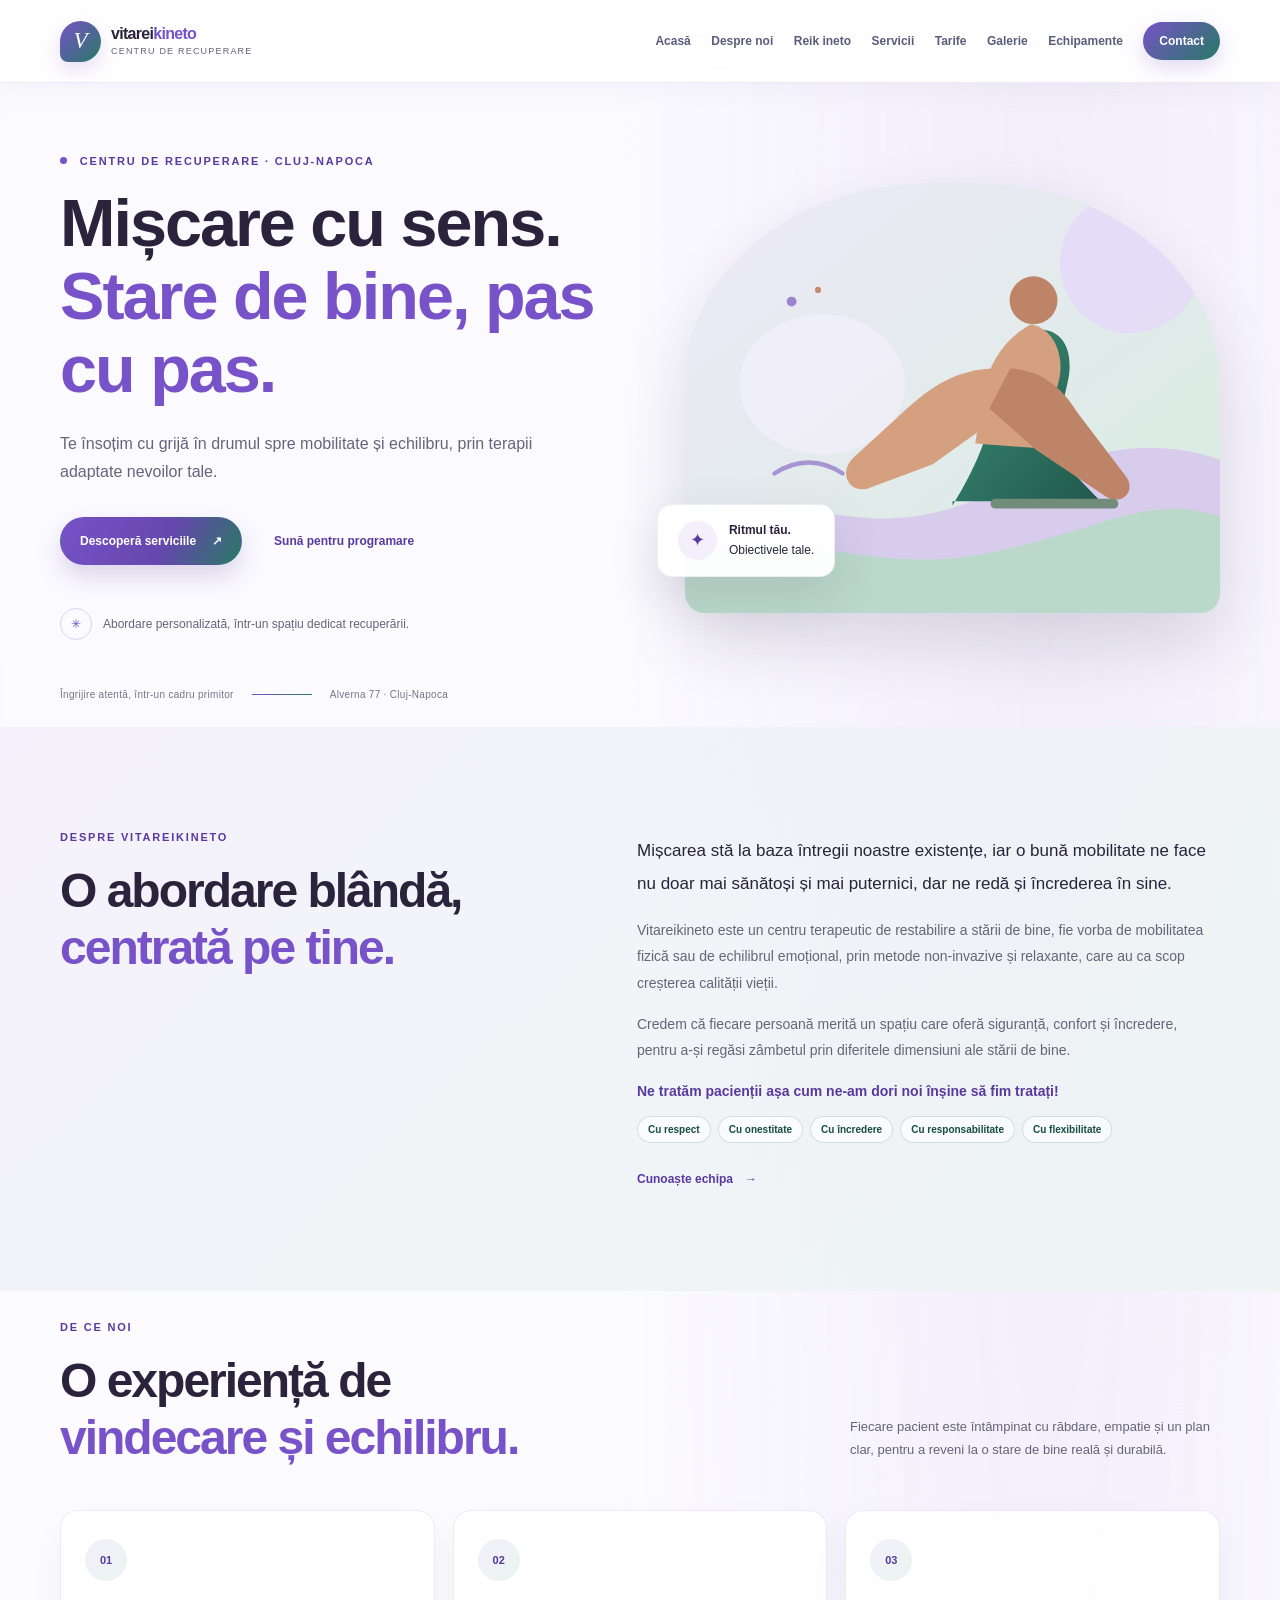
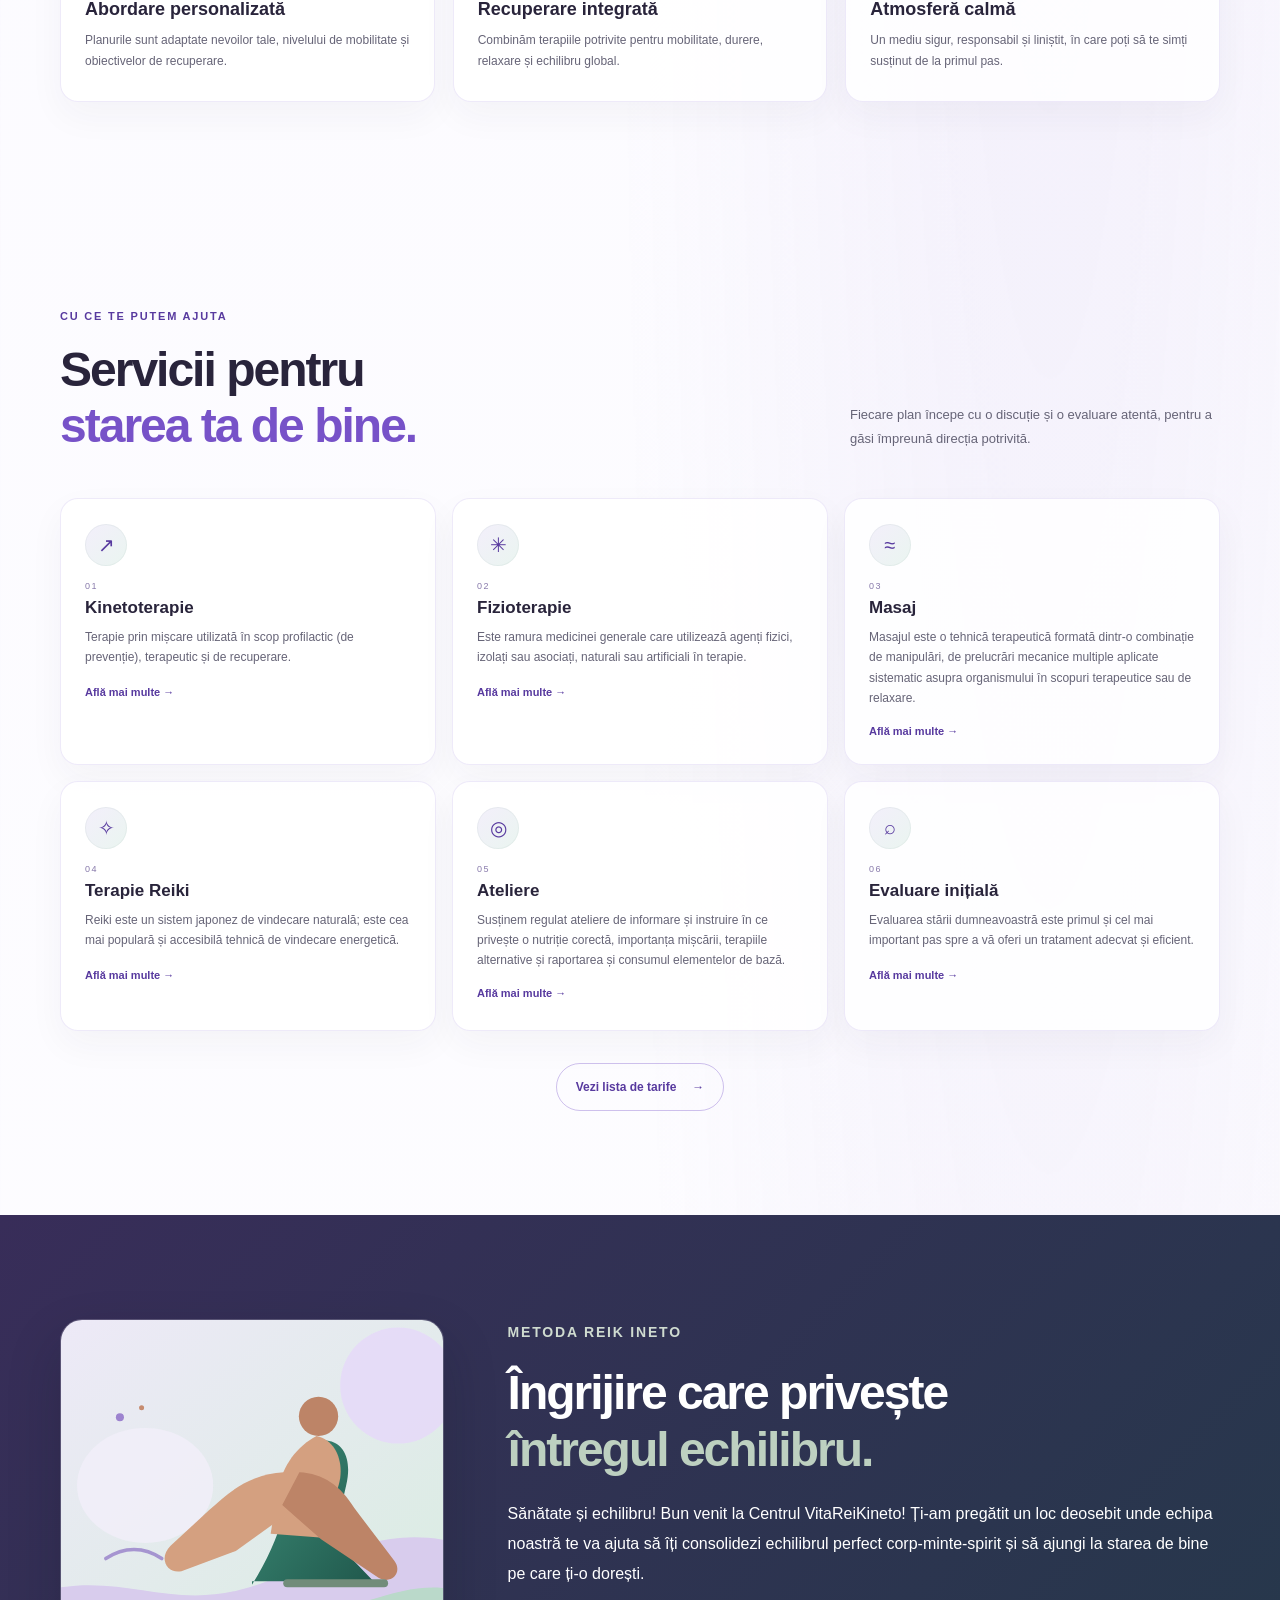
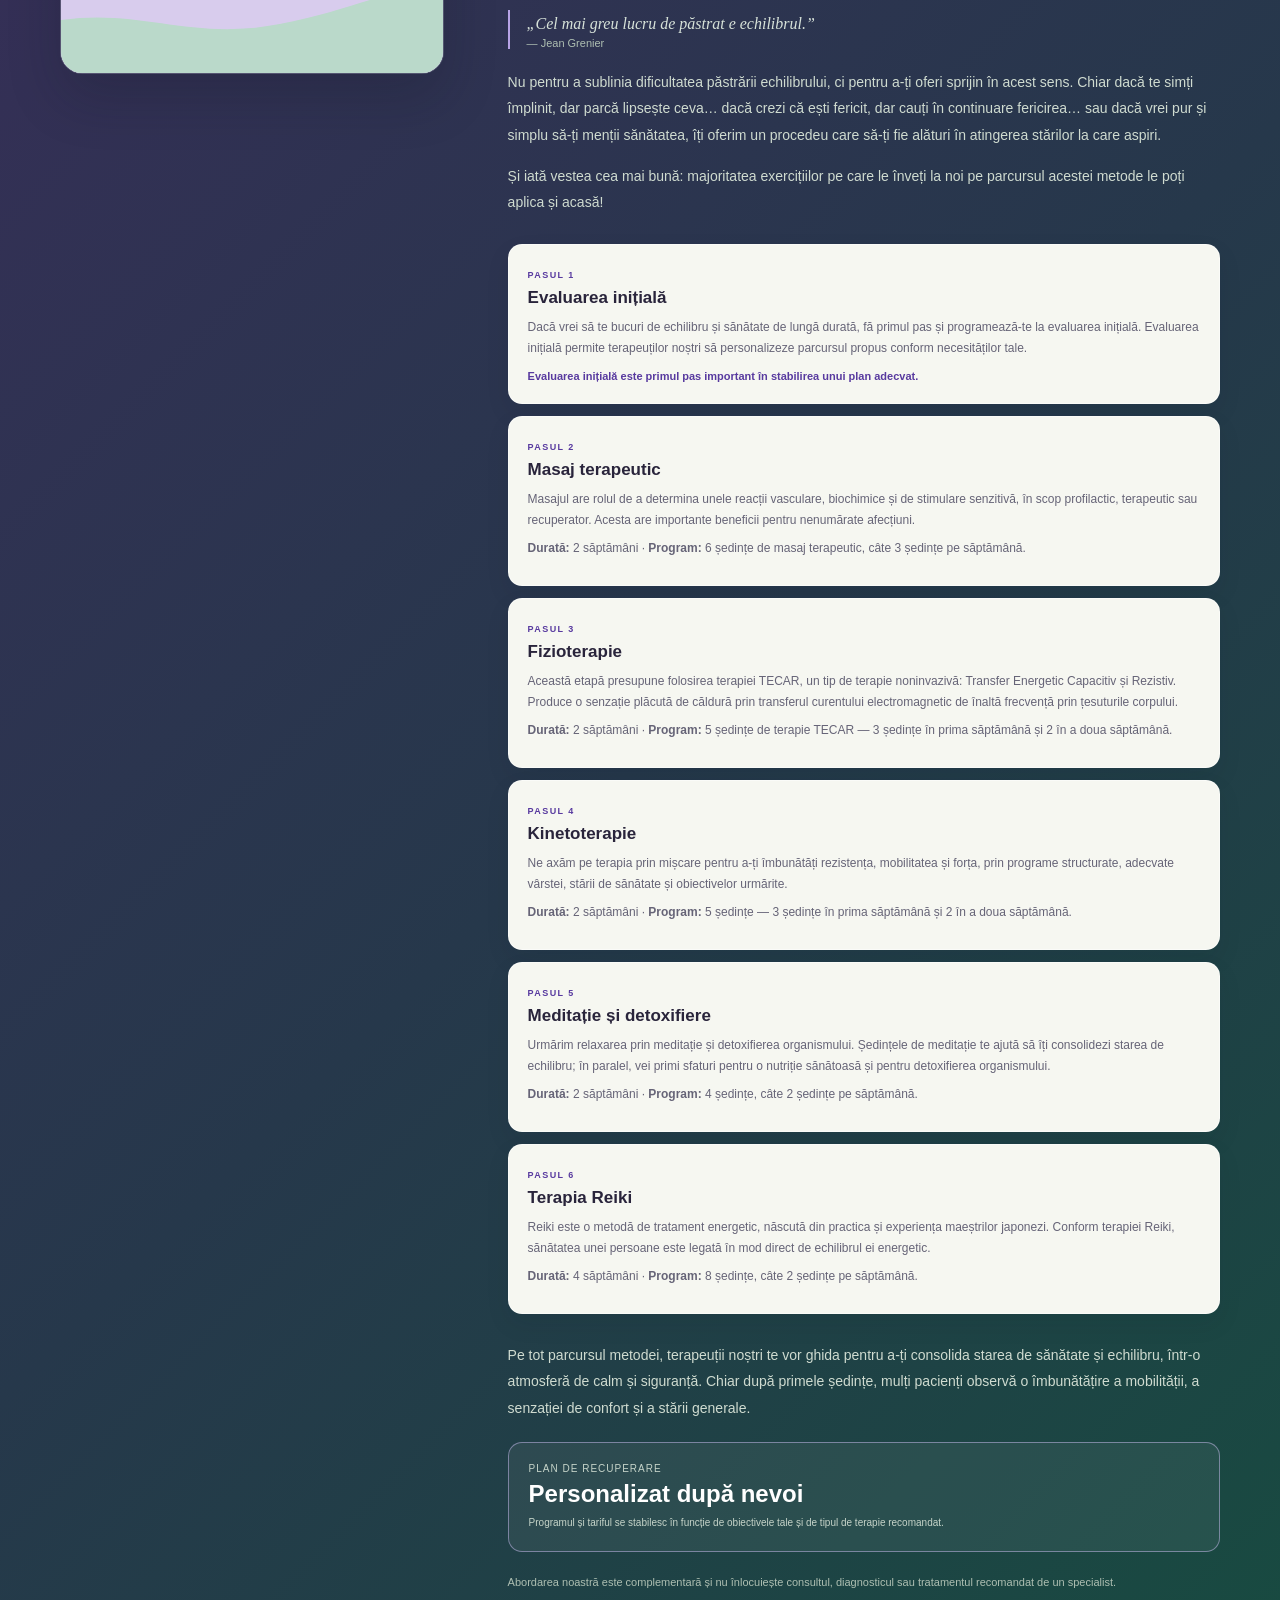
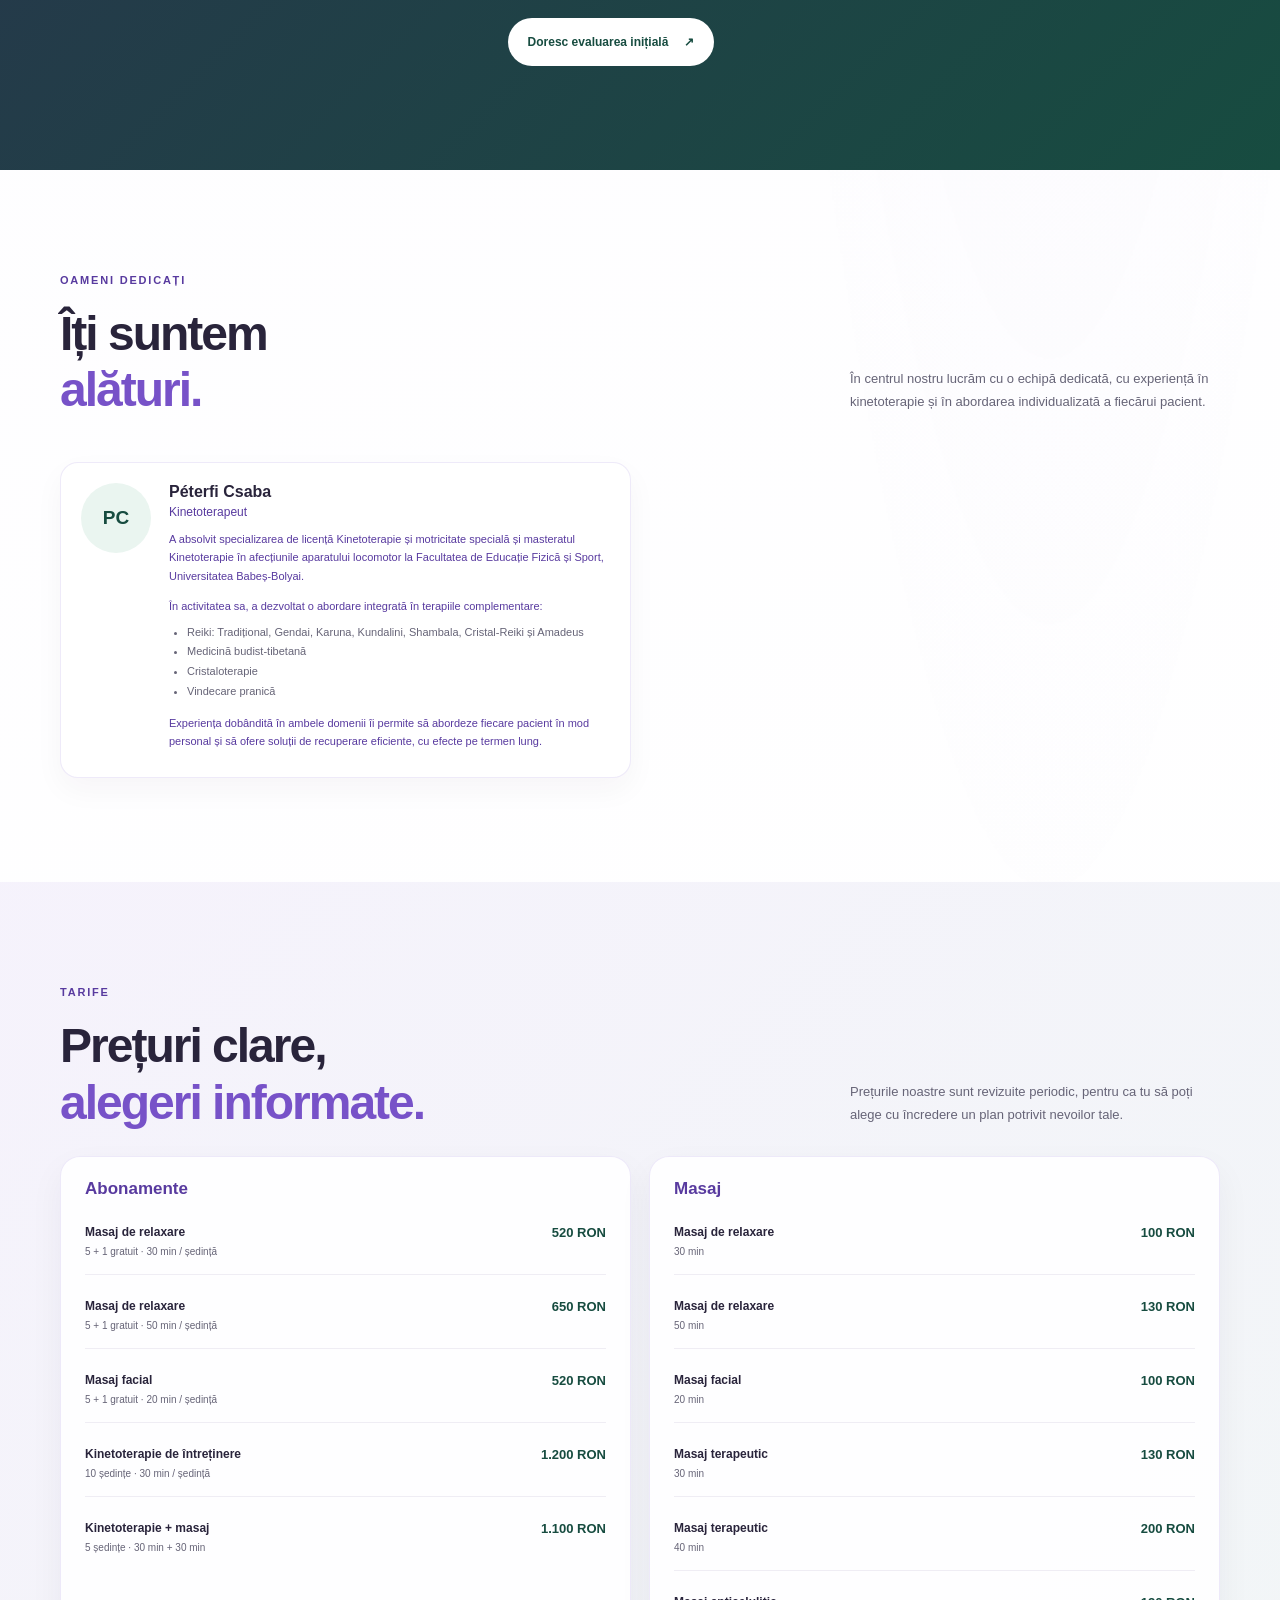
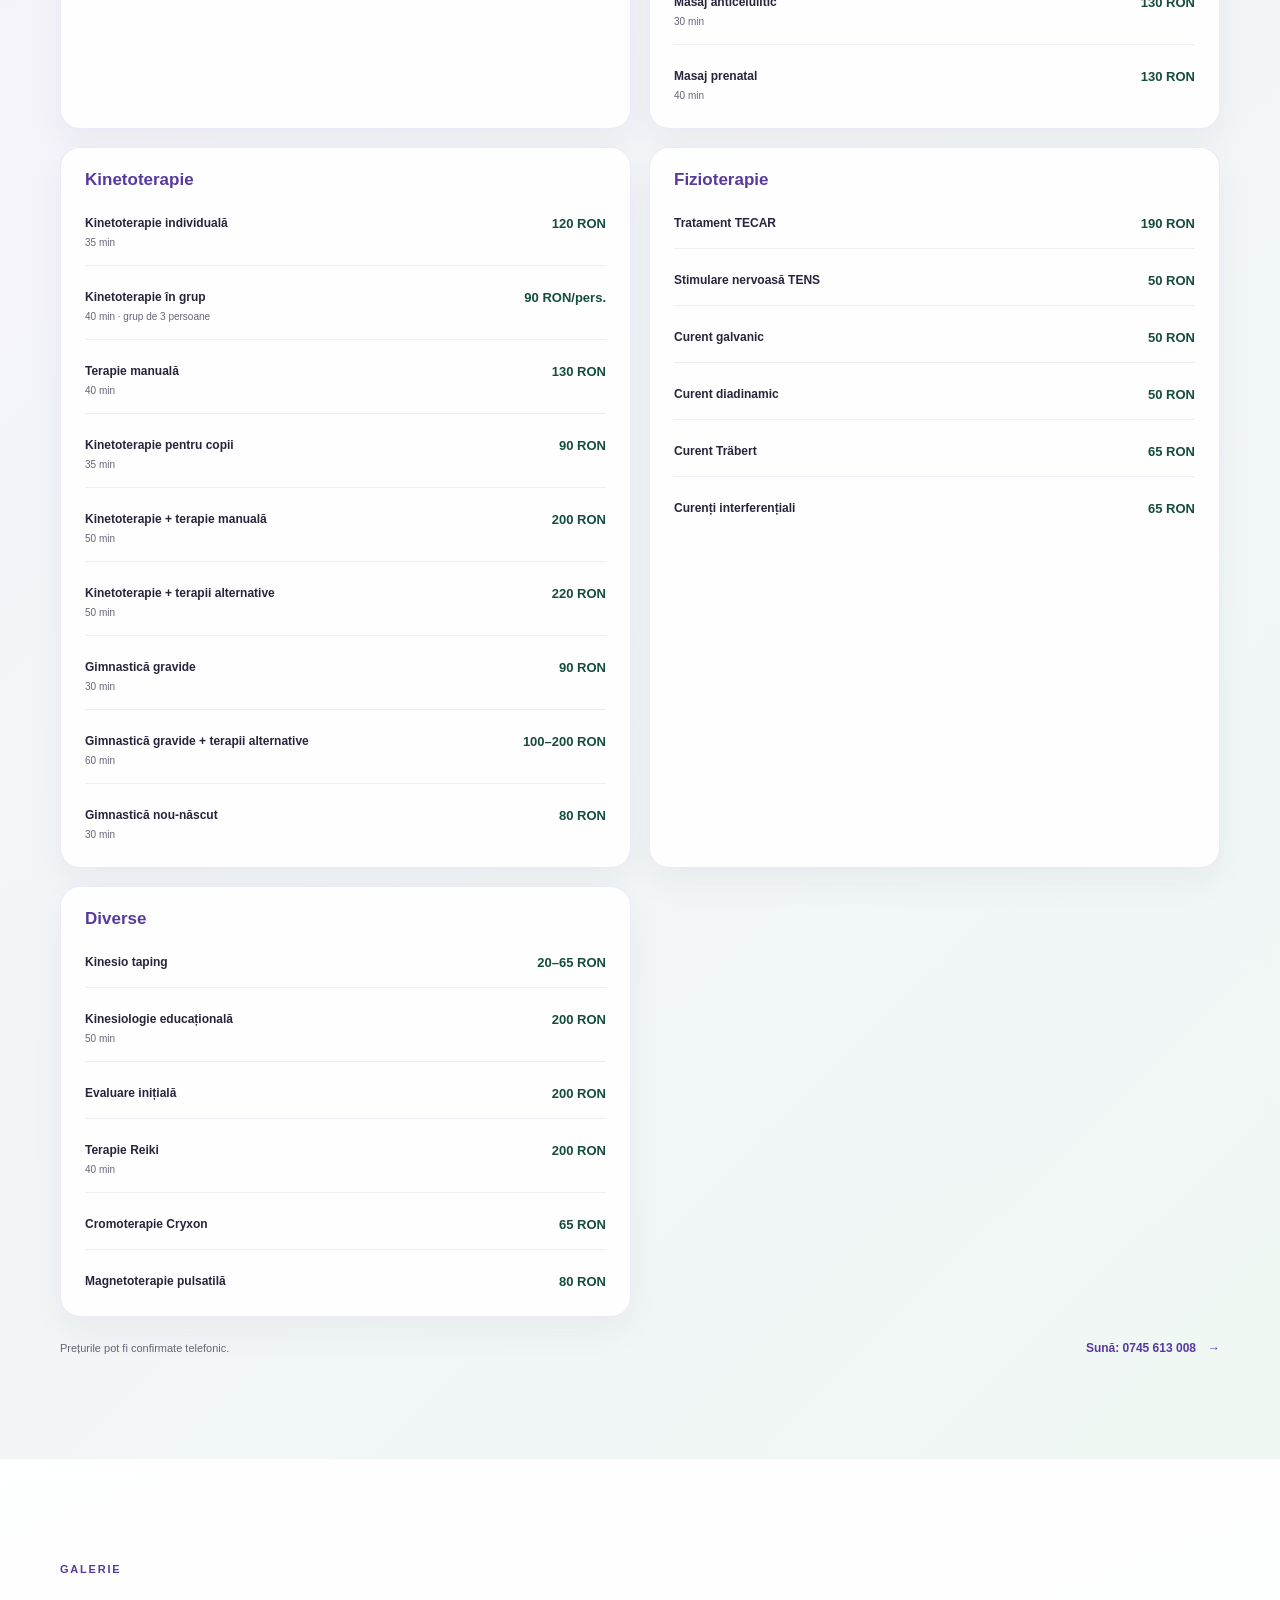
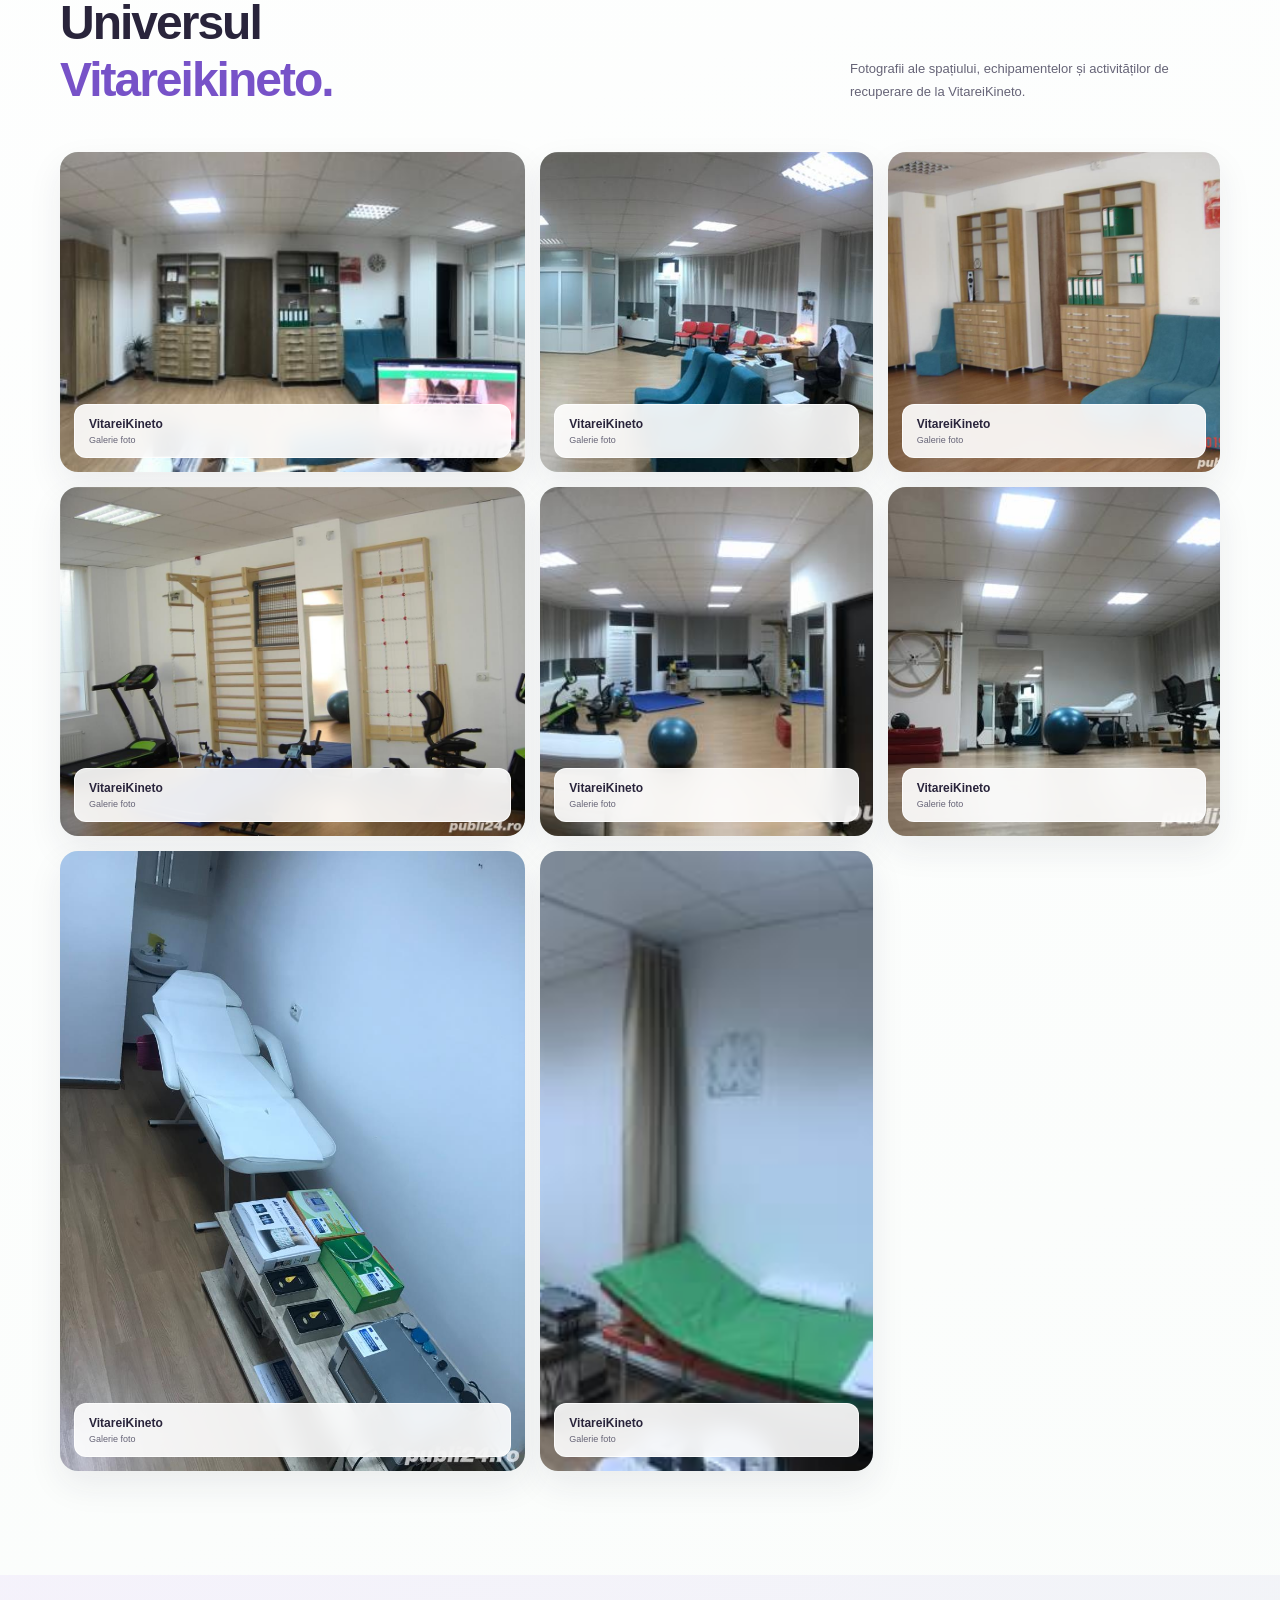
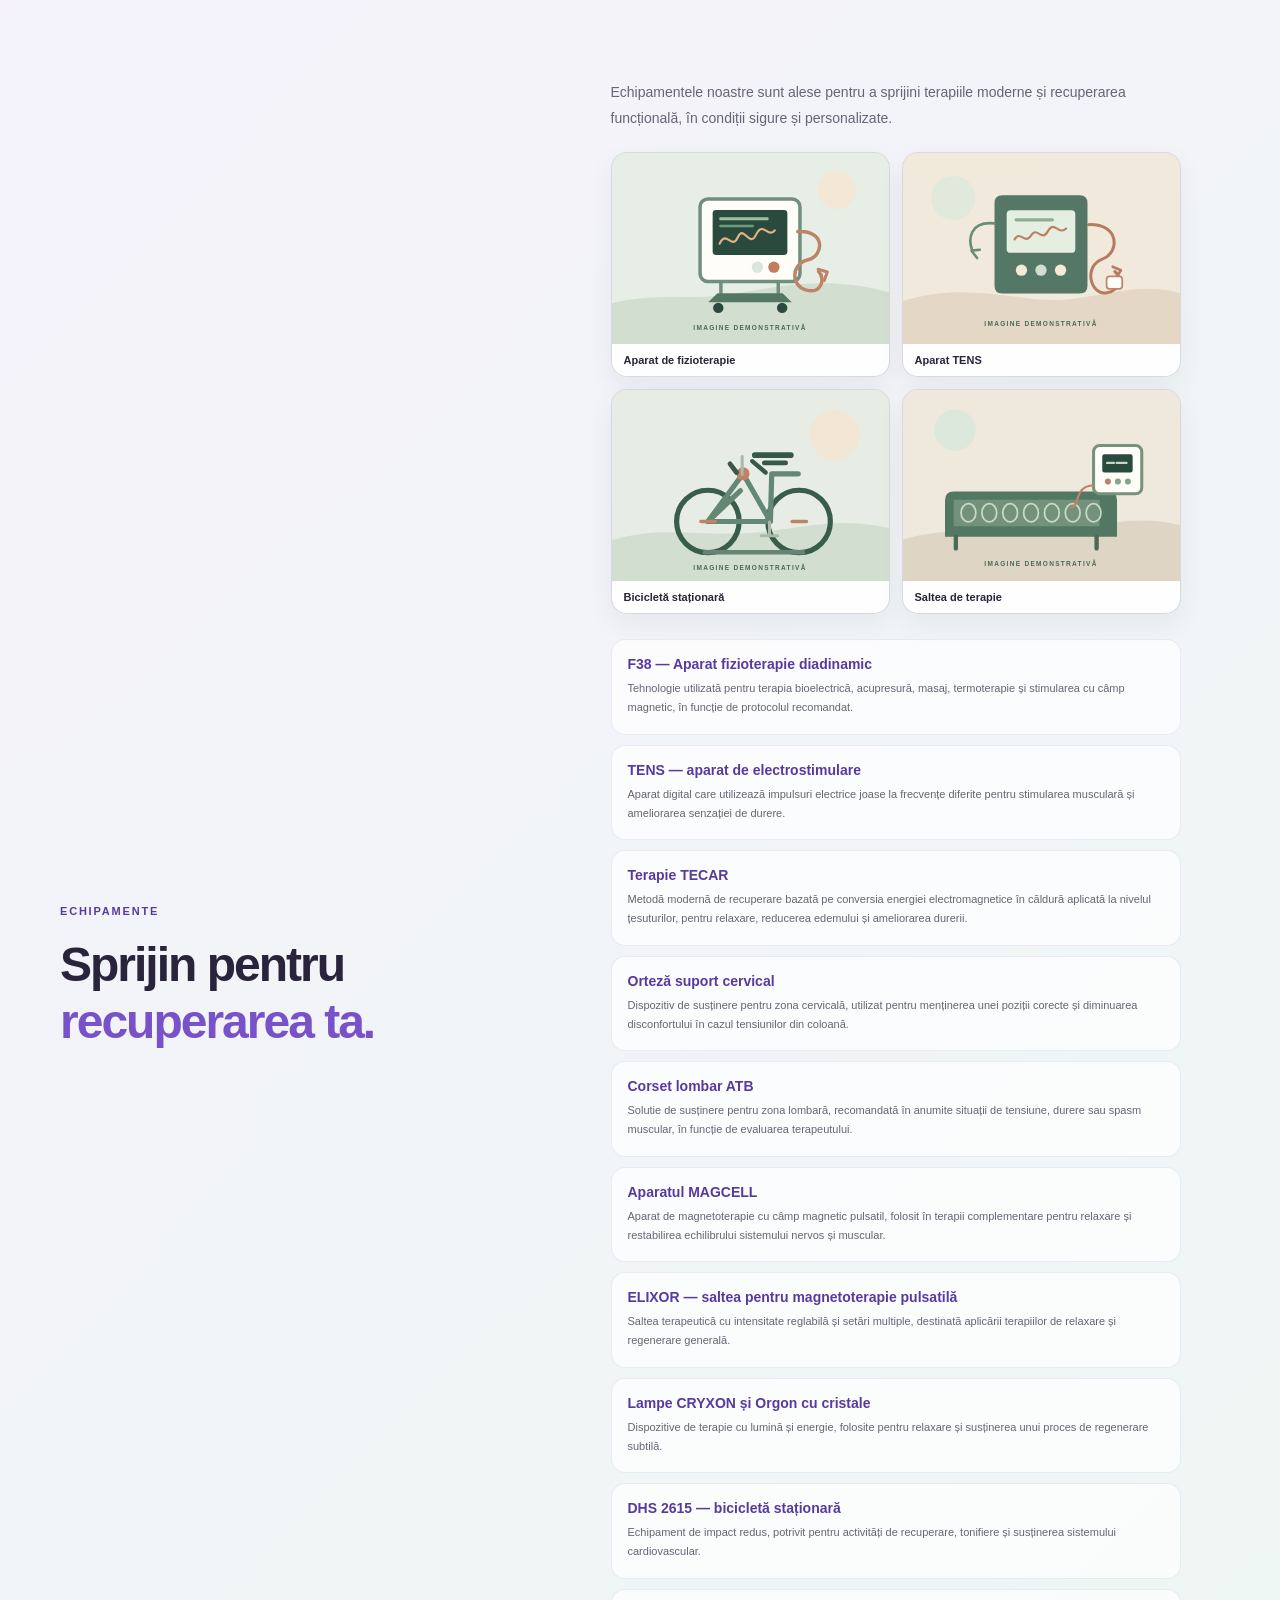
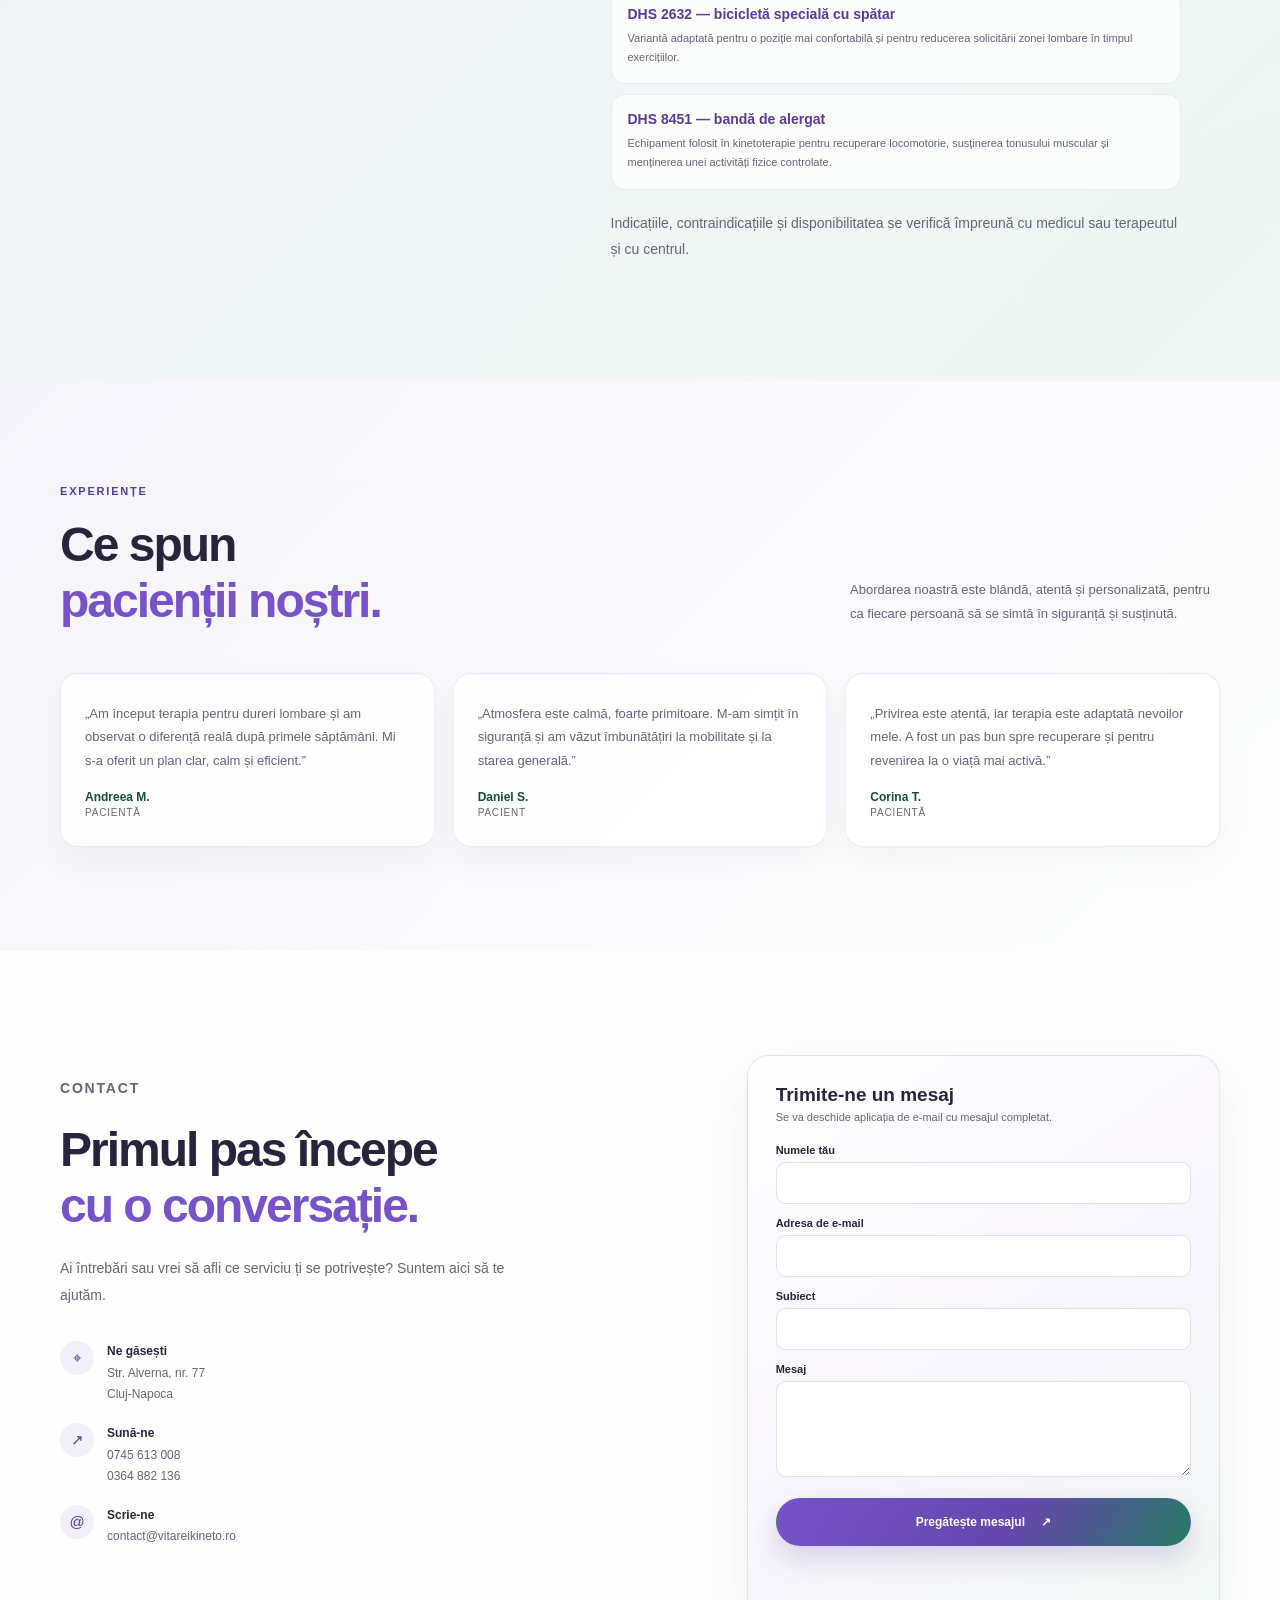
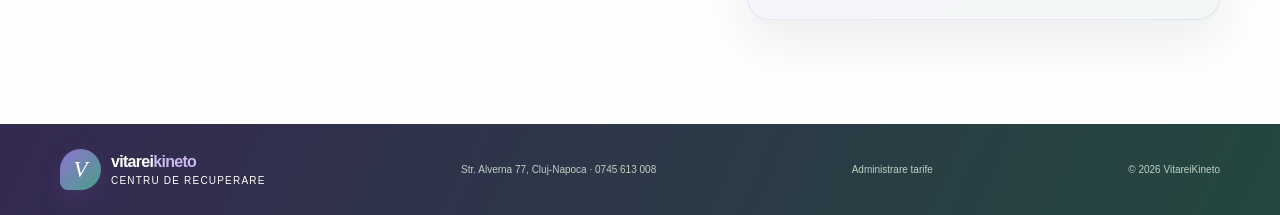
==== index.html @ f24ebfab "Publish VitareiKineto website Co-authored-by: Copilot <223556219+Copilot@users.noreply.github.com>" ====
<!doctype html>
<html lang="ro">
<head>
  <meta charset="utf-8">
  <meta name="viewport" content="width=device-width, initial-scale=1">
  <meta name="description" content="VitareiKineto — centru de recuperare medicală în Cluj-Napoca. Kinetoterapie, fizioterapie, masaj și terapii complementare.">
  <meta name="theme-color" content="#fbfaff">
  <title>VitareiKineto — Centru de recuperare medicală</title>
  <link rel="stylesheet" href="styles.css">
  <script src="data.js" defer></script>
  <script src="app.js" defer></script>
</head>
<body>
  <a class="skip-link" href="#continut">Sari la conținut</a>
  <header class="site-header">
    <div class="container header-inner">
      <a class="brand" href="#acasa" aria-label="VitareiKineto, pagina principală">
        <span class="brand-mark" aria-hidden="true">V</span>
        <span class="brand-name">vitarei<span>kineto</span><small>centru de recuperare</small></span>
      </a>
      <button class="menu-toggle" type="button" aria-expanded="false" aria-controls="main-nav">Meniu</button>
      <nav class="main-nav" id="main-nav" aria-label="Navigare principală">
        <a href="#acasa">Acasă</a>
        <a href="#despre">Despre noi</a>
        <a href="#metoda">Reik ineto</a>
        <a href="#servicii">Servicii</a>
        <a href="#tarife">Tarife</a>
        <a href="#galerie">Galerie</a>
        <a href="#echipamente">Echipamente</a>
        <a class="nav-contact" href="#contact">Contact</a>
      </nav>
    </div>
  </header>

  <main id="continut">
    <section class="hero section" id="acasa">
      <div class="container hero-grid">
        <div class="hero-copy">
          <p class="eyebrow"><span class="eyebrow-dot"></span> Centru de recuperare · Cluj-Napoca</p>
          <h1>Mișcare cu sens.<br><span>Stare de bine, pas cu pas.</span></h1>
          <p class="hero-lead">Te însoțim cu grijă în drumul spre mobilitate și echilibru, prin terapii adaptate nevoilor tale.</p>
          <div class="button-row">
            <a class="button button-primary" href="#servicii">Descoperă serviciile <span aria-hidden="true">↗</span></a>
            <a class="button button-quiet" href="tel:+40745613008">Sună pentru programare</a>
          </div>
          <div class="hero-note"><span class="note-icon" aria-hidden="true">✳</span><span>Abordare personalizată, într-un spațiu dedicat recuperării.</span></div>
        </div>
        <div class="hero-visual">
          <img src="images/placeholder.svg?v=2" alt="Ilustrație abstractă despre mișcare și recuperare">
          <div class="visual-caption"><span class="caption-icon" aria-hidden="true">✦</span><span><strong>Ritmul tău.</strong><br>Obiectivele tale.</span></div>
        </div>
      </div>
      <div class="container hero-bottom">
        <span>Îngrijire atentă, într-un cadru primitor</span><span class="hero-line"></span><span>Alverna 77 · Cluj-Napoca</span>
      </div>
    </section>

    <section class="intro section section-soft" id="despre">
      <div class="container intro-grid">
        <div>
          <p class="eyebrow">Despre VitareiKineto</p>
          <h2>O abordare blândă,<br><span>centrată pe tine.</span></h2>
        </div>
        <div class="intro-copy">
          <p>Mișcarea stă la baza întregii noastre existențe, iar o bună mobilitate ne face nu doar mai sănătoși și mai puternici, dar ne redă și încrederea în sine.</p>
          <p>Vitareikineto este un centru terapeutic de restabilire a stării de bine, fie vorba de mobilitatea fizică sau de echilibrul emoțional, prin metode non-invazive și relaxante, care au ca scop creșterea calității vieții.</p>
          <p>Credem că fiecare persoană merită un spațiu care oferă siguranță, confort și încredere, pentru a-și regăsi zâmbetul prin diferitele dimensiuni ale stării de bine.</p>
          <p class="about-promise">Ne tratăm pacienții așa cum ne-am dori noi înșine să fim tratați!</p>
          <div class="values-list" aria-label="Valorile centrului"><span>Cu respect</span><span>Cu onestitate</span><span>Cu încredere</span><span>Cu responsabilitate</span><span>Cu flexibilitate</span></div>
          <a class="text-link" href="#echipa">Cunoaște echipa <span aria-hidden="true">→</span></a>
        </div>
      </div>
    </section>

    <section class="trust section" aria-labelledby="trust-title">
      <div class="container">
        <div class="section-heading">
          <div>
            <p class="eyebrow">De ce noi</p>
            <h2 id="trust-title">O experiență de<br><span>vindecare și echilibru.</span></h2>
          </div>
          <p>Fiecare pacient este întâmpinat cu răbdare, empatie și un plan clar, pentru a reveni la o stare de bine reală și durabilă.</p>
        </div>
        <div class="trust-grid">
          <article class="trust-card">
            <span class="trust-badge">01</span>
            <h3>Abordare personalizată</h3>
            <p>Planurile sunt adaptate nevoilor tale, nivelului de mobilitate și obiectivelor de recuperare.</p>
          </article>
          <article class="trust-card">
            <span class="trust-badge">02</span>
            <h3>Recuperare integrată</h3>
            <p>Combinăm terapiile potrivite pentru mobilitate, durere, relaxare și echilibru global.</p>
          </article>
          <article class="trust-card">
            <span class="trust-badge">03</span>
            <h3>Atmosferă calmă</h3>
            <p>Un mediu sigur, responsabil și liniștit, în care poți să te simți susținut de la primul pas.</p>
          </article>
        </div>
      </div>
    </section>

    <section class="services section" id="servicii">
      <div class="container">
        <div class="section-heading">
          <div><p class="eyebrow">Cu ce te putem ajuta</p><h2>Servicii pentru<br><span>starea ta de bine.</span></h2></div>
          <p>Fiecare plan începe cu o discuție și o evaluare atentă, pentru a găsi împreună direcția potrivită.</p>
        </div>
        <div class="service-grid" id="service-grid"></div>
        <div class="center-action"><a class="button button-outline" href="#tarife">Vezi lista de tarife <span aria-hidden="true">→</span></a></div>
      </div>
    </section>

    <div class="service-modal" id="service-modal" hidden>
      <div class="service-modal-backdrop" data-close="true" aria-hidden="true"></div>
      <div class="service-modal-dialog" role="dialog" aria-modal="true" aria-labelledby="service-modal-title">
        <button class="service-modal-close" type="button" aria-label="Închide">×</button>
        <div id="service-modal-content"></div>
      </div>
    </div>

    <section class="method section section-dark" id="metoda">
      <div class="container method-grid">
        <div class="method-art"><img src="images/placeholder.svg?v=2" alt="Ilustrație abstractă despre echilibru și relaxare" loading="lazy"></div>
        <div class="method-copy">
          <p class="eyebrow eyebrow-light">Metoda Reik ineto</p>
          <h2>Îngrijire care privește<br><span>întregul echilibru.</span></h2>
          <p class="method-intro">Sănătate și echilibru! Bun venit la Centrul VitaReiKineto! Ți-am pregătit un loc deosebit unde echipa noastră te va ajuta să îți consolidezi echilibrul perfect corp-minte-spirit și să ajungi la starea de bine pe care ți-o dorești.</p>
          <blockquote class="method-quote">„Cel mai greu lucru de păstrat e echilibrul.” <cite>— Jean Grenier</cite></blockquote>
          <p>Nu pentru a sublinia dificultatea păstrării echilibrului, ci pentru a-ți oferi sprijin în acest sens. Chiar dacă te simți împlinit, dar parcă lipsește ceva… dacă crezi că ești fericit, dar cauți în continuare fericirea… sau dacă vrei pur și simplu să-ți menții sănătatea, îți oferim un procedeu care să-ți fie alături în atingerea stărilor la care aspiri.</p>
          <p>Și iată vestea cea mai bună: majoritatea exercițiilor pe care le înveți la noi pe parcursul acestei metode le poți aplica și acasă!</p>
          <div class="method-steps">
            <article class="method-step"><span>Pasul 1</span><h3>Evaluarea inițială</h3><p>Dacă vrei să te bucuri de echilibru și sănătate de lungă durată, fă primul pas și programează-te la evaluarea inițială. Evaluarea inițială permite terapeuților noștri să personalizeze parcursul propus conform necesităților tale.</p><strong>Evaluarea inițială este primul pas important în stabilirea unui plan adecvat.</strong></article>
            <article class="method-step"><span>Pasul 2</span><h3>Masaj terapeutic</h3><p>Masajul are rolul de a determina unele reacții vasculare, biochimice și de stimulare senzitivă, în scop profilactic, terapeutic sau recuperator. Acesta are importante beneficii pentru nenumărate afecțiuni.</p><p><strong>Durată:</strong> 2 săptămâni · <strong>Program:</strong> 6 ședințe de masaj terapeutic, câte 3 ședințe pe săptămână.</p></article>
            <article class="method-step"><span>Pasul 3</span><h3>Fizioterapie</h3><p>Această etapă presupune folosirea terapiei TECAR, un tip de terapie noninvazivă: Transfer Energetic Capacitiv și Rezistiv. Produce o senzație plăcută de căldură prin transferul curentului electromagnetic de înaltă frecvență prin țesuturile corpului.</p><p><strong>Durată:</strong> 2 săptămâni · <strong>Program:</strong> 5 ședințe de terapie TECAR — 3 ședințe în prima săptămână și 2 în a doua săptămână.</p></article>
            <article class="method-step"><span>Pasul 4</span><h3>Kinetoterapie</h3><p>Ne axăm pe terapia prin mișcare pentru a-ți îmbunătăți rezistența, mobilitatea și forța, prin programe structurate, adecvate vârstei, stării de sănătate și obiectivelor urmărite.</p><p><strong>Durată:</strong> 2 săptămâni · <strong>Program:</strong> 5 ședințe — 3 ședințe în prima săptămână și 2 în a doua săptămână.</p></article>
            <article class="method-step"><span>Pasul 5</span><h3>Meditație și detoxifiere</h3><p>Urmărim relaxarea prin meditație și detoxifierea organismului. Ședințele de meditație te ajută să îți consolidezi starea de echilibru; în paralel, vei primi sfaturi pentru o nutriție sănătoasă și pentru detoxifierea organismului.</p><p><strong>Durată:</strong> 2 săptămâni · <strong>Program:</strong> 4 ședințe, câte 2 ședințe pe săptămână.</p></article>
            <article class="method-step"><span>Pasul 6</span><h3>Terapia Reiki</h3><p>Reiki este o metodă de tratament energetic, născută din practica și experiența maeștrilor japonezi. Conform terapiei Reiki, sănătatea unei persoane este legată în mod direct de echilibrul ei energetic.</p><p><strong>Durată:</strong> 4 săptămâni · <strong>Program:</strong> 8 ședințe, câte 2 ședințe pe săptămână.</p></article>
          </div>
          <p>Pe tot parcursul metodei, terapeuții noștri te vor ghida pentru a-ți consolida starea de sănătate și echilibru, într-o atmosferă de calm și siguranță. Chiar după primele ședințe, mulți pacienți observă o îmbunătățire a mobilității, a senzației de confort și a stării generale.</p>
          <div class="method-price"><span>Plan de recuperare</span><strong>Personalizat după nevoi</strong><small>Programul și tariful se stabilesc în funcție de obiectivele tale și de tipul de terapie recomandat.</small></div>
          <p class="small-note">Abordarea noastră este complementară și nu înlocuiește consultul, diagnosticul sau tratamentul recomandat de un specialist.</p>
          <a class="button button-light" href="#contact">Doresc evaluarea inițială <span aria-hidden="true">↗</span></a>
        </div>
      </div>
    </section>

    <section class="team section" id="echipa">
      <div class="container">
        <div class="section-heading">
          <div><p class="eyebrow">Oameni dedicați</p><h2>Îți suntem<br><span>alături.</span></h2></div>
          <p>În centrul nostru lucrăm cu o echipă dedicată, cu experiență în kinetoterapie și în abordarea individualizată a fiecărui pacient.</p>
        </div>
        <div class="team-grid">
          <article class="team-card"><div class="team-avatar avatar-one" aria-hidden="true">PC</div><div><h3>Péterfi Csaba</h3><p>Kinetoterapeut</p><div class="team-bio"><p>A absolvit specializarea de licență Kinetoterapie și motricitate specială și masteratul Kinetoterapie în afecțiunile aparatului locomotor la Facultatea de Educație Fizică și Sport, Universitatea Babeș-Bolyai.</p><p>În activitatea sa, a dezvoltat o abordare integrată în terapiile complementare:</p><ul><li>Reiki: Tradițional, Gendai, Karuna, Kundalini, Shambala, Cristal-Reiki și Amadeus</li><li>Medicină budist-tibetană</li><li>Cristaloterapie</li><li>Vindecare pranică</li></ul><p>Experiența dobândită în ambele domenii îi permite să abordeze fiecare pacient în mod personal și să ofere soluții de recuperare eficiente, cu efecte pe termen lung.</p></div></div></article>
        </div>
      </div>
    </section>

    <section class="pricing section section-soft" id="tarife">
      <div class="container">
        <div class="section-heading pricing-heading">
          <div><p class="eyebrow">Tarife</p><h2>Prețuri clare,<br><span>alegeri informate.</span></h2></div>
          <p>Prețurile noastre sunt revizuite periodic, pentru ca tu să poți alege cu încredere un plan potrivit nevoilor tale.</p>
        </div>
        <div id="pricing-list" class="pricing-list" aria-live="polite"></div>
        <div class="pricing-footer"><span>Prețurile pot fi confirmate telefonic.</span><a class="text-link" href="tel:+40745613008">Sună: 0745 613 008 <span aria-hidden="true">→</span></a></div>
      </div>
    </section>

    <section class="gallery section" id="galerie">
      <div class="container">
        <div class="section-heading">
          <div><p class="eyebrow">Galerie</p><h2>Universul<br><span>Vitareikineto.</span></h2></div>
          <p>Fotografii ale spațiului, echipamentelor și activităților de recuperare de la VitareiKineto.</p>
        </div>
        <div class="gallery-grid">
          <figure class="gallery-item gallery-large"><img src="images/gallery-01.jpg" alt="Fotografie 1 din galeria centrului VitareiKineto" loading="lazy"><figcaption>VitareiKineto <small>Galerie foto</small></figcaption></figure>
          <figure class="gallery-item"><img src="images/gallery-02.jpg" alt="Fotografie 2 din galeria centrului VitareiKineto" loading="lazy"><figcaption>VitareiKineto <small>Galerie foto</small></figcaption></figure>
          <figure class="gallery-item"><img src="images/gallery-03.jpg" alt="Fotografie 3 din galeria centrului VitareiKineto" loading="lazy"><figcaption>VitareiKineto <small>Galerie foto</small></figcaption></figure>
          <figure class="gallery-item"><img src="images/gallery-04.jpg" alt="Fotografie 4 din galeria centrului VitareiKineto" loading="lazy"><figcaption>VitareiKineto <small>Galerie foto</small></figcaption></figure>
          <figure class="gallery-item"><img src="images/gallery-05.jpg" alt="Fotografie 5 din galeria centrului VitareiKineto" loading="lazy"><figcaption>VitareiKineto <small>Galerie foto</small></figcaption></figure>
          <figure class="gallery-item"><img src="images/gallery-06.jpg" alt="Fotografie 6 din galeria centrului VitareiKineto" loading="lazy"><figcaption>VitareiKineto <small>Galerie foto</small></figcaption></figure>
          <figure class="gallery-item"><img src="images/gallery-07.jpg" alt="Fotografie 7 din galeria centrului VitareiKineto" loading="lazy"><figcaption>VitareiKineto <small>Galerie foto</small></figcaption></figure>
          <figure class="gallery-item"><img src="images/gallery-08.jpg" alt="Fotografie 8 din galeria centrului VitareiKineto" loading="lazy"><figcaption>VitareiKineto <small>Galerie foto</small></figcaption></figure>
        </div>
      </div>
    </section>

    <section class="equipment section section-soft" id="echipamente">
      <div class="container equipment-grid">
        <div><p class="eyebrow">Echipamente</p><h2>Sprijin pentru<br><span>recuperarea ta.</span></h2></div>
        <div class="equipment-copy">
        <p>Echipamentele noastre sunt alese pentru a sprijini terapiile moderne și recuperarea funcțională, în condiții sigure și personalizate.</p>
        <div class="equipment-photo-grid" aria-label="Echipamentele centrului">
          <figure class="equipment-photo"><img src="images/equipment-tecar.svg" alt="Aparat de fizioterapie TECAR" loading="lazy"><figcaption>Aparat de fizioterapie</figcaption></figure>
          <figure class="equipment-photo"><img src="images/equipment-tens.svg" alt="Aparat digital TENS" loading="lazy"><figcaption>Aparat TENS</figcaption></figure>
          <figure class="equipment-photo"><img src="images/equipment-bike.svg" alt="Bicicletă staționară pentru recuperare" loading="lazy"><figcaption>Bicicletă staționară</figcaption></figure>
          <figure class="equipment-photo"><img src="images/equipment-mat.svg" alt="Saltea de terapie pentru magnetoterapie" loading="lazy"><figcaption>Saltea de terapie</figcaption></figure>
        </div>
        <div class="equipment-list">
          <article class="equipment-item"><h3>F38 — Aparat fizioterapie diadinamic</h3><p>Tehnologie utilizată pentru terapia bioelectrică, acupresură, masaj, termoterapie și stimularea cu câmp magnetic, în funcție de protocolul recomandat.</p></article>
          <article class="equipment-item"><h3>TENS — aparat de electrostimulare</h3><p>Aparat digital care utilizează impulsuri electrice joase la frecvențe diferite pentru stimularea musculară și ameliorarea senzației de durere.</p></article>
          <article class="equipment-item"><h3>Terapie TECAR</h3><p>Metodă modernă de recuperare bazată pe conversia energiei electromagnetice în căldură aplicată la nivelul țesuturilor, pentru relaxare, reducerea edemului și ameliorarea durerii.</p></article>
          <article class="equipment-item"><h3>Orteză suport cervical</h3><p>Dispozitiv de susținere pentru zona cervicală, utilizat pentru menținerea unei poziții corecte și diminuarea disconfortului în cazul tensiunilor din coloană.</p></article>
          <article class="equipment-item"><h3>Corset lombar ATB</h3><p>Solutie de susținere pentru zona lombară, recomandată în anumite situații de tensiune, durere sau spasm muscular, în funcție de evaluarea terapeutului.</p></article>
          <article class="equipment-item"><h3>Aparatul MAGCELL</h3><p>Aparat de magnetoterapie cu câmp magnetic pulsatil, folosit în terapii complementare pentru relaxare și restabilirea echilibrului sistemului nervos și muscular.</p></article>
          <article class="equipment-item"><h3>ELIXOR — saltea pentru magnetoterapie pulsatilă</h3><p>Saltea terapeutică cu intensitate reglabilă și setări multiple, destinată aplicării terapiilor de relaxare și regenerare generală.</p></article>
          <article class="equipment-item"><h3>Lampe CRYXON și Orgon cu cristale</h3><p>Dispozitive de terapie cu lumină și energie, folosite pentru relaxare și susținerea unui proces de regenerare subtilă.</p></article>
          <article class="equipment-item"><h3>DHS 2615 — bicicletă staționară</h3><p>Echipament de impact redus, potrivit pentru activități de recuperare, tonifiere și susținerea sistemului cardiovascular.</p></article>
          <article class="equipment-item"><h3>DHS 2632 — bicicletă specială cu spătar</h3><p>Variantă adaptată pentru o poziție mai confortabilă și pentru reducerea solicitării zonei lombare în timpul exercițiilor.</p></article>
          <article class="equipment-item"><h3>DHS 8451 — bandă de alergat</h3><p>Echipament folosit în kinetoterapie pentru recuperare locomotorie, susținerea tonusului muscular și menținerea unei activități fizice controlate.</p></article>
        </div>
        <p class="small-note">Indicațiile, contraindicațiile și disponibilitatea se verifică împreună cu medicul sau terapeutul și cu centrul.</p></div>
      </div>
    </section>

    <section class="testimonials section" aria-labelledby="testimonials-title">
      <div class="container">
        <div class="section-heading">
          <div>
            <p class="eyebrow">Experiențe</p>
            <h2 id="testimonials-title">Ce spun<br><span>pacienții noștri.</span></h2>
          </div>
          <p>Abordarea noastră este blândă, atentă și personalizată, pentru ca fiecare persoană să se simtă în siguranță și susținută.</p>
        </div>
        <div class="testimonial-grid">
          <article class="testimonial-card">
            <p>„Am început terapia pentru dureri lombare și am observat o diferență reală după primele săptămâni. Mi s-a oferit un plan clar, calm și eficient.”</p>
            <div class="testimonial-meta"><strong>Andreea M.</strong><span>Pacientă</span></div>
          </article>
          <article class="testimonial-card">
            <p>„Atmosfera este calmă, foarte primitoare. M-am simțit în siguranță și am văzut îmbunătățiri la mobilitate și la starea generală.”</p>
            <div class="testimonial-meta"><strong>Daniel S.</strong><span>Pacient</span></div>
          </article>
          <article class="testimonial-card">
            <p>„Privirea este atentă, iar terapia este adaptată nevoilor mele. A fost un pas bun spre recuperare și pentru revenirea la o viață mai activă.”</p>
            <div class="testimonial-meta"><strong>Corina T.</strong><span>Pacientă</span></div>
          </article>
        </div>
      </div>
    </section>

    <section class="contact section" id="contact">
      <div class="container contact-grid">
        <div class="contact-copy"><p class="eyebrow">Contact</p><h2>Primul pas începe<br><span>cu o conversație.</span></h2><p>Ai întrebări sau vrei să afli ce serviciu ți se potrivește? Suntem aici să te ajutăm.</p>
          <div class="contact-details">
            <div><span class="detail-icon" aria-hidden="true">⌖</span><p><strong>Ne găsești</strong><br><a href="https://maps.google.com/?q=Strada+Alverna+77+Cluj-Napoca" target="_blank" rel="noreferrer">Str. Alverna, nr. 77<br>Cluj-Napoca</a></p></div>
            <div><span class="detail-icon" aria-hidden="true">↗</span><p><strong>Sună-ne</strong><br><a href="tel:+40745613008">0745 613 008</a><br><a href="tel:+40364882136">0364 882 136</a></p></div>
            <div><span class="detail-icon" aria-hidden="true">@</span><p><strong>Scrie-ne</strong><br><a href="mailto:contact@vitareikineto.ro">contact@vitareikineto.ro</a></p></div>
          </div>
        </div>
        <form class="contact-form" id="contact-form">
          <h3>Trimite-ne un mesaj</h3>
          <p>Se va deschide aplicația de e-mail cu mesajul completat.</p>
          <label for="contact-name">Numele tău</label><input id="contact-name" name="name" autocomplete="name" required>
          <label for="contact-email">Adresa de e-mail</label><input id="contact-email" name="email" type="email" autocomplete="email" required>
          <label for="contact-subject">Subiect</label><input id="contact-subject" name="subject" required>
          <label for="contact-message">Mesaj</label><textarea id="contact-message" name="message" rows="4" required></textarea>
          <button class="button button-primary" type="submit">Pregătește mesajul <span aria-hidden="true">↗</span></button>
          <p class="form-status" id="form-status" aria-live="polite"></p>
        </form>
      </div>
    </section>
  </main>

  <footer class="site-footer">
    <div class="container footer-inner"><a class="brand footer-brand" href="#acasa"><span class="brand-mark" aria-hidden="true">V</span><span class="brand-name">vitarei<span>kineto</span><small>centru de recuperare</small></span></a><p>Str. Alverna 77, Cluj-Napoca · <a href="tel:+40745613008">0745 613 008</a></p><a class="footer-admin" href="admin.html">Administrare tarife</a><small>© <span id="year"></span> VitareiKineto</small></div>
  </footer>
</body>
</html>
---- styles.css ----
:root {
  --ink: #29243b;
  --muted: #666477;
  --green: #287a65;
  --green-dark: #174c40;
  --green-light: #eaf5f0;
  --purple: #7752c8;
  --purple-dark: #583a9f;
  --purple-soft: #f3effb;
  --cream: #fbfafc;
  --white: #fff;
  --line: #e8e4ef;
  --rust: #b8795b;
  --shadow: 0 18px 50px rgba(50, 38, 73, .12);
  font-family: "DM Sans", "Segoe UI", sans-serif;
  color: var(--ink);
  background: var(--cream);
  scroll-behavior: smooth;
}

* { box-sizing: border-box; }
body { margin: 0; min-width: 320px; background: radial-gradient(circle at top, #faf7ff 0%, #f5f3fb 35%, #eefaf4 100%); }
img { display: block; max-width: 100%; }
a { color: inherit; }
button, input, textarea { font: inherit; }
.container { width: min(1160px, calc(100% - 48px)); margin-inline: auto; }
.section { padding: 104px 0; scroll-margin-top: 85px; }
.section-soft { background: rgba(237, 241, 233, .9); }
.skip-link { position: absolute; z-index: 20; top: -50px; left: 16px; padding: 12px 18px; background: var(--white); }
.skip-link:focus { top: 12px; }

.site-header { position: sticky; z-index: 10; top: 0; border-bottom: 1px solid rgba(139,92,246,.12); background: rgba(255,255,255,.82); backdrop-filter: blur(14px); }
.header-inner { min-height: 82px; display: flex; align-items: center; justify-content: space-between; gap: 24px; }
.brand { display: inline-flex; align-items: center; gap: 10px; text-decoration: none; flex: 0 0 auto; }
.brand-mark { width: 41px; height: 41px; display: grid; place-items: center; color: var(--white); background: linear-gradient(135deg, var(--purple) 0%, var(--green) 100%); border-radius: 50% 50% 50% 8px; font-family: Georgia, serif; font-size: 23px; font-style: italic; box-shadow: 0 10px 18px rgba(139,92,246,.25); }
.brand-name { font-family: Manrope, sans-serif; font-size: 16px; line-height: 1.05; font-weight: 800; letter-spacing: -.7px; }
.brand-name > span { color: var(--purple); }
.brand-name small { display: block; padding-top: 4px; color: var(--muted); font: 500 9px "DM Sans", sans-serif; letter-spacing: 1.2px; text-transform: uppercase; }
.main-nav { display: flex; align-items: center; gap: clamp(12px, 1.6vw, 23px); }
.main-nav a { color: #595d7a; text-decoration: none; font-size: 12px; font-weight: 600; transition: color .2s; }
.main-nav a:hover, .main-nav a:focus-visible { color: var(--purple); }
.main-nav .nav-contact { padding: 12px 16px; color: var(--white); background: linear-gradient(135deg, var(--purple) 0%, var(--green) 100%); border-radius: 999px; box-shadow: 0 12px 24px rgba(139,92,246,.25); }
.menu-toggle { display: none; }

.hero { padding: 72px 0 27px; overflow: hidden; }
.hero-grid { display: grid; grid-template-columns: 1.02fr .98fr; align-items: center; gap: 68px; }
.eyebrow { margin: 0 0 20px; color: var(--purple-dark); font-size: 11px; font-weight: 700; letter-spacing: 1.8px; text-transform: uppercase; }
.eyebrow-dot { width: 7px; height: 7px; display: inline-block; margin-right: 8px; border-radius: 50%; background: var(--purple); vertical-align: 1px; }
h1, h2, h3, h4, p, figure { margin-top: 0; }
h1, h2 { font-family: Manrope, "Segoe UI", sans-serif; color: var(--ink); letter-spacing: -2px; }
h1 { margin-bottom: 23px; font-size: clamp(42px, 5.2vw, 67px); line-height: 1.1; font-weight: 600; }
h1 span, h2 span { color: var(--purple); }
.hero-lead { max-width: 510px; margin-bottom: 30px; color: var(--muted); font-size: 16px; line-height: 1.8; }
.button-row { display: flex; flex-wrap: wrap; align-items: center; gap: 12px; }
.button { min-height: 48px; display: inline-flex; align-items: center; justify-content: center; gap: 16px; padding: 0 19px; border: 1px solid transparent; border-radius: 999px; text-decoration: none; font-size: 12px; font-weight: 700; cursor: pointer; transition: transform .2s, box-shadow .2s, background .2s; }
.button:hover { transform: translateY(-2px); }
.button-primary { color: var(--white); background: linear-gradient(135deg, var(--purple) 0%, var(--green) 100%); box-shadow: 0 12px 26px rgba(139,92,246,.25); }
.button-primary:hover { background: linear-gradient(135deg, var(--purple-dark) 0%, var(--green-dark) 100%); }
.button-quiet { color: var(--purple-dark); background: transparent; }
.button-outline { color: var(--purple-dark); border-color: rgba(139,92,246,.35); background: transparent; }
.button-light { color: var(--green-dark); background: var(--white); }
.hero-note { display: flex; align-items: center; gap: 11px; max-width: 380px; margin-top: 43px; color: var(--muted); font-size: 12px; line-height: 1.6; }
.note-icon { display: grid; width: 32px; height: 32px; flex: 0 0 auto; place-items: center; color: var(--rust); border: 1px solid #d8cabc; border-radius: 50%; }
.hero-visual { position: relative; min-height: 430px; }
.hero-visual > img { width: 100%; height: 430px; object-fit: cover; border-radius: 47% 47% 8px 8px; box-shadow: 0 24px 50px rgba(32, 55, 47, .12); }
.visual-caption { position: absolute; left: -28px; bottom: 36px; display: flex; align-items: center; gap: 12px; padding: 15px 20px; color: var(--ink); background: rgba(255,255,255,.96); box-shadow: var(--shadow); font-size: 12px; line-height: 1.7; border: 1px solid rgba(57,100,81,.08); }
.caption-icon { display: grid; width: 39px; height: 39px; place-items: center; color: var(--green); border-radius: 50%; background: var(--green-light); font-size: 18px; }
.visual-label { position: absolute; right: 12px; bottom: 12px; padding: 8px 10px; color: #fff; background: rgba(32,62,51,.74); font-size: 8px; font-weight: 700; letter-spacing: 1.2px; }
.hero-bottom { display: flex; align-items: center; gap: 18px; margin-top: 49px; color: #77847c; font-size: 10px; letter-spacing: .3px; }
.hero-line { width: 60px; height: 1px; background: #b9c5ba; }

.intro-grid, .equipment-grid { display: grid; grid-template-columns: .9fr 1.1fr; gap: 100px; align-items: start; }
h2 { margin-bottom: 0; font-size: clamp(34px, 4vw, 48px); line-height: 1.18; font-weight: 600; }
.intro-copy { max-width: 570px; padding-top: 4px; }
.intro-copy p, .equipment-copy > p, .method-copy > p, .contact-copy > p { color: var(--muted); font-size: 14px; line-height: 1.9; }
.intro-copy p:first-child { color: var(--ink); font-size: 17px; }
.intro-copy .about-promise { margin-bottom: 12px; color: var(--green); font-weight: 700; }
.values-list { display: flex; flex-wrap: wrap; gap: 7px; margin: 0 0 18px; }
.values-list span { padding: 7px 10px; color: var(--green); border: 1px solid #cbd6cc; border-radius: 30px; font-size: 10px; font-weight: 700; }
.text-link { display: inline-flex; align-items: center; gap: 12px; margin-top: 11px; color: var(--green); font-size: 12px; font-weight: 700; text-decoration: none; }
.text-link:hover { text-decoration: underline; }

.section-heading { display: flex; align-items: end; justify-content: space-between; gap: 50px; margin-bottom: 43px; }
.section-heading > p { max-width: 370px; margin-bottom: 5px; color: var(--muted); font-size: 13px; line-height: 1.8; }
.trust { padding-top: 30px; }
.trust-grid { display: grid; grid-template-columns: repeat(3, minmax(0, 1fr)); gap: 18px; }
.trust-card { padding: 28px 24px; border: 1px solid rgba(57,100,81,.12); border-radius: 18px; background: rgba(255,255,255,.72); box-shadow: 0 14px 28px rgba(32,55,47,.04); }
.trust-badge { display: inline-flex; align-items: center; justify-content: center; width: 42px; height: 42px; margin-bottom: 18px; color: var(--green); background: linear-gradient(135deg, #edf4ee 0%, #dfece2 100%); border-radius: 50%; font: 700 11px Manrope, sans-serif; }
.trust-card h3 { margin: 0 0 10px; font: 700 18px Manrope, sans-serif; }
.trust-card p { margin: 0; color: var(--muted); font-size: 12px; line-height: 1.8; }
.service-grid { display: grid; grid-template-columns: repeat(3, 1fr); gap: 16px; }
.service-card { min-height: 250px; padding: 25px 24px; border: 1px solid var(--line); background: linear-gradient(180deg, rgba(255,255,255,.82) 0%, rgba(247,250,245,.94) 100%); border-radius: 18px; transition: transform .2s, box-shadow .2s, border-color .2s; }
.service-card:hover { transform: translateY(-4px); box-shadow: var(--shadow); border-color: rgba(57,100,81,.22); }
.service-icon { width: 42px; height: 42px; display: grid; place-items: center; margin-bottom: 15px; color: var(--green); background: linear-gradient(135deg, #edf3ee 0%, #e0eadf 100%); border-radius: 50%; font-size: 20px; box-shadow: inset 0 0 0 1px rgba(57,100,81,.06); }
.service-number { margin-bottom: 7px; color: #a1aea4; font-size: 9px; letter-spacing: 1.4px; }
.service-card h3 { margin-bottom: 9px; font: 700 17px Manrope, sans-serif; }
.service-description { min-height: 43px; margin-bottom: 6px; color: var(--muted); font-size: 12px; line-height: 1.7; }
.service-card .text-link { margin-top: 10px; font-size: 11px; }
.service-modal { position: fixed; inset: 0; z-index: 50; display: grid; place-items: center; padding: 24px; }
.service-modal[hidden] { display: none; }
.service-modal-backdrop { position: absolute; inset: 0; background: rgba(17, 27, 24, .52); backdrop-filter: blur(2px); }
.service-modal-dialog { position: relative; z-index: 1; width: min(760px, 100%); max-height: 80vh; overflow: auto; padding: 34px 28px 28px; background: linear-gradient(180deg, #ffffff 0%, #f8faf7 100%); border: 1px solid rgba(57,100,81,.14); border-radius: 16px; box-shadow: 0 28px 80px rgba(32, 55, 47, .18); }
.service-modal-close { position: absolute; top: 12px; right: 12px; width: 38px; height: 38px; display: grid; place-items: center; border: 1px solid var(--line); background: var(--white); color: var(--ink); border-radius: 50%; font-size: 24px; line-height: 1; cursor: pointer; transition: transform .2s ease, background .2s ease; }
.service-modal-close:hover { transform: rotate(90deg); background: var(--green-light); }
.service-modal-body h3 { margin-bottom: 16px; color: var(--green); font: 800 28px Manrope, sans-serif; letter-spacing: -.8px; }
.service-modal-body h4 { margin: 18px 0 8px; color: var(--green-dark); font: 700 17px Manrope, sans-serif; }
.service-modal-body p,
.service-modal-body li { color: var(--muted); font-size: 13px; line-height: 1.9; }
.service-modal-body ol,
.service-modal-body ul { margin: 14px 0 18px; padding-left: 22px; }
.service-modal-body li + li { margin-top: 4px; }
.service-modal-body ul { list-style: disc; }
.service-modal-body ol > li { margin-bottom: 10px; }
.service-modal-body strong { color: var(--ink); }
.center-action { margin-top: 32px; text-align: center; }

@media (max-width: 640px) {
  .service-modal { padding: 18px; }
  .service-modal-dialog { padding: 38px 18px 20px; border-radius: 12px; }
  .service-modal-body h3 { font-size: 24px; }
  .service-modal-body p,
  .service-modal-body li { font-size: 12px; }
}

.section-dark { color: var(--white); background: var(--green-dark); }
.method-grid { display: grid; grid-template-columns: .7fr 1.3fr; gap: 64px; align-items: start; }
.method-art { position: relative; }
.method-art img { position: sticky; top: 110px; }
.method-art img { width: 100%; height: 355px; object-fit: cover; border-radius: 7px; }
.eyebrow-light { color: #bdcfc2; }
.method-copy h2 { margin-bottom: 20px; color: var(--white); }
.method-copy h2 span { color: #bdd0c0; }
.method-copy > p { color: #cfdbd0; }
.method-copy .method-intro { color: var(--white); font-size: 16px; }
.method-quote { margin: 20px 0; padding-left: 17px; color: #d7e2d9; border-left: 2px solid #9db8a2; font-family: Georgia, serif; font-size: 16px; font-style: italic; line-height: 1.7; }
.method-quote cite { display: block; color: #aebfb2; font: 11px "DM Sans", sans-serif; }
.method-steps { display: grid; gap: 12px; margin: 28px 0; }
.method-step { padding: 19px; color: var(--ink); background: #f6f7f1; border-radius: 4px; }
.method-step > span { color: var(--green); font-size: 9px; font-weight: 700; letter-spacing: 1.4px; text-transform: uppercase; }
.method-step h3 { margin: 6px 0 9px; font: 700 17px Manrope, sans-serif; }
.method-step p { margin: 7px 0; color: var(--muted); font-size: 12px; line-height: 1.75; }
.method-step > strong { color: var(--green); font-size: 11px; }
.method-price { display: grid; gap: 6px; margin: 20px 0; padding: 20px; border: 1px solid #77917e; }
.method-price span { color: #c6d4c9; font-size: 10px; letter-spacing: 1px; text-transform: uppercase; }
.method-price strong { color: #fff; font: 700 24px Manrope, sans-serif; }
.method-price small { color: #c6d4c9; font-size: 10px; line-height: 1.7; }
.method-copy .archive-conflict { padding: 13px 15px; color: #f0dfb8; border-left: 2px solid #d5b875; background: rgba(255,255,255,.06); font-size: 11px; }
.method-copy .small-note { margin: 18px 0 25px; color: #aebfb2; font-size: 11px; }

.team-grid { display: grid; grid-template-columns: repeat(2, 1fr); gap: 18px; }
.team-card { display: flex; align-items: flex-start; gap: 18px; padding: 20px; border: 1px solid var(--line); background: #fff; }
.team-card > div:last-child { min-width: 0; flex: 1; }
.team-avatar { width: 70px; height: 70px; display: grid; flex: 0 0 auto; place-items: center; border-radius: 50%; font: 700 19px Manrope, sans-serif; }
.avatar-one { color: #496957; background: #dce8da; }
.avatar-two { color: #96674f; background: #f0dfd2; }
.team-card h3 { margin-bottom: 4px; font: 700 16px Manrope, sans-serif; }
.team-card p { margin-bottom: 6px; color: var(--green); font-size: 12px; }
.team-card span { color: var(--muted); font-size: 11px; }
.team-bio p { margin: 11px 0 6px; color: var(--muted); font-size: 11px; line-height: 1.7; }
.team-bio ul { margin: 7px 0 12px; padding-left: 18px; color: var(--muted); font-size: 11px; line-height: 1.8; }

.pricing-heading { margin-bottom: 25px; }
.archive-notice { display: inline-block; margin: 0 0 28px; padding: 11px 14px; color: #6b654e; background: #f6f0df; font-size: 11px; line-height: 1.6; }
.archive-notice a { color: var(--green); font-weight: 700; }
.pricing-list { display: grid; grid-template-columns: repeat(2, minmax(0, 1fr)); gap: 22px; }
.price-group { padding: 22px 24px; background: rgba(255,255,255,.88); border: 1px solid rgba(57,100,81,.12); border-radius: 18px; box-shadow: 0 12px 28px rgba(32, 55, 47, .04); }
.price-category { margin: 0 0 12px; color: var(--green); font: 700 17px Manrope, sans-serif; }
.price-items { display: grid; gap: 10px; }
.price-row { display: flex; align-items: start; justify-content: space-between; gap: 18px; padding: 14px 0; border-bottom: 1px solid #edf0ea; }
.price-row:last-child { padding-bottom: 2px; border-bottom: 0; }
.price-info h4 { margin: 0 0 4px; font-size: 12px; font-weight: 700; }
.price-info p { margin: 0; color: var(--muted); font-size: 10px; line-height: 1.7; }
.price-amount { flex: 0 0 auto; color: var(--green); font: 800 13px Manrope, sans-serif; text-align: right; }
.pricing-footer { display: flex; justify-content: space-between; align-items: center; gap: 20px; margin-top: 24px; color: var(--muted); font-size: 11px; }
.pricing-footer .text-link { margin: 0; }

.gallery-grid { display: grid; grid-template-columns: 1.4fr 1fr 1fr; gap: 15px; }
.gallery-item { position: relative; min-height: 225px; margin: 0; overflow: hidden; background: var(--green-light); }
.gallery-item img { width: 100%; height: 100%; min-height: 225px; object-fit: cover; transition: transform .4s; }
.gallery-item:hover img { transform: scale(1.04); }
.gallery-large img { min-height: 320px; }
.gallery-item figcaption { position: absolute; right: 12px; bottom: 12px; left: 12px; padding: 12px 14px; color: var(--ink); background: rgba(255,255,255,.92); font-size: 12px; font-weight: 700; }
.gallery-item figcaption small { display: block; margin-top: 4px; color: var(--muted); font-size: 9px; font-weight: 400; }

.equipment-grid { grid-template-columns: .85fr 1.15fr; align-items: center; }
.equipment-copy { max-width: 570px; }
.equipment-tags { display: flex; flex-wrap: wrap; gap: 9px; margin: 22px 0; }
.equipment-tags span { padding: 10px 13px; color: var(--green); border: 1px solid #cbd6cc; border-radius: 30px; background: rgba(255,255,255,.5); font-size: 11px; }
.equipment-photo-grid { display: grid; grid-template-columns: repeat(2, minmax(0, 1fr)); gap: 12px; margin: 20px 0 25px; }
.equipment-photo { position: relative; min-width: 0; margin: 0; overflow: hidden; border: 1px solid #d5dfd4; background: #e7eee5; }
.equipment-photo img { width: 100%; aspect-ratio: 1.45; object-fit: cover; transition: transform .3s ease; }
.equipment-photo:hover img { transform: scale(1.035); }
.equipment-photo figcaption { padding: 10px 12px; color: var(--ink); background: #fff; font-size: 11px; font-weight: 700; }
.equipment-photo figcaption small { display: block; margin-top: 4px; color: var(--muted); font-size: 9px; font-weight: 400; }
.equipment-list { display: grid; gap: 10px; margin: 20px 0; }
.equipment-item { padding: 16px; border: 1px solid #d5dfd4; background: rgba(255,255,255,.6); }
.equipment-item h3 { margin: 0 0 7px; color: var(--green-dark); font: 700 14px Manrope, sans-serif; }
.equipment-item p { margin: 0; color: var(--muted); font-size: 11px; line-height: 1.75; }
.small-note { color: var(--muted); font-size: 11px; line-height: 1.7; }

.testimonials { background: rgba(255,255,255,.4); }
.testimonial-grid { display: grid; grid-template-columns: repeat(3, 1fr); gap: 18px; margin-top: 18px; }
.testimonial-card { padding: 28px 24px; border: 1px solid var(--line); background: rgba(255,255,255,.8); box-shadow: 0 10px 26px rgba(32, 55, 47, .04); border-radius: 12px; }
.testimonial-card p { margin: 0 0 18px; color: var(--muted); font-size: 13px; line-height: 1.8; }
.testimonial-meta { display: flex; flex-direction: column; gap: 3px; }
.testimonial-meta strong { color: var(--green-dark); font-size: 12px; }
.testimonial-meta span { color: var(--muted); font-size: 10px; letter-spacing: .08em; text-transform: uppercase; }

.contact { background: #fff; }
.contact-grid { display: grid; grid-template-columns: 1fr .8fr; gap: 95px; align-items: start; }
.contact-copy > p { max-width: 465px; margin-top: 20px; }
.contact-details { display: grid; gap: 17px; margin-top: 33px; }
.contact-details > div { display: flex; gap: 13px; align-items: start; }
.detail-icon { width: 34px; height: 34px; display: grid; flex: 0 0 auto; place-items: center; color: var(--green); border-radius: 50%; background: var(--green-light); font-size: 15px; }
.contact-details p { margin: 0; color: var(--muted); font-size: 12px; line-height: 1.8; }
.contact-details strong { color: var(--ink); }
.contact-details a { text-decoration: none; }
.contact-form { padding: 28px; background: linear-gradient(180deg, #f8faf7 0%, #f1f5ef 100%); border: 1px solid var(--line); border-radius: 18px; box-shadow: 0 16px 38px rgba(32,55,47,.04); }
.contact-form h3 { margin-bottom: 5px; font: 700 19px Manrope, sans-serif; }
.contact-form > p { margin-bottom: 21px; color: var(--muted); font-size: 11px; }
.contact-form label { display: block; margin: 13px 0 6px; color: var(--ink); font-size: 11px; font-weight: 600; }
.contact-form input, .contact-form textarea { width: 100%; padding: 11px 12px; border: 1px solid #d4ddd4; border-radius: 3px; outline: none; background: #fff; }
.contact-form input:focus, .contact-form textarea:focus { border-color: var(--green); box-shadow: 0 0 0 3px rgba(57,100,81,.12); }
.contact-form textarea { resize: vertical; }
.contact-form button { width: 100%; margin-top: 17px; }
.form-status { min-height: 15px; margin: 9px 0 0; color: var(--green); font-size: 10px; }

.site-footer { padding: 25px 0; background: var(--green-dark); color: #d5e0d7; }
.footer-inner { display: flex; align-items: center; justify-content: space-between; gap: 20px; }
.footer-brand .brand-mark { color: var(--green-dark); background: #c9d8c9; }
.footer-brand .brand-name, .footer-brand .brand-name small { color: #fff; }
.footer-brand .brand-name > span { color: #bcd0c1; }
.footer-inner p, .footer-inner small, .footer-admin { margin: 0; color: #c0d0c4; font-size: 10px; }
.footer-inner a { text-decoration: none; }
.footer-admin:hover { text-decoration: underline; }

.admin-main { min-height: 75vh; padding: 60px 0 100px; }
.admin-container > h1 { margin-bottom: 14px; font-size: clamp(38px, 5vw, 56px); }
.admin-intro { max-width: 700px; margin-bottom: 22px; color: var(--muted); font-size: 14px; line-height: 1.7; }
.admin-warning { max-width: 850px; padding: 15px 18px; color: #665a3d; background: #f6f0df; font-size: 12px; line-height: 1.7; }
.admin-toolbar { display: flex; align-items: center; justify-content: space-between; gap: 20px; margin: 27px 0 12px; }
.admin-toolbar > div { display: flex; flex-wrap: wrap; gap: 10px; }
.admin-toolbar .button { min-height: 42px; }
#admin-status { margin: 0; font-size: 12px; }
.admin-status-success { color: var(--green); }
.admin-status-error, .error-message { color: #a33a32; }
.admin-source { margin-bottom: 25px; color: var(--muted); font-size: 11px; }
.admin-category { margin-top: 25px; padding: 22px; background: #fff; border: 1px solid var(--line); }
.admin-category h2 { margin: 0 0 16px; font-size: 22px; letter-spacing: -.5px; }
.admin-price-row { display: grid; grid-template-columns: 1.2fr .65fr 1fr; gap: 14px; padding: 13px 0; border-top: 1px solid #edf0ea; }
.admin-field { display: block; color: var(--muted); font-size: 10px; font-weight: 700; }
.admin-field input { width: 100%; margin-top: 6px; padding: 10px; border: 1px solid #d4ddd4; border-radius: 3px; color: var(--ink); background: #fff; }
.admin-field input:focus { outline: 2px solid rgba(57,100,81,.25); border-color: var(--green); }
.admin-back { min-height: 40px; }

@media (max-width: 1000px) {
  .main-nav { gap: 12px; }
  .main-nav a { font-size: 10px; }
  .main-nav .nav-contact { padding: 10px 12px; }
  .hero-grid { gap: 40px; }
  .intro-grid, .equipment-grid { gap: 55px; }
  .contact-grid { gap: 55px; }
}

@media (max-width: 760px) {
  .container { width: min(100% - 36px, 560px); }
  .section { padding: 75px 0; }
  .header-inner { min-height: 70px; }
  .menu-toggle { display: inline-flex; padding: 9px 13px; color: var(--green); border: 1px solid #b7c5b9; border-radius: 4px; background: transparent; font-size: 12px; font-weight: 700; }
  .main-nav { position: absolute; top: 69px; right: 0; left: 0; display: none; align-items: stretch; padding: 12px 20px 20px; border-bottom: 1px solid var(--line); background: var(--cream); }
  .main-nav.is-open { display: grid; gap: 0; }
  .main-nav a { padding: 12px 8px; border-bottom: 1px solid #e5e9e1; font-size: 13px; }
  .main-nav .nav-contact { margin-top: 10px; text-align: center; }
  .hero { padding: 53px 0 23px; }
  .hero-grid, .intro-grid, .method-grid, .equipment-grid, .contact-grid { grid-template-columns: 1fr; gap: 35px; }
  h1 { font-size: clamp(41px, 10vw, 58px); }
  .hero-visual { min-height: 0; margin: 4px 10px 0 20px; }
  .hero-visual > img { height: min(90vw, 420px); }
  .visual-caption { left: -20px; bottom: 26px; }
  .hero-bottom { flex-wrap: wrap; margin-top: 31px; }
  .section-heading { align-items: start; flex-direction: column; gap: 15px; margin-bottom: 30px; }
  .section-heading > p { margin-bottom: 0; }
  .trust-grid { grid-template-columns: 1fr; }
  .service-grid { grid-template-columns: repeat(2, 1fr); gap: 11px; }
  .service-card { min-height: 245px; padding: 18px 15px; }
  .method-grid { gap: 30px; }
  .method-art img { position: static; height: 280px; }
  .method-art img { height: 280px; }
  .team-grid { grid-template-columns: 1fr; }
  .equipment-photo-grid { gap: 9px; }
  .equipment-photo figcaption { padding: 9px; font-size: 10px; }
  .pricing-list { grid-template-columns: 1fr; gap: 13px; }
  .testimonial-grid { grid-template-columns: 1fr; }
  .price-group { padding: 18px; }
  .gallery-grid { grid-template-columns: 1fr 1fr; }
  .gallery-large { grid-column: span 2; }
  .gallery-large img { min-height: 250px; }
  .gallery-item, .gallery-item img { min-height: 180px; }
  .contact-form { padding: 22px; }
  .footer-inner { flex-wrap: wrap; }
  .footer-inner p { order: 2; width: 100%; }
  .admin-main { padding: 45px 0 70px; }
  .admin-toolbar { align-items: flex-start; flex-direction: column; }
  .admin-price-row { grid-template-columns: 1fr 1fr; }
  .admin-field-name, .admin-field-details { grid-column: span 2; }
}

@media (max-width: 440px) {
  .container { width: calc(100% - 30px); }
  .hero-lead { font-size: 14px; }
  .button-row { align-items: stretch; flex-direction: column; }
  .button-row .button { width: 100%; }
  .service-grid { grid-template-columns: 1fr; }
  .service-card { min-height: auto; }
  .service-description { min-height: 0; }
  .pricing-footer { align-items: flex-start; flex-direction: column; gap: 6px; }
  .gallery-grid { grid-template-columns: 1fr; }
  .gallery-large { grid-column: auto; }
  .gallery-item, .gallery-item img, .gallery-large img { min-height: 220px; }
  .admin-toolbar > div { width: 100%; flex-direction: column; }
  .admin-toolbar .button { width: 100%; }
  .admin-category { padding: 16px 13px; }
}

@media (prefers-reduced-motion: reduce) {
  *, *::before, *::after { scroll-behavior: auto !important; transition-duration: .01ms !important; }
}

body { background: radial-gradient(ellipse at 82% 4%, rgba(119,82,200,.08), transparent 30%), linear-gradient(160deg, #fbfaff 0%, #fff 52%, #f5faf7 100%); }
.section-soft { background: linear-gradient(135deg, rgba(243,239,251,.78), rgba(234,245,240,.74)); }
.site-header { border-color: rgba(119,82,200,.12); background: rgba(255,255,255,.88); box-shadow: 0 8px 26px rgba(41,36,59,.035); }
.brand-mark { box-shadow: 0 8px 22px rgba(119,82,200,.2); }
.main-nav a { transition: color .2s ease, background .2s ease; }
.main-nav .nav-contact { box-shadow: 0 8px 20px rgba(119,82,200,.2); }
.button, .service-card, .trust-card, .price-group, .testimonial-card, .contact-form { transition: transform .22s ease, box-shadow .22s ease, border-color .22s ease, background .22s ease; }
.button-primary { background: linear-gradient(120deg, var(--purple) 0%, #6547ad 58%, var(--green) 100%); box-shadow: 0 12px 26px rgba(94,67,158,.2); }
.button-primary:hover { box-shadow: 0 16px 30px rgba(94,67,158,.26); }
.button-outline { border-color: rgba(119,82,200,.35); }
.note-icon { color: var(--purple); border-color: rgba(119,82,200,.24); }
.hero-visual > img { border-radius: 46% 46% 20px 20px; box-shadow: 0 30px 65px rgba(41,36,59,.14); }
.visual-caption { border: 1px solid rgba(119,82,200,.1); border-radius: 15px; }
.caption-icon, .detail-icon { color: var(--purple-dark); background: var(--purple-soft); }
.hero-bottom { color: #777487; }
.hero-line { background: linear-gradient(90deg, var(--purple), var(--green)); }
.intro-copy .about-promise, .text-link { color: var(--purple-dark); }
.values-list span, .equipment-tags span { color: var(--green-dark); border-color: rgba(40,122,101,.2); background: rgba(255,255,255,.62); }
.trust-card, .service-card, .testimonial-card { border-color: rgba(119,82,200,.12); background: rgba(255,255,255,.84); box-shadow: 0 14px 36px rgba(41,36,59,.045); }
.trust-card:hover, .service-card:hover, .testimonial-card:hover { transform: translateY(-4px); border-color: rgba(119,82,200,.28); box-shadow: 0 20px 42px rgba(41,36,59,.09); }
.trust-badge, .service-icon { color: var(--purple-dark); background: linear-gradient(135deg, var(--purple-soft), var(--green-light)); }
.service-number { color: #887aab; }
.service-modal-backdrop { background: rgba(29,25,43,.62); backdrop-filter: blur(5px); }
.service-modal-dialog { border-color: rgba(119,82,200,.18); border-radius: 22px; box-shadow: 0 32px 90px rgba(29,25,43,.24); }
.service-modal-close:hover { color: var(--purple-dark); background: var(--purple-soft); }
.service-modal-body h3 { color: var(--purple-dark); }
.service-modal-body h4 { color: var(--green-dark); }
.section-dark { background: linear-gradient(135deg, #382d59 0%, #26384b 52%, #174c40 100%); }
.method-art img { border: 1px solid rgba(255,255,255,.18); border-radius: 22px; box-shadow: 0 24px 54px rgba(13,20,29,.2); }
.method-step { border: 1px solid rgba(255,255,255,.5); border-radius: 14px; box-shadow: 0 10px 24px rgba(18,26,34,.08); }
.method-step > span, .method-step > strong { color: var(--purple-dark); }
.method-price { border-color: rgba(204,190,242,.5); border-radius: 14px; background: rgba(255,255,255,.06); }
.method-copy .method-quote { border-color: #b7a3e6; }
.team-card { border-color: rgba(119,82,200,.12); border-radius: 18px; box-shadow: 0 12px 30px rgba(41,36,59,.04); }
.avatar-one { color: var(--green-dark); background: var(--green-light); }
.avatar-two { color: var(--purple-dark); background: var(--purple-soft); }
.team-card p { color: var(--purple-dark); }
.pricing-list { gap: 18px; }
.price-group { border-color: rgba(119,82,200,.12); border-radius: 20px; box-shadow: 0 14px 34px rgba(41,36,59,.05); }
.price-group:hover { transform: translateY(-2px); box-shadow: 0 20px 42px rgba(41,36,59,.09); }
.price-category { color: var(--purple-dark); }
.price-row { border-color: #efedf4; }
.price-amount { color: var(--green-dark); }
.gallery-item { border-radius: 18px; box-shadow: 0 14px 34px rgba(41,36,59,.08); }
.gallery-item img { transition: transform .5s ease; }
.gallery-item figcaption { right: 14px; bottom: 14px; left: 14px; border: 1px solid rgba(255,255,255,.72); border-radius: 12px; background: rgba(255,255,255,.9); backdrop-filter: blur(10px); }
.equipment-photo { border-color: rgba(119,82,200,.14); border-radius: 16px; box-shadow: 0 10px 28px rgba(41,36,59,.06); }
.equipment-photo figcaption { background: rgba(255,255,255,.96); }
.equipment-item { border-color: rgba(119,82,200,.12); border-radius: 14px; background: rgba(255,255,255,.72); }
.equipment-item h3 { color: var(--purple-dark); }
.testimonials { background: linear-gradient(135deg, rgba(243,239,251,.62), rgba(255,255,255,.76)); }
.testimonial-card { border-radius: 18px; }
.testimonial-meta strong { color: var(--green-dark); }
.contact { background: rgba(255,255,255,.78); }
.contact-form { border-color: rgba(119,82,200,.14); border-radius: 22px; background: linear-gradient(145deg, #fff 0%, #f7f4fc 56%, #f1f8f4 100%); box-shadow: 0 20px 48px rgba(41,36,59,.08); }
.contact-form input, .contact-form textarea { border-color: #e3dfeb; border-radius: 10px; }
.contact-form input:focus, .contact-form textarea:focus { border-color: var(--purple); box-shadow: 0 0 0 3px rgba(119,82,200,.13); }
.form-status { color: var(--green-dark); }
.site-footer { background: linear-gradient(115deg, #342950 0%, #24473f 100%); }
.footer-brand .brand-mark { color: #fff; background: linear-gradient(135deg, #8e74d2, #48a087); }
.footer-brand .brand-name > span { color: #c8b7f0; }
.menu-toggle { color: var(--purple-dark); border-color: rgba(119,82,200,.3); border-radius: 999px; }
.main-nav .nav-contact:hover { color: #fff; background: linear-gradient(120deg, var(--purple-dark), var(--green-dark)); }
a:focus-visible, button:focus-visible, input:focus-visible, textarea:focus-visible { outline: 3px solid rgba(119,82,200,.45); outline-offset: 3px; }

@media (max-width: 760px) {
  .main-nav { border-color: var(--line); background: rgba(255,255,255,.97); box-shadow: 0 18px 28px rgba(41,36,59,.08); }
  .main-nav a { border-color: #efedf4; }
  .main-nav .nav-contact { border-bottom: 0; }
  .hero-visual > img { border-radius: 42% 42% 18px 18px; }
  .team-grid { grid-template-columns: 1fr; }
}
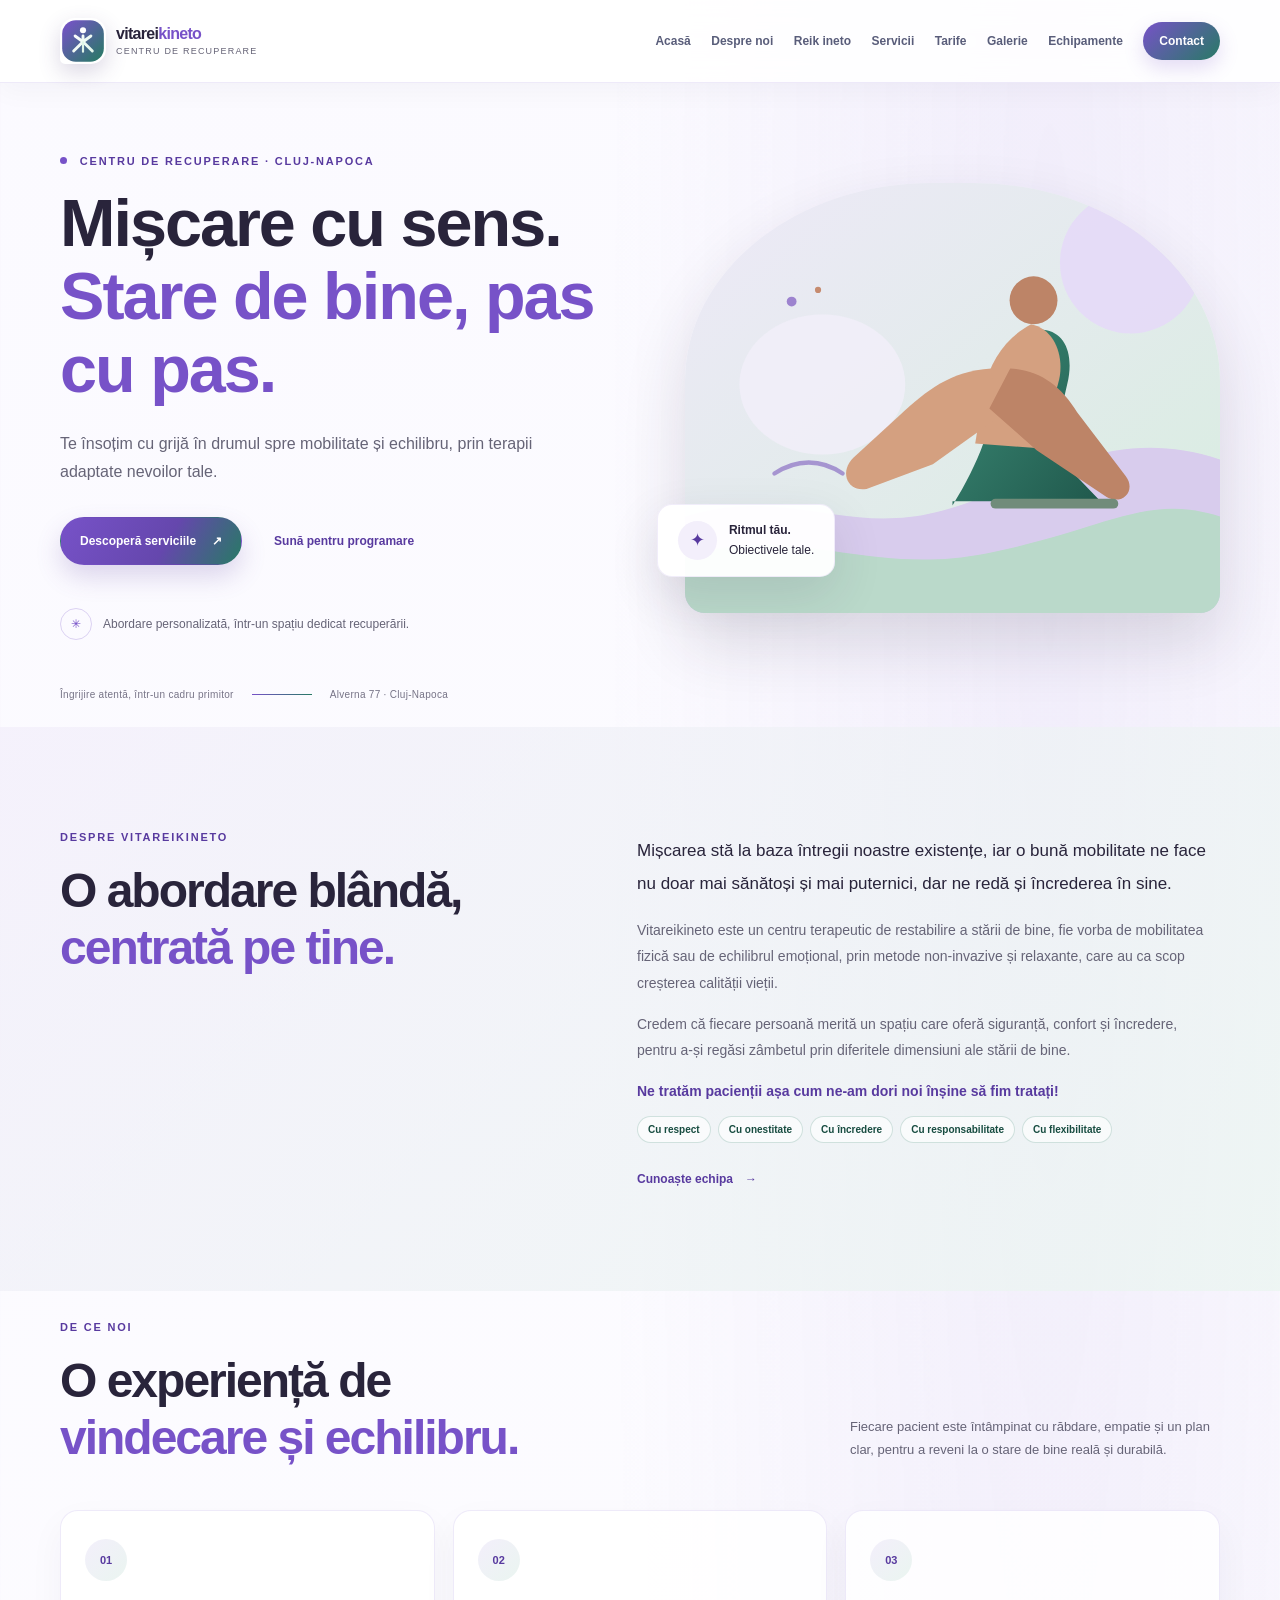
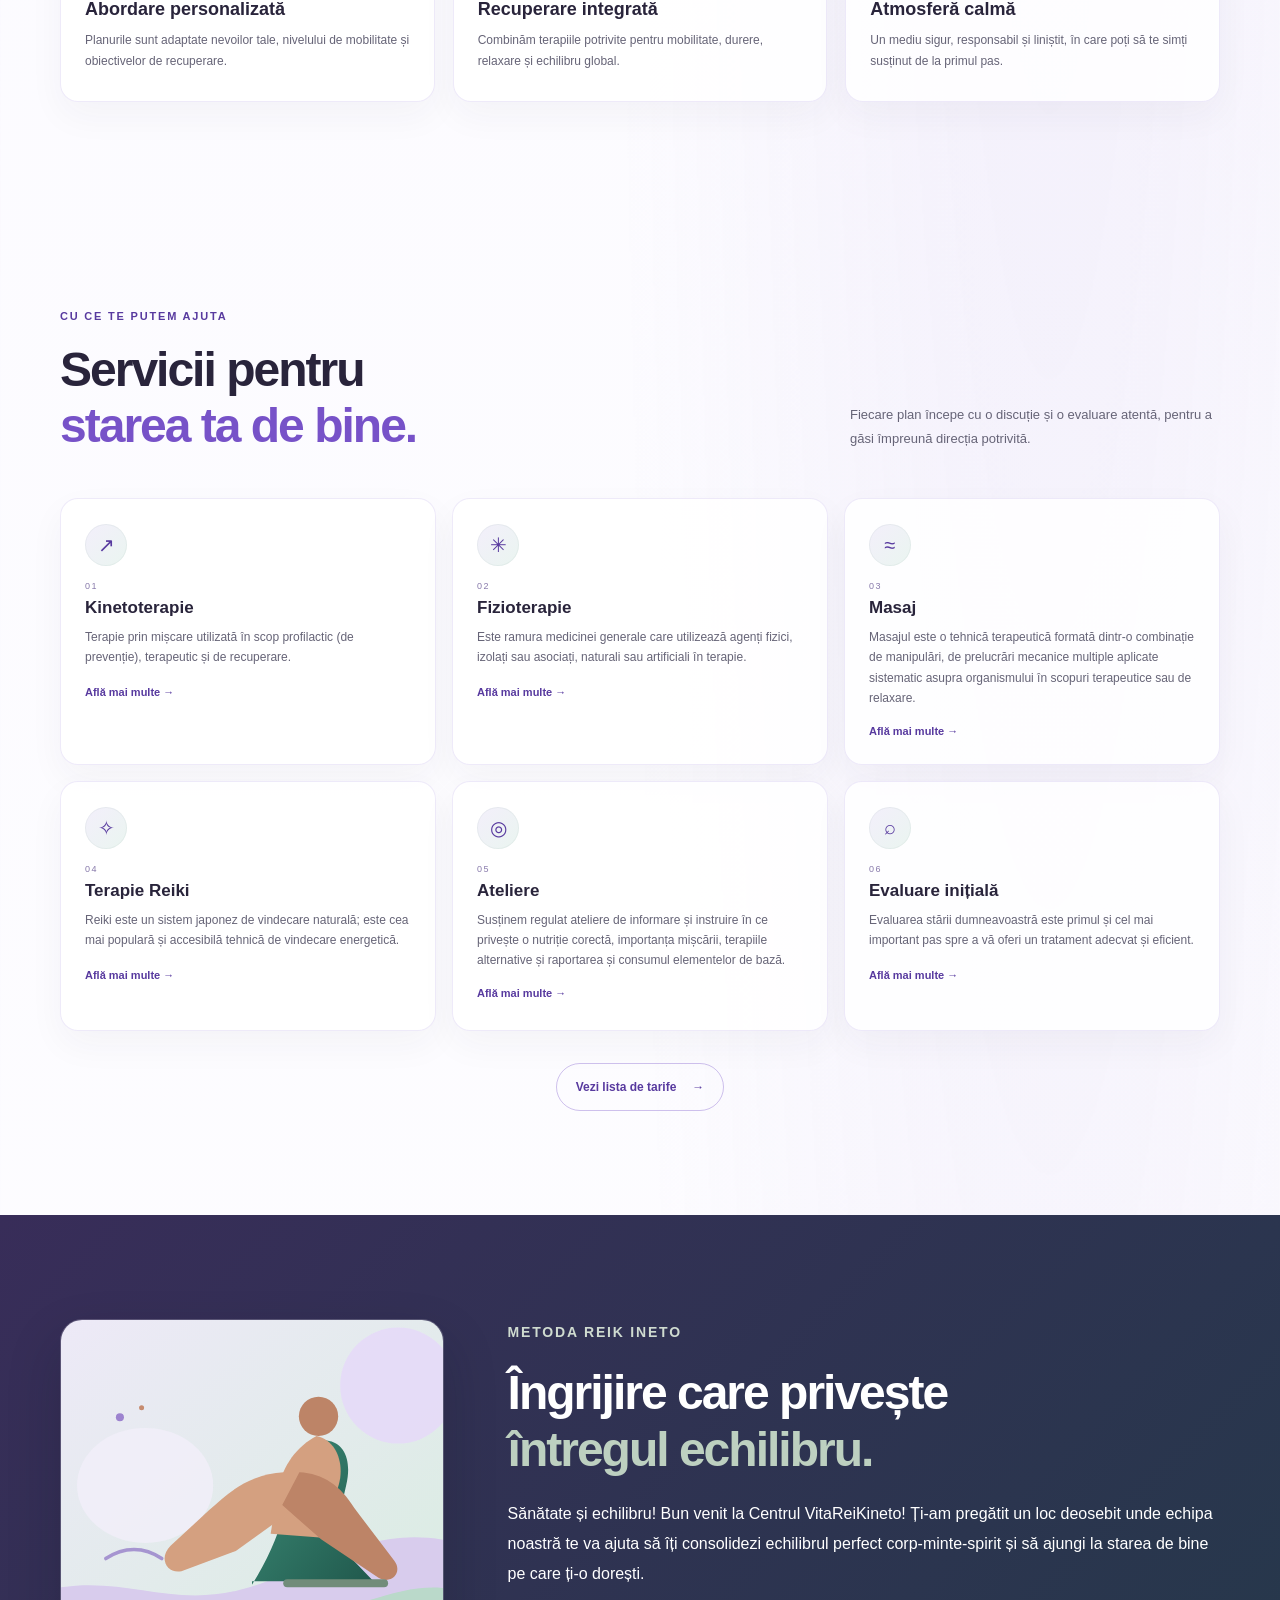
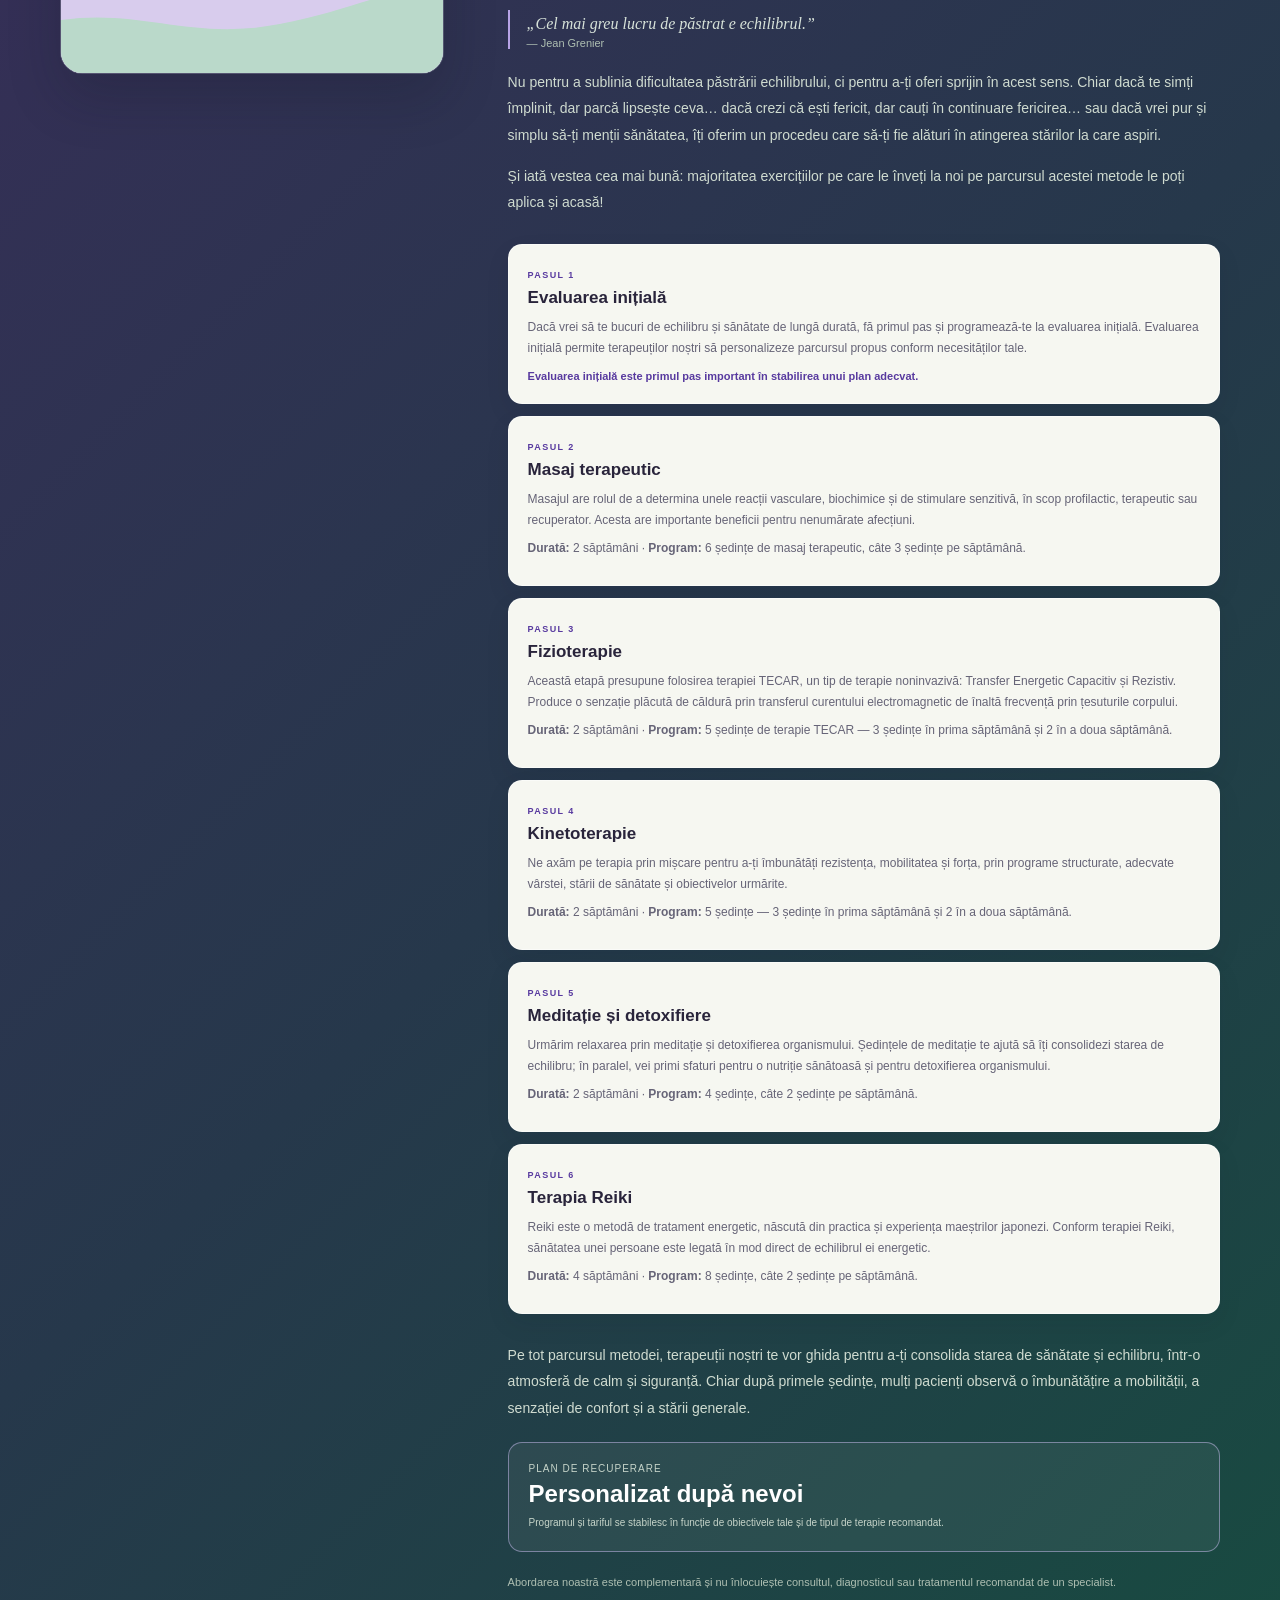
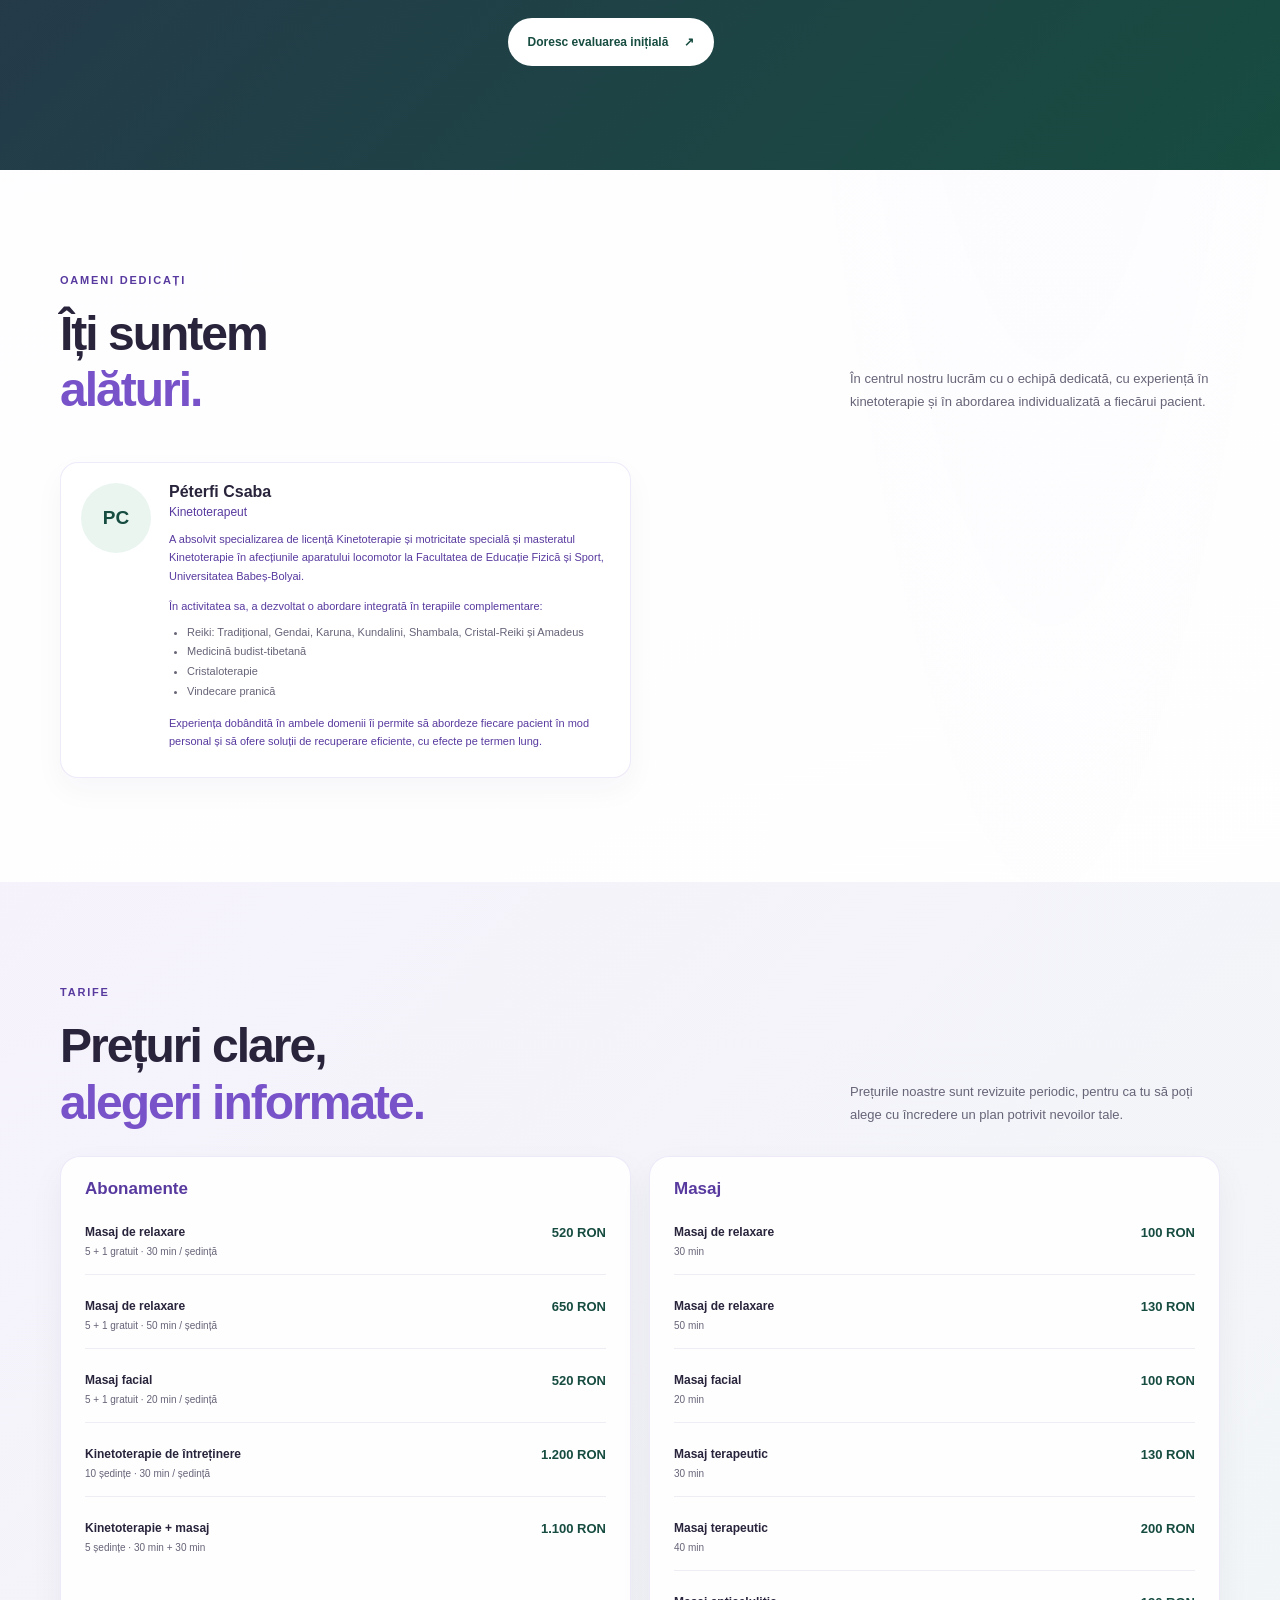
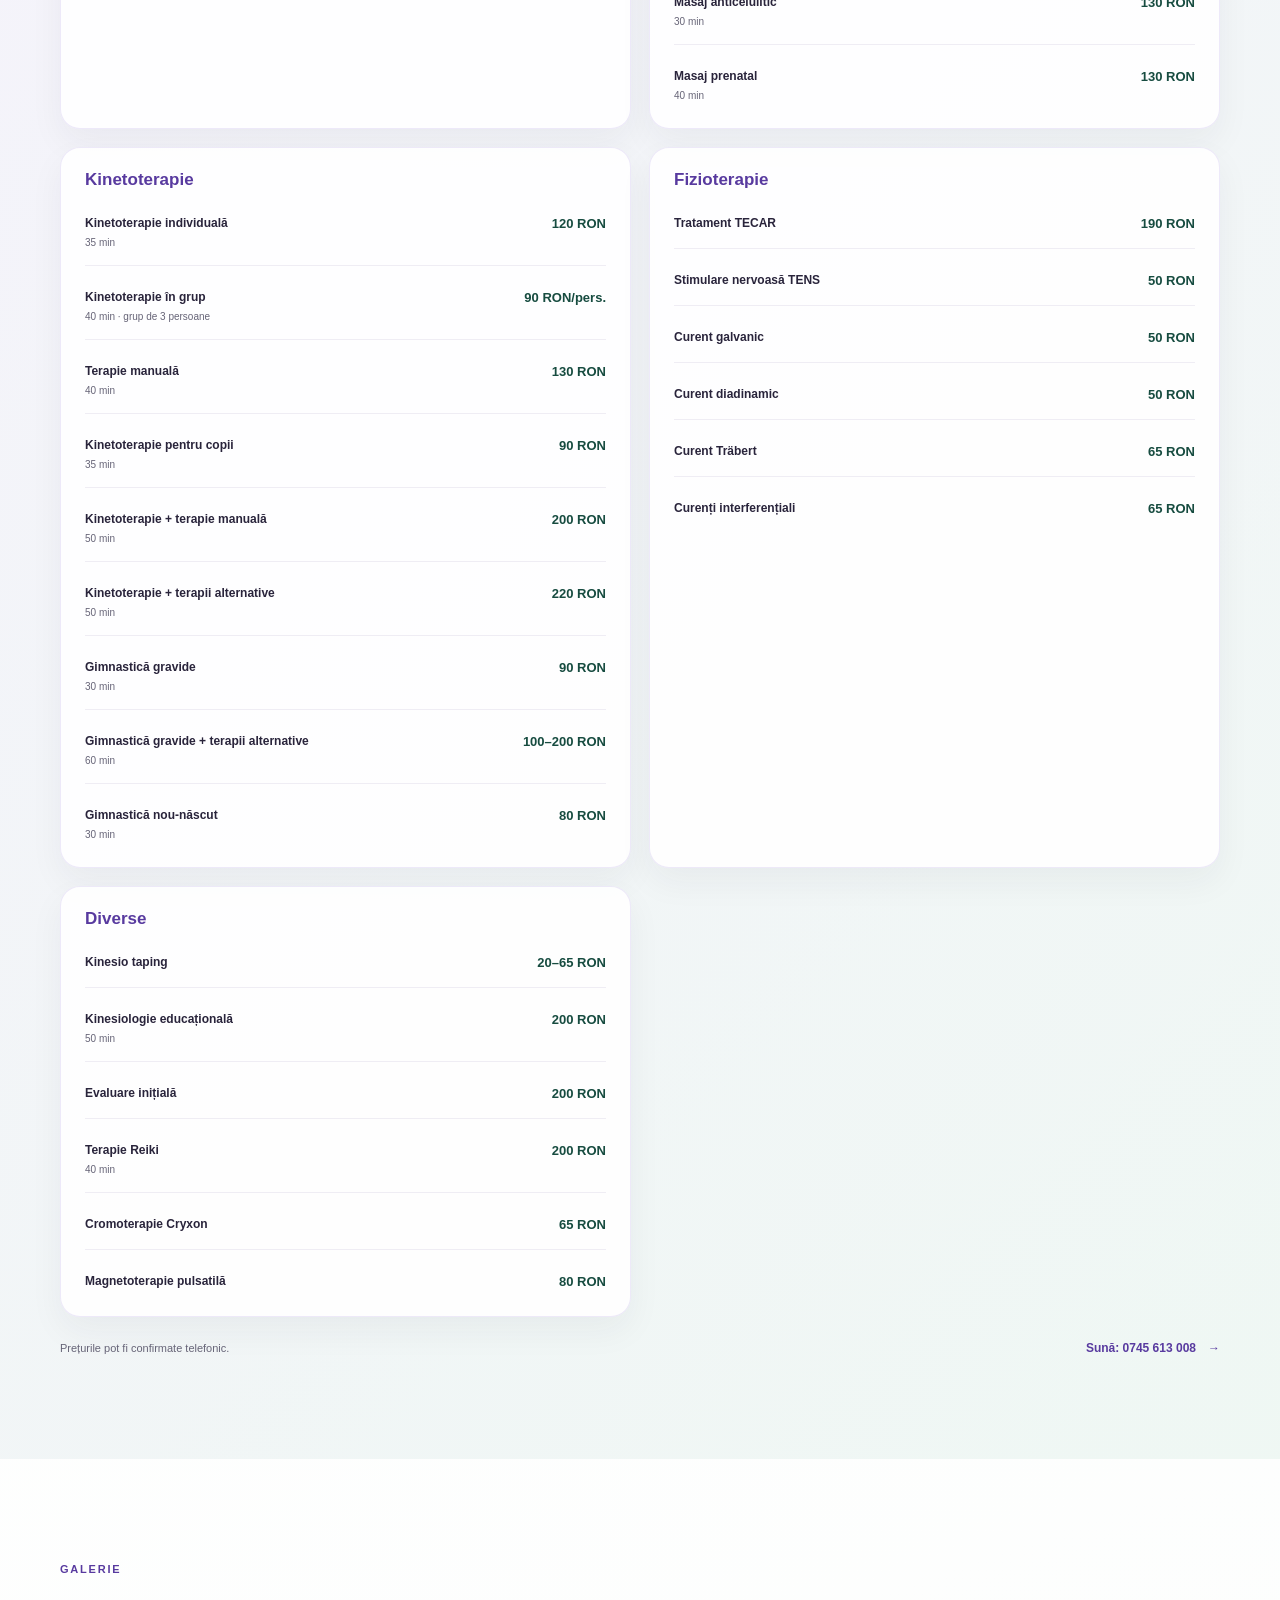
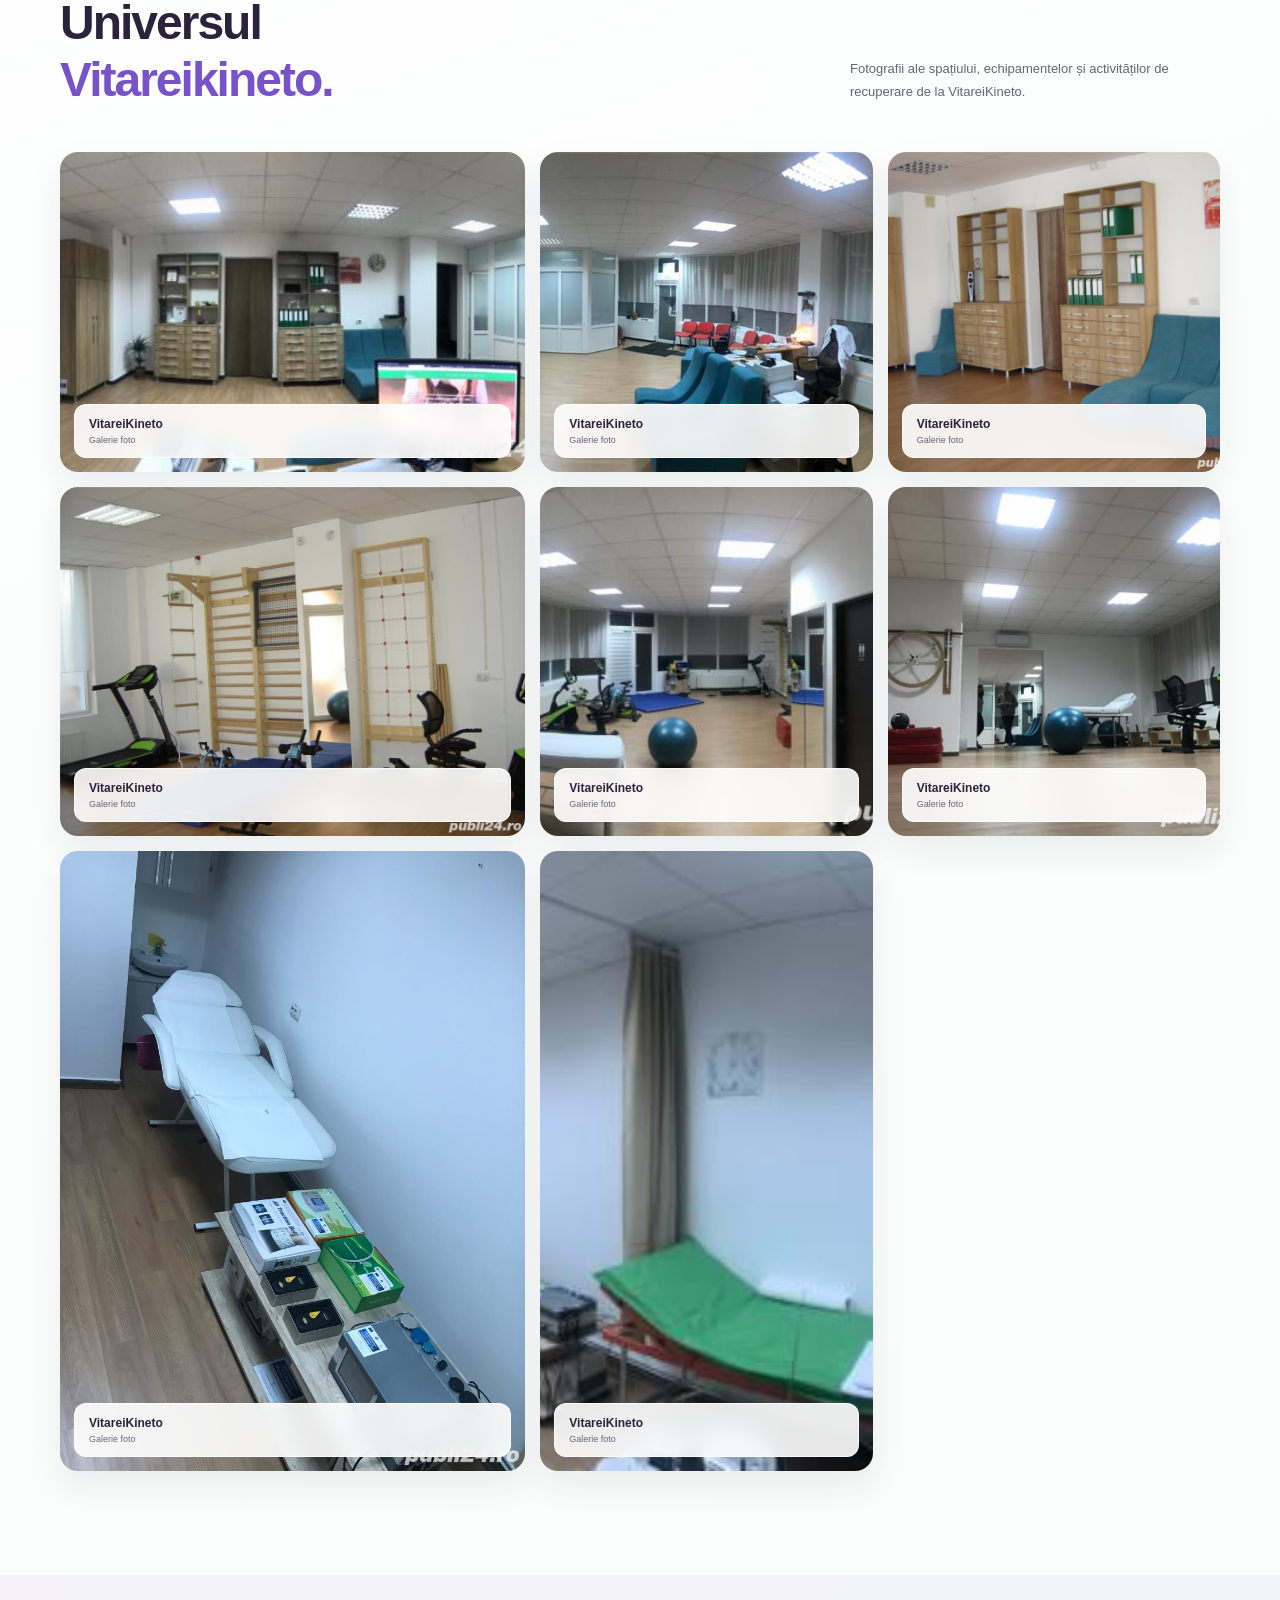
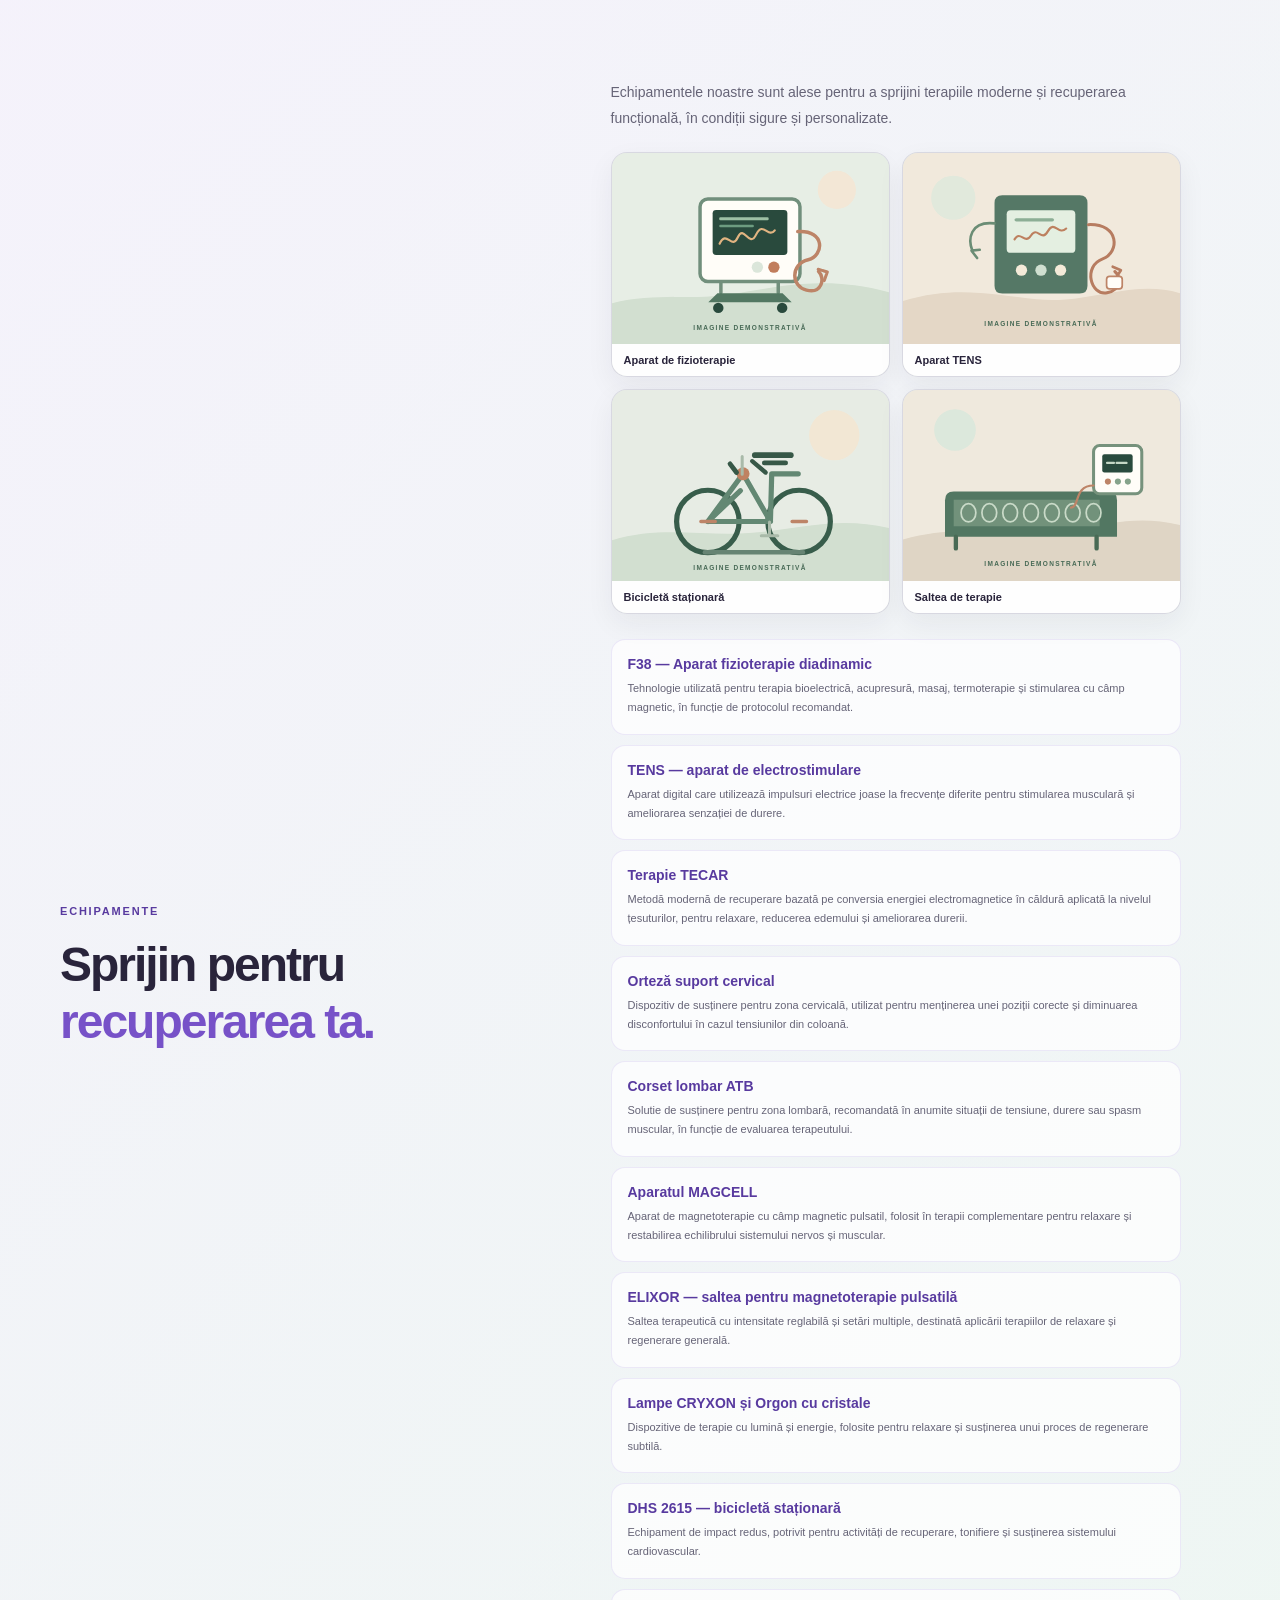
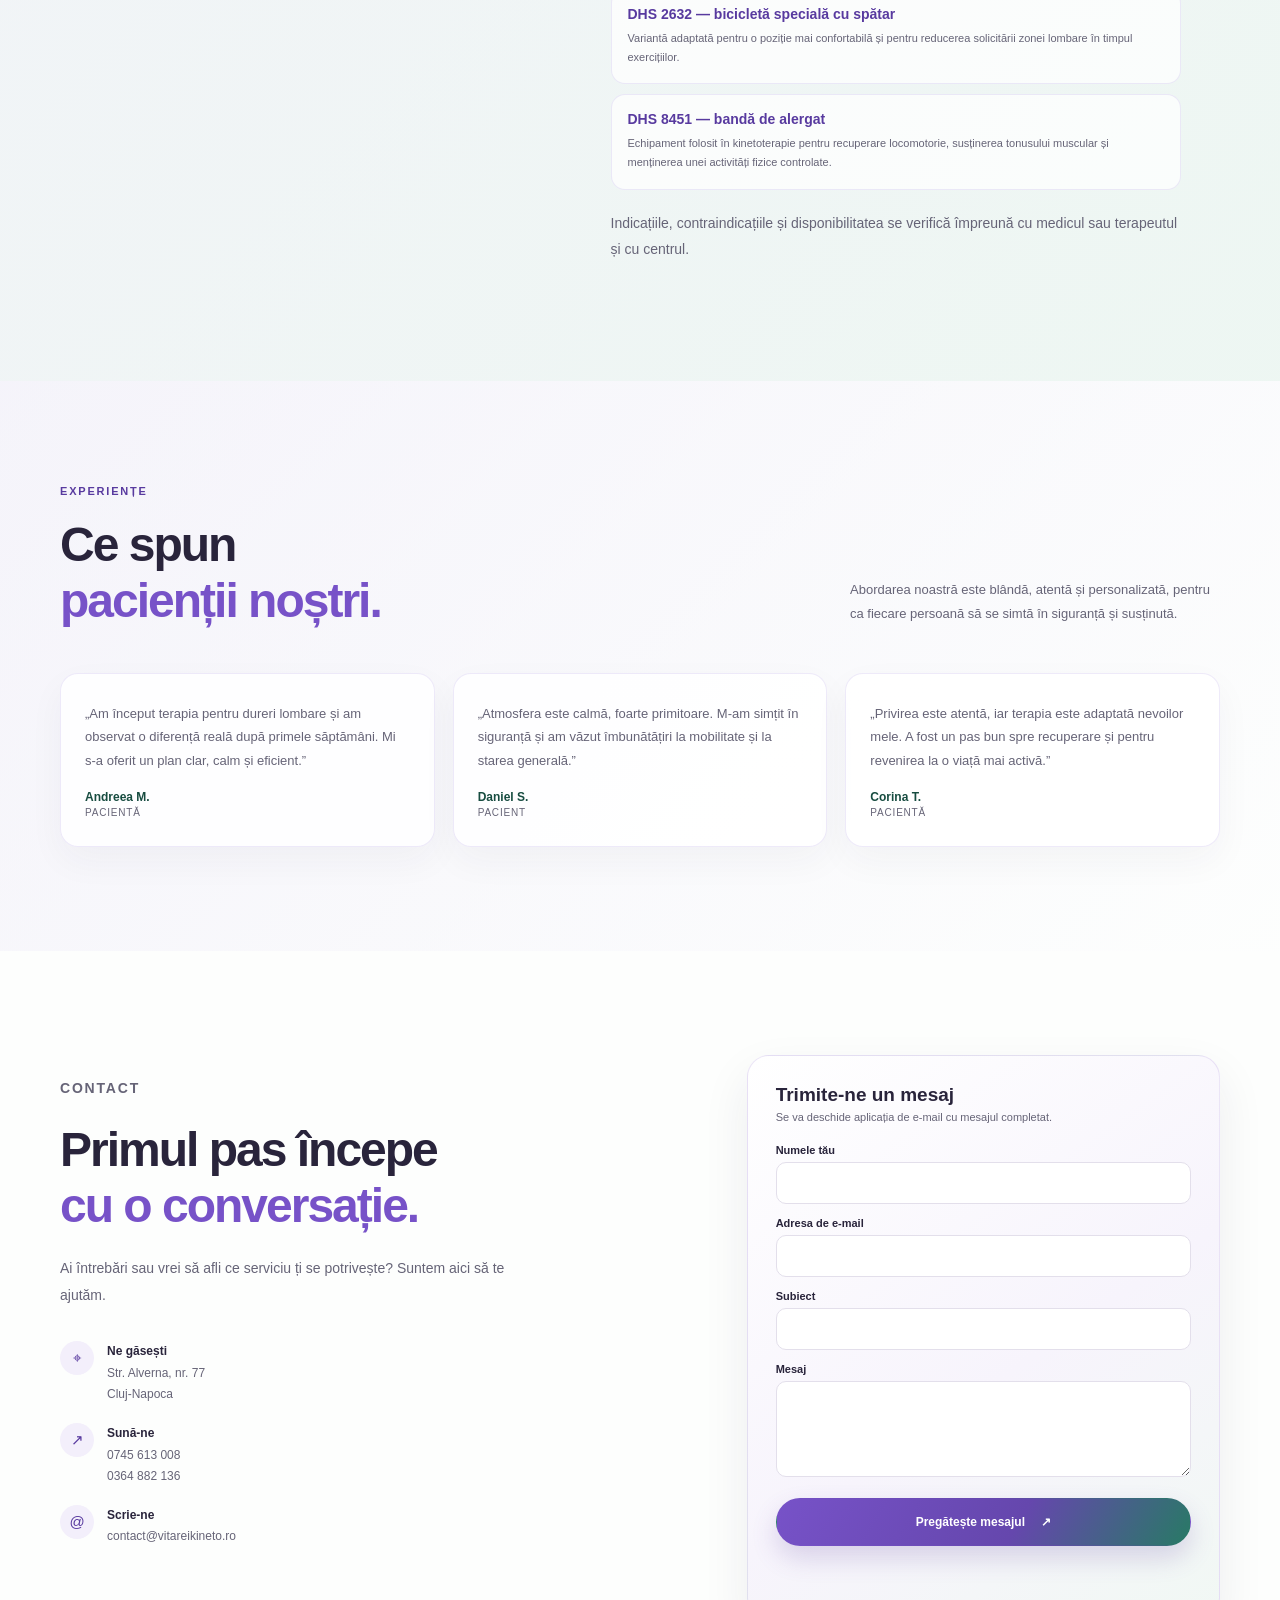
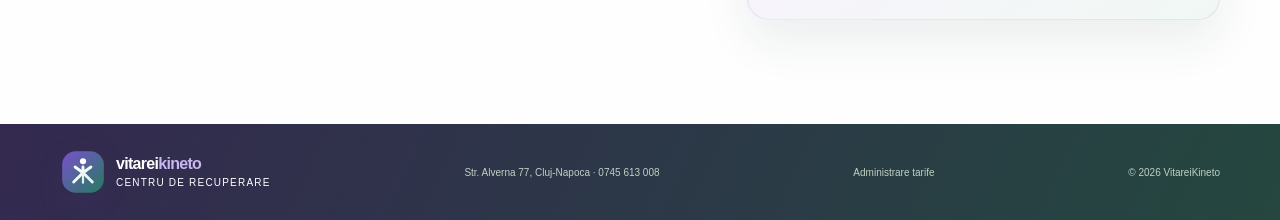
==== commit ff63b0c8: "Refresh VitareiKineto logo Co-authored-by: Copilot <223556219+Copilot@users.noreply.github.com>" ====
--- a/index.html
+++ b/index.html
@@ -6,6 +6,7 @@
   <meta name="description" content="VitareiKineto — centru de recuperare medicală în Cluj-Napoca. Kinetoterapie, fizioterapie, masaj și terapii complementare.">
   <meta name="theme-color" content="#fbfaff">
   <title>VitareiKineto — Centru de recuperare medicală</title>
+  <link rel="icon" type="image/svg+xml" href="images/vitareikineto-mark.svg">
   <link rel="stylesheet" href="styles.css">
   <script src="data.js" defer></script>
   <script src="app.js" defer></script>
@@ -15,7 +16,7 @@
   <header class="site-header">
     <div class="container header-inner">
       <a class="brand" href="#acasa" aria-label="VitareiKineto, pagina principală">
-        <span class="brand-mark" aria-hidden="true">V</span>
+        <span class="brand-mark"><img class="brand-symbol" src="images/vitareikineto-mark.svg" alt=""></span>
         <span class="brand-name">vitarei<span>kineto</span><small>centru de recuperare</small></span>
       </a>
       <button class="menu-toggle" type="button" aria-expanded="false" aria-controls="main-nav">Meniu</button>
@@ -266,7 +267,7 @@
   </main>
 
   <footer class="site-footer">
-    <div class="container footer-inner"><a class="brand footer-brand" href="#acasa"><span class="brand-mark" aria-hidden="true">V</span><span class="brand-name">vitarei<span>kineto</span><small>centru de recuperare</small></span></a><p>Str. Alverna 77, Cluj-Napoca · <a href="tel:+40745613008">0745 613 008</a></p><a class="footer-admin" href="admin.html">Administrare tarife</a><small>© <span id="year"></span> VitareiKineto</small></div>
+    <div class="container footer-inner"><a class="brand footer-brand" href="#acasa"><span class="brand-mark"><img class="brand-symbol" src="images/vitareikineto-mark.svg" alt=""></span><span class="brand-name">vitarei<span>kineto</span><small>centru de recuperare</small></span></a><p>Str. Alverna 77, Cluj-Napoca · <a href="tel:+40745613008">0745 613 008</a></p><a class="footer-admin" href="admin.html">Administrare tarife</a><small>© <span id="year"></span> VitareiKineto</small></div>
   </footer>
 </body>
 </html>
--- a/styles.css
+++ b/styles.css
@@ -32,7 +32,8 @@
 .site-header { position: sticky; z-index: 10; top: 0; border-bottom: 1px solid rgba(139,92,246,.12); background: rgba(255,255,255,.82); backdrop-filter: blur(14px); }
 .header-inner { min-height: 82px; display: flex; align-items: center; justify-content: space-between; gap: 24px; }
 .brand { display: inline-flex; align-items: center; gap: 10px; text-decoration: none; flex: 0 0 auto; }
-.brand-mark { width: 41px; height: 41px; display: grid; place-items: center; color: var(--white); background: linear-gradient(135deg, var(--purple) 0%, var(--green) 100%); border-radius: 50% 50% 50% 8px; font-family: Georgia, serif; font-size: 23px; font-style: italic; box-shadow: 0 10px 18px rgba(139,92,246,.25); }
+.brand-mark { width: 46px; height: 46px; display: block; flex: 0 0 auto; overflow: hidden; border-radius: 15px 15px 15px 5px; box-shadow: 0 8px 20px rgba(73,57,119,.18); }
+.brand-symbol { display: block; width: 100%; height: 100%; }
 .brand-name { font-family: Manrope, sans-serif; font-size: 16px; line-height: 1.05; font-weight: 800; letter-spacing: -.7px; }
 .brand-name > span { color: var(--purple); }
 .brand-name small { display: block; padding-top: 4px; color: var(--muted); font: 500 9px "DM Sans", sans-serif; letter-spacing: 1.2px; text-transform: uppercase; }
@@ -227,7 +228,7 @@
 
 .site-footer { padding: 25px 0; background: var(--green-dark); color: #d5e0d7; }
 .footer-inner { display: flex; align-items: center; justify-content: space-between; gap: 20px; }
-.footer-brand .brand-mark { color: var(--green-dark); background: #c9d8c9; }
+.footer-brand .brand-mark { background: none; }
 .footer-brand .brand-name, .footer-brand .brand-name small { color: #fff; }
 .footer-brand .brand-name > span { color: #bcd0c1; }
 .footer-inner p, .footer-inner small, .footer-admin { margin: 0; color: #c0d0c4; font-size: 10px; }
@@ -329,7 +330,7 @@
 body { background: radial-gradient(ellipse at 82% 4%, rgba(119,82,200,.08), transparent 30%), linear-gradient(160deg, #fbfaff 0%, #fff 52%, #f5faf7 100%); }
 .section-soft { background: linear-gradient(135deg, rgba(243,239,251,.78), rgba(234,245,240,.74)); }
 .site-header { border-color: rgba(119,82,200,.12); background: rgba(255,255,255,.88); box-shadow: 0 8px 26px rgba(41,36,59,.035); }
-.brand-mark { box-shadow: 0 8px 22px rgba(119,82,200,.2); }
+.brand-mark { box-shadow: 0 8px 22px rgba(73,57,119,.2); }
 .main-nav a { transition: color .2s ease, background .2s ease; }
 .main-nav .nav-contact { box-shadow: 0 8px 20px rgba(119,82,200,.2); }
 .button, .service-card, .trust-card, .price-group, .testimonial-card, .contact-form { transition: transform .22s ease, box-shadow .22s ease, border-color .22s ease, background .22s ease; }
@@ -385,7 +386,7 @@
 .contact-form input:focus, .contact-form textarea:focus { border-color: var(--purple); box-shadow: 0 0 0 3px rgba(119,82,200,.13); }
 .form-status { color: var(--green-dark); }
 .site-footer { background: linear-gradient(115deg, #342950 0%, #24473f 100%); }
-.footer-brand .brand-mark { color: #fff; background: linear-gradient(135deg, #8e74d2, #48a087); }
+.footer-brand .brand-mark { background: none; }
 .footer-brand .brand-name > span { color: #c8b7f0; }
 .menu-toggle { color: var(--purple-dark); border-color: rgba(119,82,200,.3); border-radius: 999px; }
 .main-nav .nav-contact:hover { color: #fff; background: linear-gradient(120deg, var(--purple-dark), var(--green-dark)); }
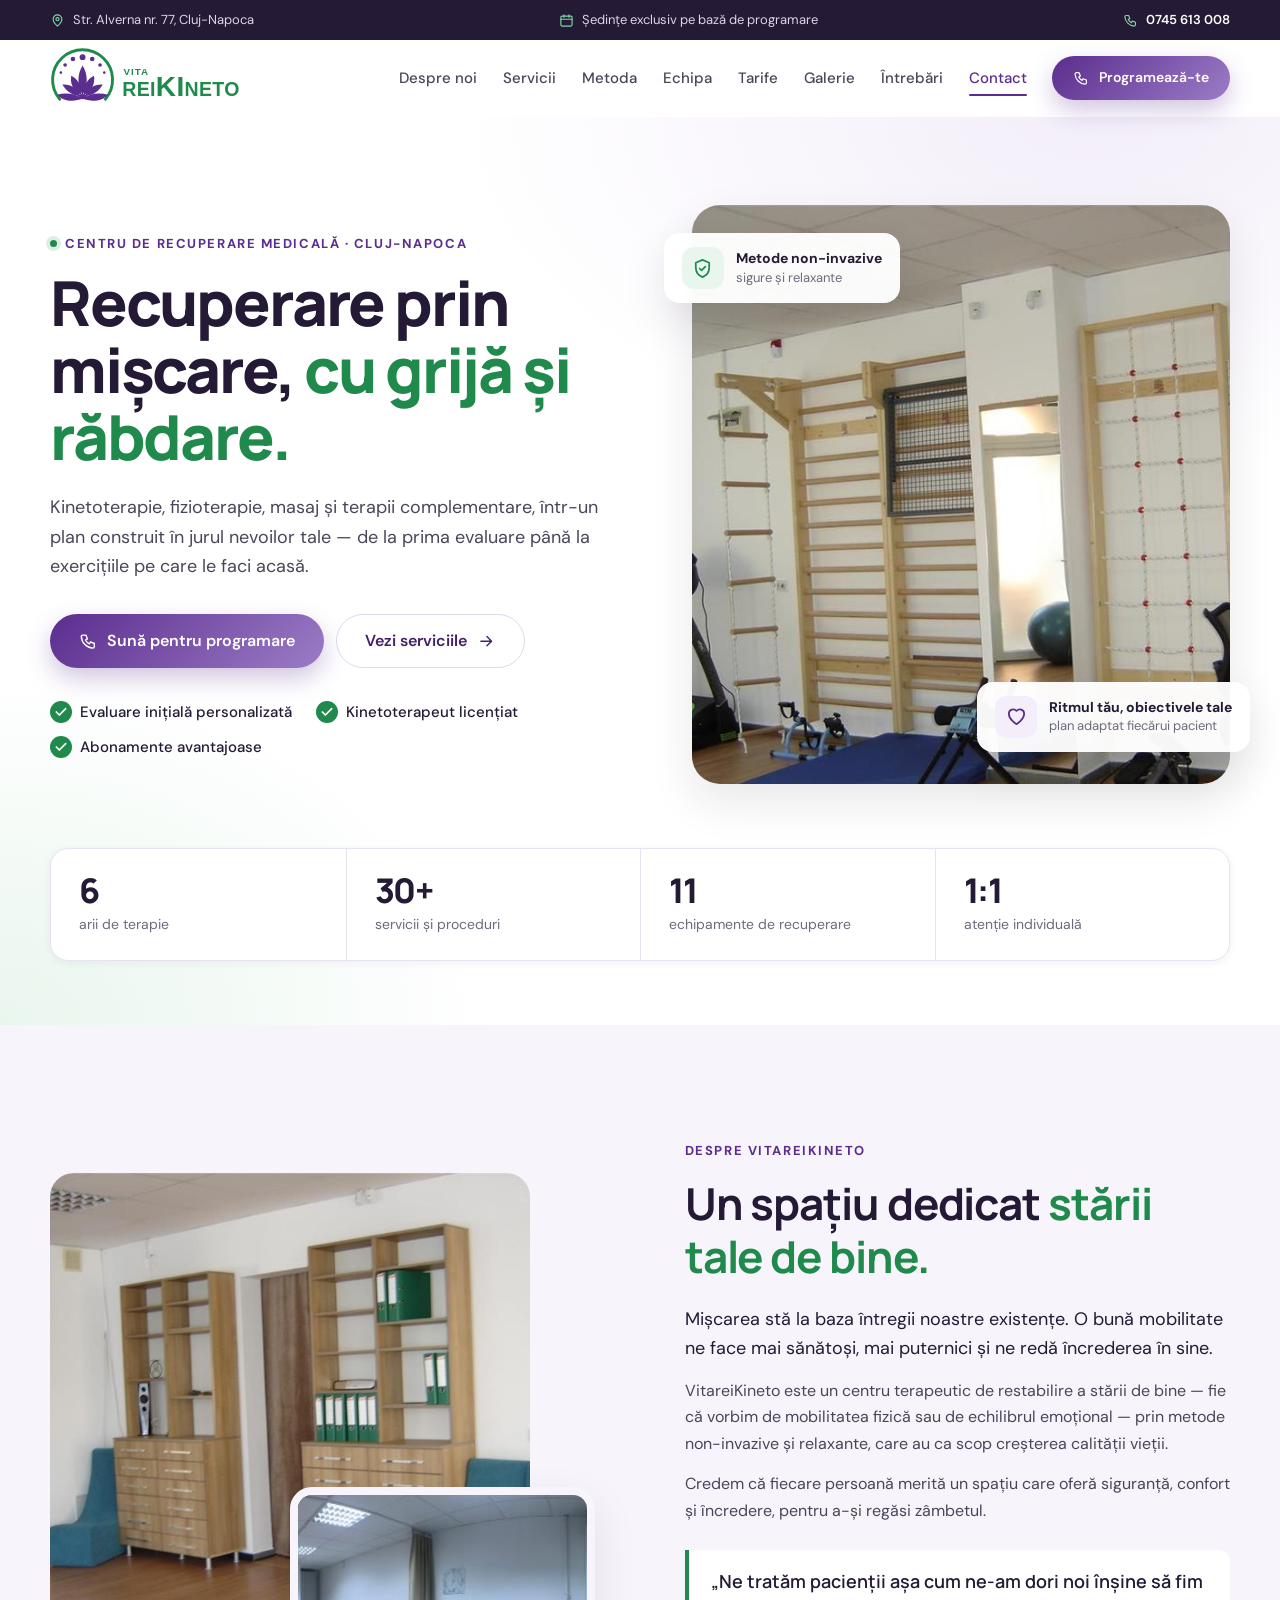
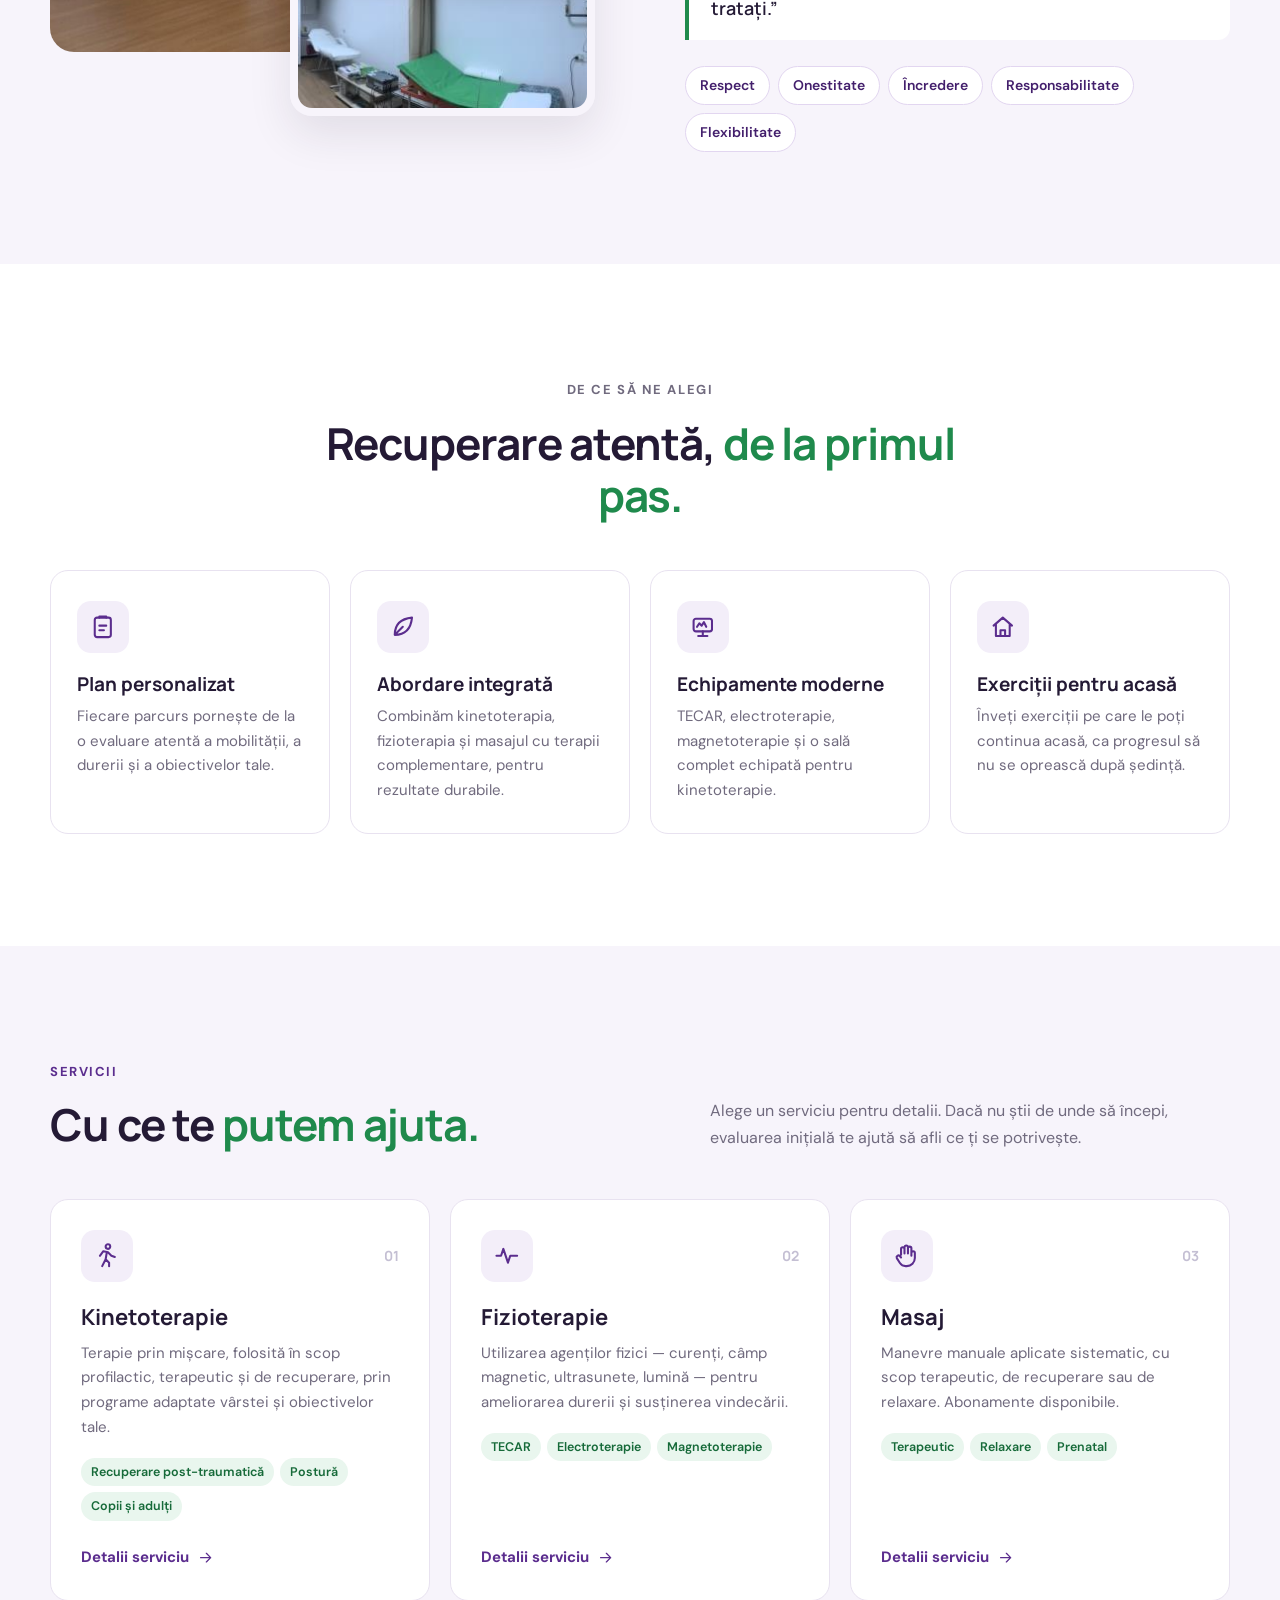
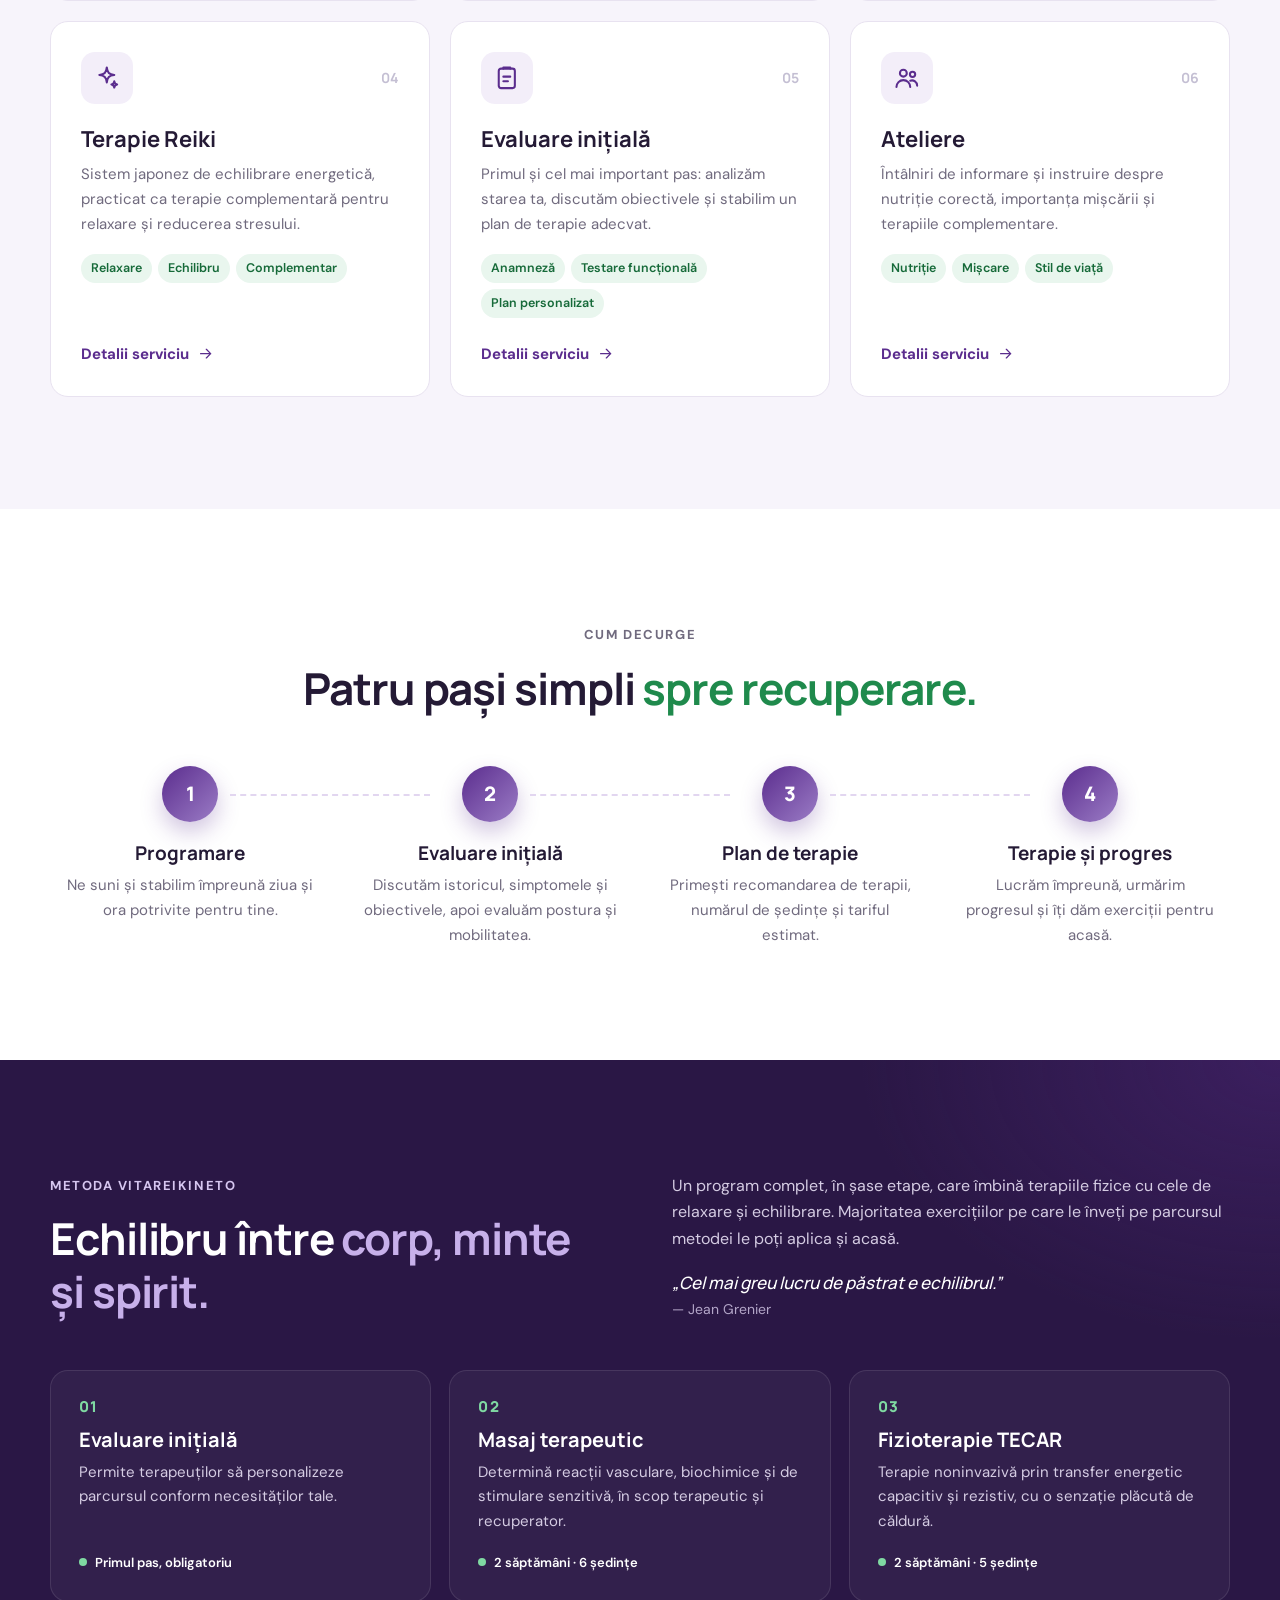
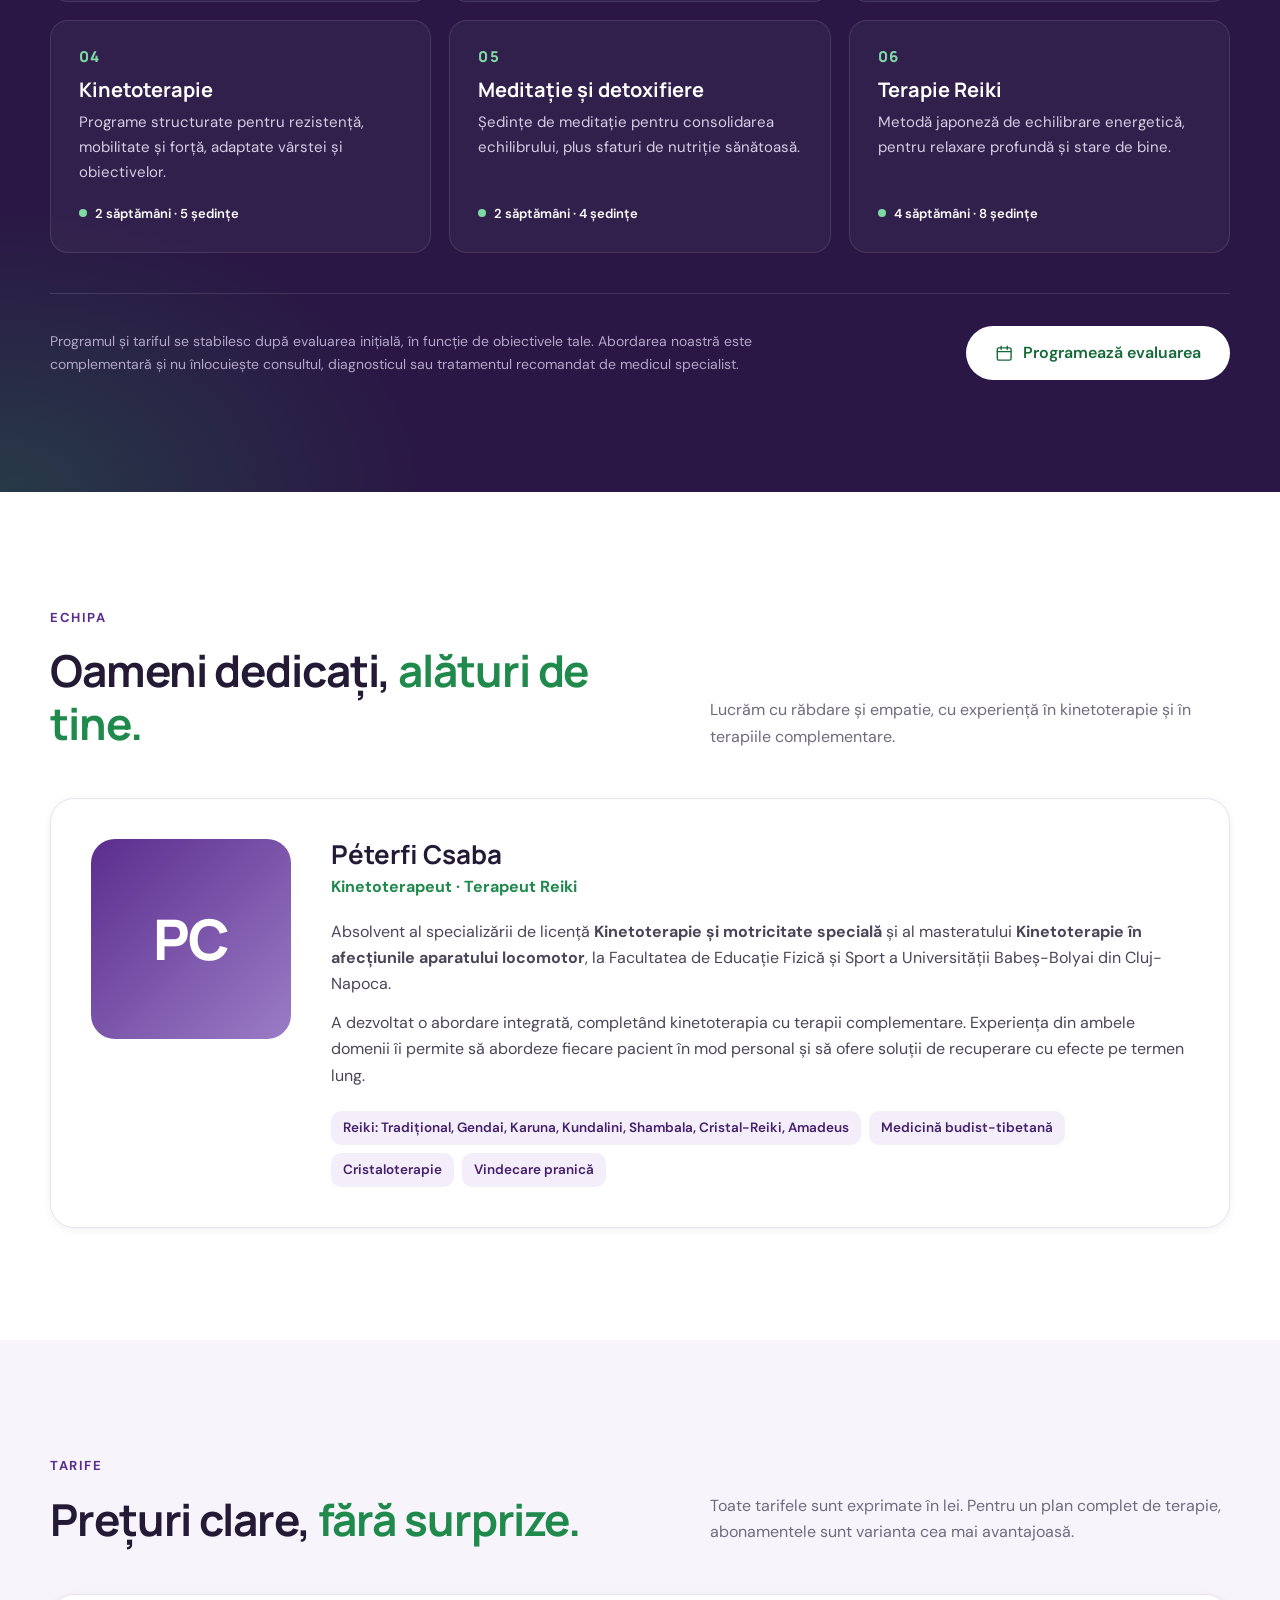
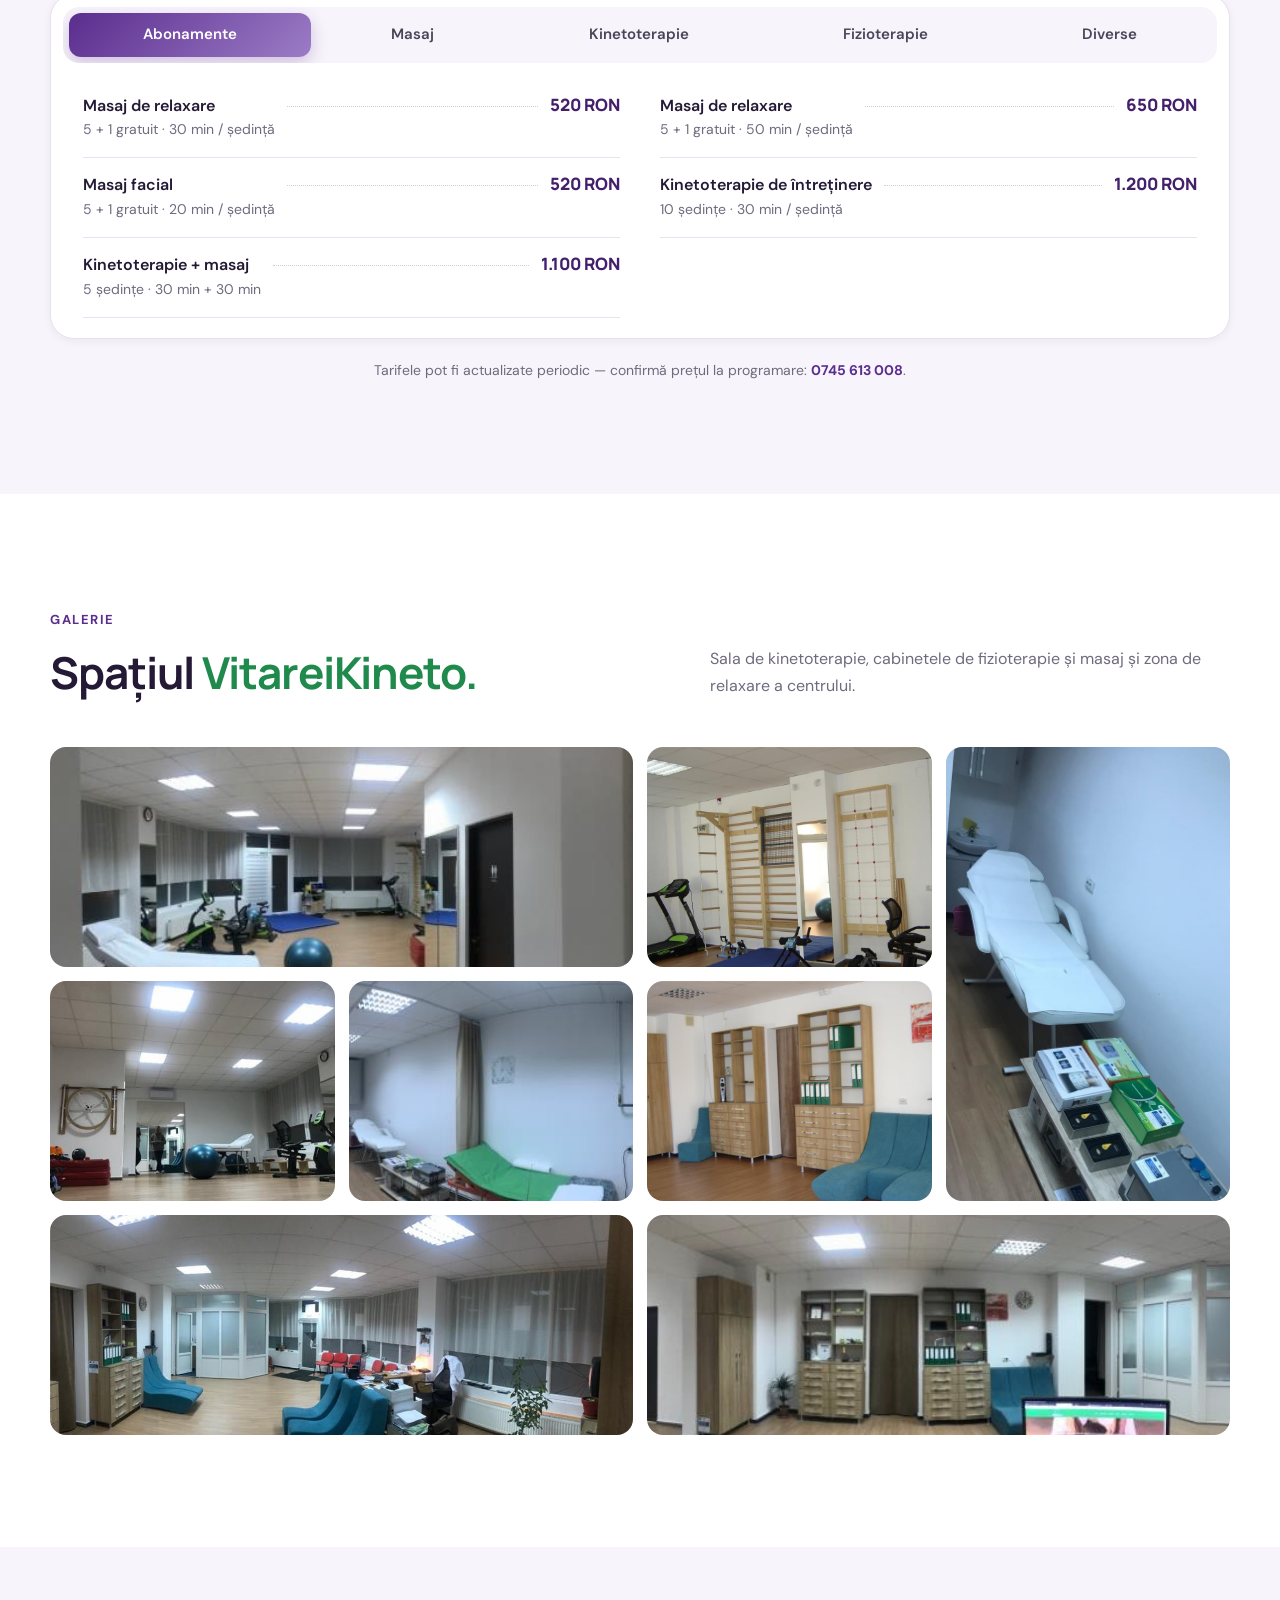
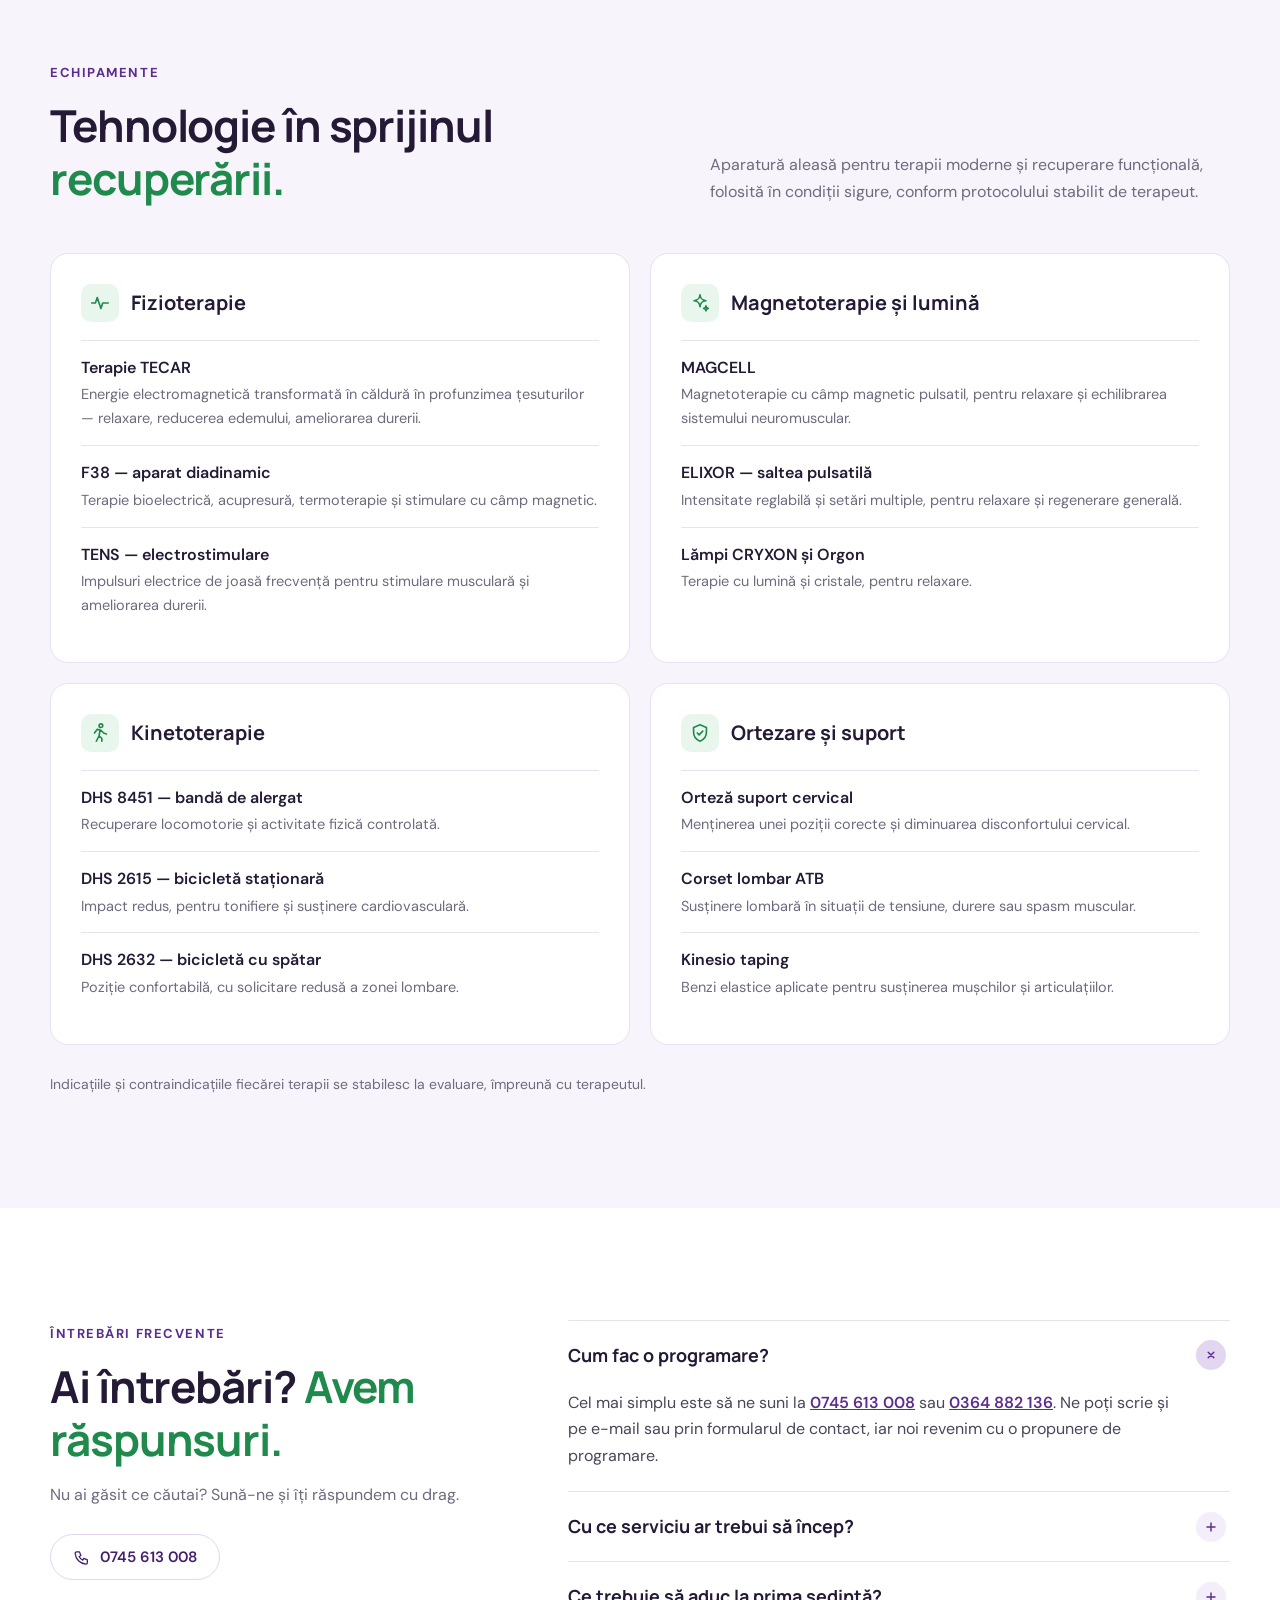
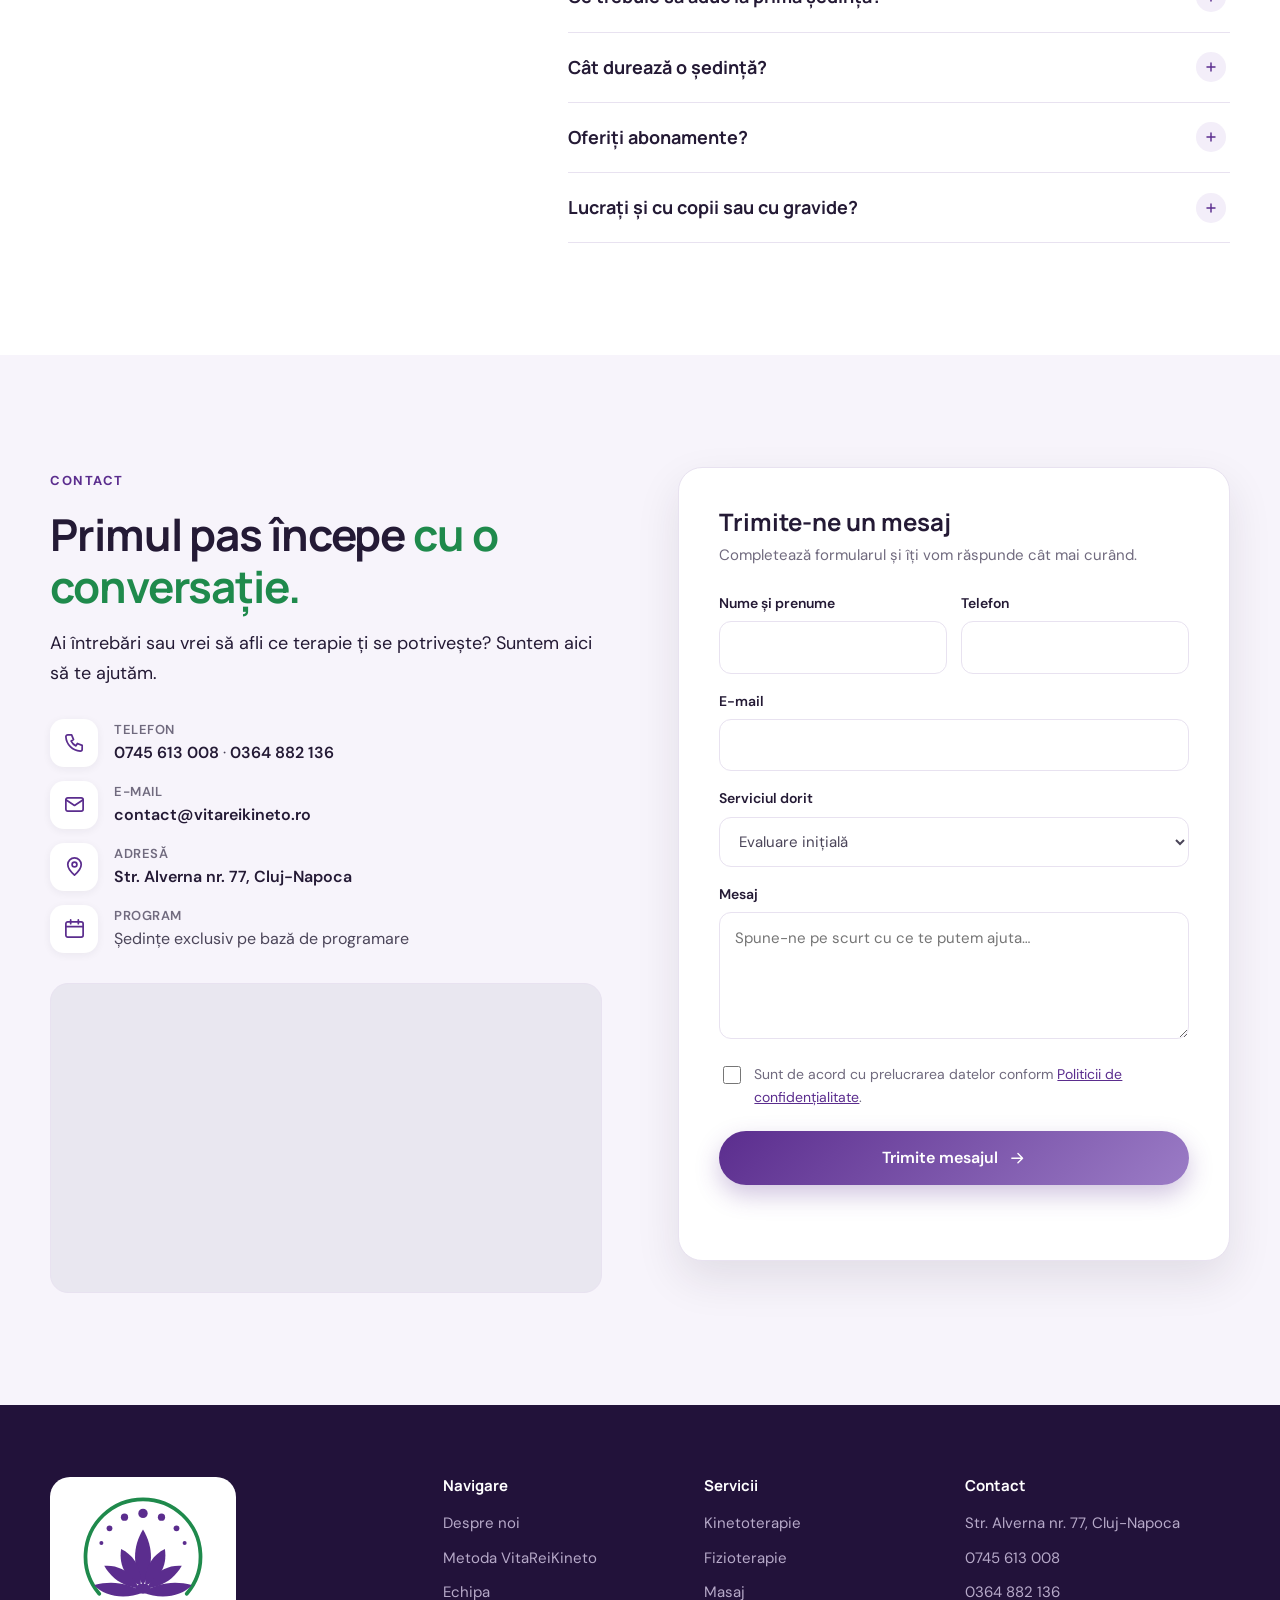
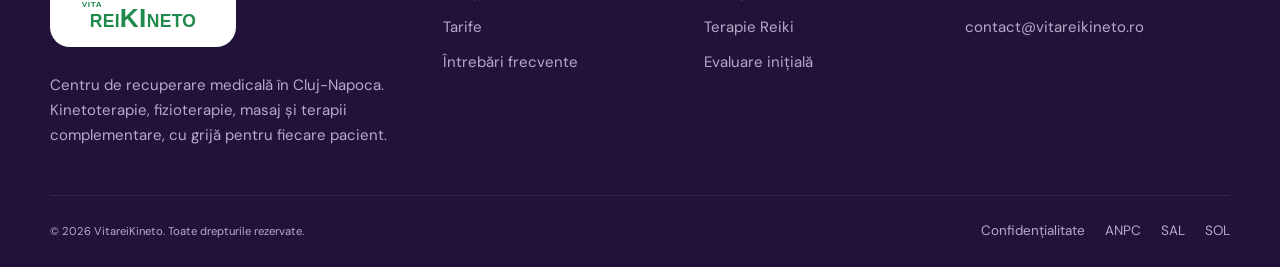
==== commit f107707f: "Redesign site with Vita ReiKineto branding - New logo (recreated from business card) and green/purpl" ====
--- a/index.html
+++ b/index.html
@@ -3,271 +3,538 @@
 <head>
   <meta charset="utf-8">
   <meta name="viewport" content="width=device-width, initial-scale=1">
-  <meta name="description" content="VitareiKineto — centru de recuperare medicală în Cluj-Napoca. Kinetoterapie, fizioterapie, masaj și terapii complementare.">
-  <meta name="theme-color" content="#fbfaff">
-  <title>VitareiKineto — Centru de recuperare medicală</title>
+  <title>VitareiKineto — Kinetoterapie, fizioterapie și masaj în Cluj-Napoca</title>
+  <meta name="description" content="VitareiKineto, centru de recuperare medicală în Cluj-Napoca (Str. Alverna 77). Kinetoterapie, fizioterapie TECAR, masaj terapeutic, terapie Reiki și evaluare inițială personalizată.">
+  <meta name="theme-color" content="#ffffff">
+  <link rel="canonical" href="https://poparaul.github.io/vitareikineto/">
+  <meta property="og:type" content="website">
+  <meta property="og:locale" content="ro_RO">
+  <meta property="og:site_name" content="VitareiKineto">
+  <meta property="og:title" content="VitareiKineto — Centru de recuperare în Cluj-Napoca">
+  <meta property="og:description" content="Kinetoterapie, fizioterapie, masaj și terapii complementare, într-un spațiu dedicat recuperării. Programări: 0745 613 008.">
+  <meta property="og:url" content="https://poparaul.github.io/vitareikineto/">
+  <meta property="og:image" content="https://poparaul.github.io/vitareikineto/images/spatiu-04.jpg">
+  <meta name="twitter:card" content="summary_large_image">
   <link rel="icon" type="image/svg+xml" href="images/vitareikineto-mark.svg">
+  <link rel="preconnect" href="https://fonts.googleapis.com">
+  <link rel="preconnect" href="https://fonts.gstatic.com" crossorigin>
+  <link href="https://fonts.googleapis.com/css2?family=DM+Sans:opsz,wght@9..40,400;9..40,500;9..40,600;9..40,700&family=Manrope:wght@500;600;700;800&display=swap" rel="stylesheet">
   <link rel="stylesheet" href="styles.css">
+  <script>document.documentElement.classList.add("js")</script>
+  <script type="application/ld+json">
+  {
+    "@context": "https://schema.org",
+    "@type": "Physiotherapy",
+    "name": "VitareiKineto",
+    "description": "Centru de recuperare medicală: kinetoterapie, fizioterapie, masaj și terapii complementare.",
+    "url": "https://poparaul.github.io/vitareikineto/",
+    "image": "https://poparaul.github.io/vitareikineto/images/spatiu-04.jpg",
+    "telephone": ["+40745613008", "+40364882136"],
+    "email": "contact@vitareikineto.ro",
+    "priceRange": "50–1200 RON",
+    "currenciesAccepted": "RON",
+    "address": {
+      "@type": "PostalAddress",
+      "streetAddress": "Str. Alverna nr. 77",
+      "addressLocality": "Cluj-Napoca",
+      "addressRegion": "Cluj",
+      "addressCountry": "RO"
+    },
+    "employee": { "@type": "Person", "name": "Péterfi Csaba", "jobTitle": "Kinetoterapeut" }
+  }
+  </script>
   <script src="data.js" defer></script>
   <script src="app.js" defer></script>
 </head>
 <body>
+  <svg class="icon-sprite" aria-hidden="true" focusable="false">
+    <symbol id="i-move" viewBox="0 0 24 24"><circle cx="13" cy="4" r="2"/><path d="m8 21 3-6 3 3v3M6 12l3-4 4 1 3 3 3 1M11 15l1-6"/></symbol>
+    <symbol id="i-pulse" viewBox="0 0 24 24"><path d="M3 12h4l2-6 4 12 2-6h6"/></symbol>
+    <symbol id="i-hands" viewBox="0 0 24 24"><path d="M7 11V6a1.5 1.5 0 0 1 3 0v4M10 10V4.5a1.5 1.5 0 0 1 3 0V10M13 10V5.5a1.5 1.5 0 0 1 3 0V12M16 9.5a1.5 1.5 0 0 1 3 0V14a7 7 0 0 1-7 7h-1a6 6 0 0 1-5-2.7L3.3 14a1.6 1.6 0 0 1 2.6-1.8L7 13.5"/></symbol>
+    <symbol id="i-spark" viewBox="0 0 24 24"><path d="M12 3c.5 4.5 2 6 6.5 6.5C14 10 12.5 11.5 12 16c-.5-4.5-2-6-6.5-6.5C10 9 11.5 7.5 12 3ZM18.5 15c.2 2 .8 2.6 2.5 2.8-1.7.2-2.3.8-2.5 2.7-.2-1.9-.8-2.5-2.5-2.7 1.7-.2 2.3-.8 2.5-2.8Z"/></symbol>
+    <symbol id="i-clipboard" viewBox="0 0 24 24"><rect x="5" y="4" width="14" height="17" rx="2"/><path d="M9 4V3h6v1M9 11h6M9 15h4"/></symbol>
+    <symbol id="i-group" viewBox="0 0 24 24"><circle cx="9" cy="8" r="3"/><circle cx="17" cy="9" r="2.3"/><path d="M3 20a6 6 0 0 1 12 0M15 14.5a4.5 4.5 0 0 1 6 4.3"/></symbol>
+    <symbol id="i-phone" viewBox="0 0 24 24"><path d="M5 4h4l2 5-2.5 1.5a11 11 0 0 0 5 5L15 13l5 2v4a2 2 0 0 1-2 2A16 16 0 0 1 3 6a2 2 0 0 1 2-2Z"/></symbol>
+    <symbol id="i-pin" viewBox="0 0 24 24"><path d="M12 21s-7-6-7-11a7 7 0 0 1 14 0c0 5-7 11-7 11Z"/><circle cx="12" cy="10" r="2.5"/></symbol>
+    <symbol id="i-mail" viewBox="0 0 24 24"><rect x="3" y="5" width="18" height="14" rx="2"/><path d="m3 7 9 6 9-6"/></symbol>
+    <symbol id="i-calendar" viewBox="0 0 24 24"><rect x="3" y="5" width="18" height="16" rx="2"/><path d="M3 10h18M8 3v4M16 3v4"/></symbol>
+    <symbol id="i-arrow" viewBox="0 0 24 24"><path d="M5 12h14M13 6l6 6-6 6"/></symbol>
+    <symbol id="i-check" viewBox="0 0 24 24"><path d="m5 12 4.5 4.5L19 7"/></symbol>
+    <symbol id="i-heart" viewBox="0 0 24 24"><path d="M12 20s-8-4.7-8-11a4.5 4.5 0 0 1 8-2.8A4.5 4.5 0 0 1 20 9c0 6.3-8 11-8 11Z"/></symbol>
+    <symbol id="i-shield" viewBox="0 0 24 24"><path d="M12 3 5 6v5c0 5 3 8.5 7 10 4-1.5 7-5 7-10V6l-7-3Z"/><path d="m9 12 2 2 4-4"/></symbol>
+    <symbol id="i-leaf" viewBox="0 0 24 24"><path d="M5 19C5 10 10 5 20 4c-1 10-6 15-15 15ZM5 19l7-7"/></symbol>
+    <symbol id="i-home" viewBox="0 0 24 24"><path d="M4 11 12 4l8 7M6 9.5V20h12V9.5M10 20v-5h4v5"/></symbol>
+    <symbol id="i-close" viewBox="0 0 24 24"><path d="M6 6l12 12M18 6 6 18"/></symbol>
+    <symbol id="i-chev-l" viewBox="0 0 24 24"><path d="m15 5-7 7 7 7"/></symbol>
+    <symbol id="i-chev-r" viewBox="0 0 24 24"><path d="m9 5 7 7-7 7"/></symbol>
+    <symbol id="i-plus" viewBox="0 0 24 24"><path d="M12 5v14M5 12h14"/></symbol>
+    <symbol id="i-device" viewBox="0 0 24 24"><rect x="4" y="5" width="16" height="11" rx="2"/><path d="M8 20h8M12 16v4M7 12l2-3 2 2 2-3 2 4"/></symbol>
+  </svg>
+
   <a class="skip-link" href="#continut">Sari la conținut</a>
-  <header class="site-header">
+
+  <div class="topbar">
+    <div class="container topbar-inner">
+      <span class="topbar-item"><svg class="icon"><use href="#i-pin"/></svg>Str. Alverna nr. 77, Cluj-Napoca</span>
+      <span class="topbar-item topbar-hide"><svg class="icon"><use href="#i-calendar"/></svg>Ședințe exclusiv pe bază de programare</span>
+      <a class="topbar-item" href="tel:+40745613008"><svg class="icon"><use href="#i-phone"/></svg>0745 613 008</a>
+    </div>
+  </div>
+
+  <header class="site-header" id="site-header">
     <div class="container header-inner">
       <a class="brand" href="#acasa" aria-label="VitareiKineto, pagina principală">
-        <span class="brand-mark"><img class="brand-symbol" src="images/vitareikineto-mark.svg" alt=""></span>
-        <span class="brand-name">vitarei<span>kineto</span><small>centru de recuperare</small></span>
+        <img class="brand-logo" src="images/vitareikineto-logo-horizontal.svg" alt="Vita ReiKineto" width="215" height="60">
       </a>
-      <button class="menu-toggle" type="button" aria-expanded="false" aria-controls="main-nav">Meniu</button>
       <nav class="main-nav" id="main-nav" aria-label="Navigare principală">
-        <a href="#acasa">Acasă</a>
         <a href="#despre">Despre noi</a>
-        <a href="#metoda">Reik ineto</a>
         <a href="#servicii">Servicii</a>
+        <a href="#metoda">Metoda</a>
+        <a href="#echipa">Echipa</a>
         <a href="#tarife">Tarife</a>
         <a href="#galerie">Galerie</a>
-        <a href="#echipamente">Echipamente</a>
-        <a class="nav-contact" href="#contact">Contact</a>
+        <a href="#intrebari">Întrebări</a>
+        <a href="#contact">Contact</a>
+        <a class="button button-primary nav-cta" href="tel:+40745613008"><svg class="icon"><use href="#i-phone"/></svg>Programează-te</a>
+      </nav>
+      <button class="menu-toggle" type="button" aria-expanded="false" aria-controls="main-nav" aria-label="Deschide meniul">
+        <span></span><span></span><span></span>
+      </button>
+    </div>
+  </header>
+
+  <main id="continut">
+
+    <!-- HERO -->
+    <section class="hero" id="acasa">
+      <div class="container hero-grid">
+        <div class="hero-copy">
+          <p class="eyebrow"><span class="eyebrow-dot"></span>Centru de recuperare medicală · Cluj-Napoca</p>
+          <h1>Recuperare prin mișcare, <span>cu grijă și răbdare.</span></h1>
+          <p class="hero-lead">Kinetoterapie, fizioterapie, masaj și terapii complementare, într-un plan construit în jurul nevoilor tale — de la prima evaluare până la exercițiile pe care le faci acasă.</p>
+          <div class="button-row">
+            <a class="button button-primary button-lg" href="tel:+40745613008"><svg class="icon"><use href="#i-phone"/></svg>Sună pentru programare</a>
+            <a class="button button-outline button-lg" href="#servicii">Vezi serviciile<svg class="icon"><use href="#i-arrow"/></svg></a>
+          </div>
+          <ul class="hero-points">
+            <li><svg class="icon"><use href="#i-check"/></svg>Evaluare inițială personalizată</li>
+            <li><svg class="icon"><use href="#i-check"/></svg>Kinetoterapeut licențiat</li>
+            <li><svg class="icon"><use href="#i-check"/></svg>Abonamente avantajoase</li>
+          </ul>
+        </div>
+        <div class="hero-visual">
+          <img src="images/spatiu-04.jpg" alt="Sala de kinetoterapie VitareiKineto, cu spaliere, bandă de alergat și saltele" width="1000" height="638" fetchpriority="high">
+          <div class="hero-card hero-card-top">
+            <span class="hero-card-icon"><svg class="icon"><use href="#i-shield"/></svg></span>
+            <span><strong>Metode non-invazive</strong><small>sigure și relaxante</small></span>
+          </div>
+          <div class="hero-card hero-card-bottom">
+            <span class="hero-card-icon hero-card-icon-purple"><svg class="icon"><use href="#i-heart"/></svg></span>
+            <span><strong>Ritmul tău, obiectivele tale</strong><small>plan adaptat fiecărui pacient</small></span>
+          </div>
+        </div>
+      </div>
+      <div class="container">
+        <dl class="stats">
+          <div><dt>6</dt><dd>arii de terapie</dd></div>
+          <div><dt>30+</dt><dd>servicii și proceduri</dd></div>
+          <div><dt>11</dt><dd>echipamente de recuperare</dd></div>
+          <div><dt>1:1</dt><dd>atenție individuală</dd></div>
+        </dl>
+      </div>
+    </section>
+
+    <!-- DESPRE -->
+    <section class="section section-soft" id="despre">
+      <div class="container about-grid">
+        <div class="about-media reveal">
+          <img src="images/spatiu-03.jpg" alt="Zona de relaxare și așteptare din centrul VitareiKineto" loading="lazy" width="1000" height="638">
+          <img class="about-media-small" src="images/spatiu-08.jpg" alt="Cabinet de fizioterapie cu paturi de tratament" loading="lazy" width="500" height="215">
+        </div>
+        <div class="about-copy reveal">
+          <p class="eyebrow">Despre VitareiKineto</p>
+          <h2>Un spațiu dedicat <span>stării tale de bine.</span></h2>
+          <p class="lead">Mișcarea stă la baza întregii noastre existențe. O bună mobilitate ne face mai sănătoși, mai puternici și ne redă încrederea în sine.</p>
+          <p>VitareiKineto este un centru terapeutic de restabilire a stării de bine — fie că vorbim de mobilitatea fizică sau de echilibrul emoțional — prin metode non-invazive și relaxante, care au ca scop creșterea calității vieții.</p>
+          <p>Credem că fiecare persoană merită un spațiu care oferă siguranță, confort și încredere, pentru a-și regăsi zâmbetul.</p>
+          <blockquote class="about-promise">„Ne tratăm pacienții așa cum ne-am dori noi înșine să fim tratați.”</blockquote>
+          <ul class="values-list" aria-label="Valorile centrului">
+            <li>Respect</li><li>Onestitate</li><li>Încredere</li><li>Responsabilitate</li><li>Flexibilitate</li>
+          </ul>
+        </div>
+      </div>
+    </section>
+
+    <!-- DE CE NOI -->
+    <section class="section" aria-labelledby="why-title">
+      <div class="container">
+        <div class="section-heading section-heading-center reveal">
+          <p class="eyebrow">De ce să ne alegi</p>
+          <h2 id="why-title">Recuperare atentă, <span>de la primul pas.</span></h2>
+        </div>
+        <div class="feature-grid">
+          <article class="feature-card reveal">
+            <span class="feature-icon"><svg class="icon"><use href="#i-clipboard"/></svg></span>
+            <h3>Plan personalizat</h3>
+            <p>Fiecare parcurs pornește de la o evaluare atentă a mobilității, a durerii și a obiectivelor tale.</p>
+          </article>
+          <article class="feature-card reveal">
+            <span class="feature-icon"><svg class="icon"><use href="#i-leaf"/></svg></span>
+            <h3>Abordare integrată</h3>
+            <p>Combinăm kinetoterapia, fizioterapia și masajul cu terapii complementare, pentru rezultate durabile.</p>
+          </article>
+          <article class="feature-card reveal">
+            <span class="feature-icon"><svg class="icon"><use href="#i-device"/></svg></span>
+            <h3>Echipamente moderne</h3>
+            <p>TECAR, electroterapie, magnetoterapie și o sală complet echipată pentru kinetoterapie.</p>
+          </article>
+          <article class="feature-card reveal">
+            <span class="feature-icon"><svg class="icon"><use href="#i-home"/></svg></span>
+            <h3>Exerciții pentru acasă</h3>
+            <p>Înveți exerciții pe care le poți continua acasă, ca progresul să nu se oprească după ședință.</p>
+          </article>
+        </div>
+      </div>
+    </section>
+
+    <!-- SERVICII -->
+    <section class="section section-soft" id="servicii">
+      <div class="container">
+        <div class="section-heading reveal">
+          <div>
+            <p class="eyebrow">Servicii</p>
+            <h2>Cu ce te <span>putem ajuta.</span></h2>
+          </div>
+          <p>Alege un serviciu pentru detalii. Dacă nu știi de unde să începi, evaluarea inițială te ajută să afli ce ți se potrivește.</p>
+        </div>
+        <div class="service-grid" id="service-grid"></div>
+      </div>
+    </section>
+
+    <!-- CUM DECURGE -->
+    <section class="section" aria-labelledby="process-title">
+      <div class="container">
+        <div class="section-heading section-heading-center reveal">
+          <p class="eyebrow">Cum decurge</p>
+          <h2 id="process-title">Patru pași simpli <span>spre recuperare.</span></h2>
+        </div>
+        <ol class="process">
+          <li class="reveal"><span class="process-num">1</span><h3>Programare</h3><p>Ne suni și stabilim împreună ziua și ora potrivite pentru tine.</p></li>
+          <li class="reveal"><span class="process-num">2</span><h3>Evaluare inițială</h3><p>Discutăm istoricul, simptomele și obiectivele, apoi evaluăm postura și mobilitatea.</p></li>
+          <li class="reveal"><span class="process-num">3</span><h3>Plan de terapie</h3><p>Primești recomandarea de terapii, numărul de ședințe și tariful estimat.</p></li>
+          <li class="reveal"><span class="process-num">4</span><h3>Terapie și progres</h3><p>Lucrăm împreună, urmărim progresul și îți dăm exerciții pentru acasă.</p></li>
+        </ol>
+      </div>
+    </section>
+
+    <!-- METODA -->
+    <section class="section section-dark" id="metoda">
+      <div class="container">
+        <div class="method-head reveal">
+          <div>
+            <p class="eyebrow eyebrow-light">Metoda VitaReiKineto</p>
+            <h2>Echilibru între <span>corp, minte și spirit.</span></h2>
+          </div>
+          <div class="method-intro">
+            <p>Un program complet, în șase etape, care îmbină terapiile fizice cu cele de relaxare și echilibrare. Majoritatea exercițiilor pe care le înveți pe parcursul metodei le poți aplica și acasă.</p>
+            <blockquote class="method-quote">„Cel mai greu lucru de păstrat e echilibrul.” <cite>— Jean Grenier</cite></blockquote>
+          </div>
+        </div>
+        <ol class="method-steps">
+          <li class="method-step reveal"><span class="method-step-num">01</span><h3>Evaluare inițială</h3><p>Permite terapeuților să personalizeze parcursul conform necesităților tale.</p><p class="method-meta">Primul pas, obligatoriu</p></li>
+          <li class="method-step reveal"><span class="method-step-num">02</span><h3>Masaj terapeutic</h3><p>Determină reacții vasculare, biochimice și de stimulare senzitivă, în scop terapeutic și recuperator.</p><p class="method-meta">2 săptămâni · 6 ședințe</p></li>
+          <li class="method-step reveal"><span class="method-step-num">03</span><h3>Fizioterapie TECAR</h3><p>Terapie noninvazivă prin transfer energetic capacitiv și rezistiv, cu o senzație plăcută de căldură.</p><p class="method-meta">2 săptămâni · 5 ședințe</p></li>
+          <li class="method-step reveal"><span class="method-step-num">04</span><h3>Kinetoterapie</h3><p>Programe structurate pentru rezistență, mobilitate și forță, adaptate vârstei și obiectivelor.</p><p class="method-meta">2 săptămâni · 5 ședințe</p></li>
+          <li class="method-step reveal"><span class="method-step-num">05</span><h3>Meditație și detoxifiere</h3><p>Ședințe de meditație pentru consolidarea echilibrului, plus sfaturi de nutriție sănătoasă.</p><p class="method-meta">2 săptămâni · 4 ședințe</p></li>
+          <li class="method-step reveal"><span class="method-step-num">06</span><h3>Terapie Reiki</h3><p>Metodă japoneză de echilibrare energetică, pentru relaxare profundă și stare de bine.</p><p class="method-meta">4 săptămâni · 8 ședințe</p></li>
+        </ol>
+        <div class="method-foot reveal">
+          <p>Programul și tariful se stabilesc după evaluarea inițială, în funcție de obiectivele tale. Abordarea noastră este complementară și nu înlocuiește consultul, diagnosticul sau tratamentul recomandat de medicul specialist.</p>
+          <a class="button button-light button-lg" href="tel:+40745613008"><svg class="icon"><use href="#i-calendar"/></svg>Programează evaluarea</a>
+        </div>
+      </div>
+    </section>
+
+    <!-- ECHIPA -->
+    <section class="section" id="echipa">
+      <div class="container">
+        <div class="section-heading reveal">
+          <div>
+            <p class="eyebrow">Echipa</p>
+            <h2>Oameni dedicați, <span>alături de tine.</span></h2>
+          </div>
+          <p>Lucrăm cu răbdare și empatie, cu experiență în kinetoterapie și în terapiile complementare.</p>
+        </div>
+        <article class="team-card reveal">
+          <div class="team-avatar" aria-hidden="true">PC</div>
+          <div class="team-body">
+            <h3>Péterfi Csaba</h3>
+            <p class="team-role">Kinetoterapeut · Terapeut Reiki</p>
+            <p>Absolvent al specializării de licență <strong>Kinetoterapie și motricitate specială</strong> și al masteratului <strong>Kinetoterapie în afecțiunile aparatului locomotor</strong>, la Facultatea de Educație Fizică și Sport a Universității Babeș-Bolyai din Cluj-Napoca.</p>
+            <p>A dezvoltat o abordare integrată, completând kinetoterapia cu terapii complementare. Experiența din ambele domenii îi permite să abordeze fiecare pacient în mod personal și să ofere soluții de recuperare cu efecte pe termen lung.</p>
+            <ul class="chip-list">
+              <li>Reiki: Tradițional, Gendai, Karuna, Kundalini, Shambala, Cristal-Reiki, Amadeus</li>
+              <li>Medicină budist-tibetană</li>
+              <li>Cristaloterapie</li>
+              <li>Vindecare pranică</li>
+            </ul>
+          </div>
+        </article>
+      </div>
+    </section>
+
+    <!-- TARIFE -->
+    <section class="section section-soft" id="tarife">
+      <div class="container">
+        <div class="section-heading reveal">
+          <div>
+            <p class="eyebrow">Tarife</p>
+            <h2>Prețuri clare, <span>fără surprize.</span></h2>
+          </div>
+          <p>Toate tarifele sunt exprimate în lei. Pentru un plan complet de terapie, abonamentele sunt varianta cea mai avantajoasă.</p>
+        </div>
+        <div class="pricing reveal">
+          <div class="pricing-tabs" id="pricing-tabs" role="tablist" aria-label="Categorii de tarife"></div>
+          <div id="pricing-list" class="pricing-list" aria-live="polite"></div>
+        </div>
+        <p class="pricing-footer">Tarifele pot fi actualizate periodic — confirmă prețul la programare: <a href="tel:+40745613008">0745 613 008</a>.</p>
+      </div>
+    </section>
+
+    <!-- GALERIE -->
+    <section class="section" id="galerie">
+      <div class="container">
+        <div class="section-heading reveal">
+          <div>
+            <p class="eyebrow">Galerie</p>
+            <h2>Spațiul <span>VitareiKineto.</span></h2>
+          </div>
+          <p>Sala de kinetoterapie, cabinetele de fizioterapie și masaj și zona de relaxare a centrului.</p>
+        </div>
+        <div class="gallery-grid" id="gallery-grid">
+          <button class="gallery-item gallery-wide" type="button"><img src="images/spatiu-05.jpg" alt="Vedere de ansamblu asupra sălii de kinetoterapie" loading="lazy"><span>Sala de kinetoterapie</span></button>
+          <button class="gallery-item" type="button"><img src="images/spatiu-04.jpg" alt="Spaliere, scară fixă și aparate de exerciții" loading="lazy"><span>Zona de exerciții</span></button>
+          <button class="gallery-item gallery-tall" type="button"><img src="images/spatiu-07.jpg" alt="Cabinet de tratament cu pat și aparatură de fizioterapie" loading="lazy"><span>Cabinet de tratament</span></button>
+          <button class="gallery-item" type="button"><img src="images/spatiu-06.jpg" alt="Sală de kinetoterapie cu mingi, biciclete și saltele" loading="lazy"><span>Echipamente</span></button>
+          <button class="gallery-item" type="button"><img src="images/spatiu-08.jpg" alt="Cabinet de fizioterapie cu două paturi" loading="lazy"><span>Fizioterapie</span></button>
+          <button class="gallery-item gallery-wide" type="button"><img src="images/spatiu-02.jpg" alt="Recepția și zona de așteptare" loading="lazy"><span>Recepție</span></button>
+          <button class="gallery-item" type="button"><img src="images/spatiu-03.jpg" alt="Zona de relaxare cu fotolii" loading="lazy"><span>Zona de relaxare</span></button>
+          <button class="gallery-item gallery-wide" type="button"><img src="images/spatiu-01.jpg" alt="Spațiul principal al centrului" loading="lazy"><span>Spațiul central</span></button>
+        </div>
+      </div>
+    </section>
+
+    <!-- ECHIPAMENTE -->
+    <section class="section section-soft" id="echipamente">
+      <div class="container">
+        <div class="section-heading reveal">
+          <div>
+            <p class="eyebrow">Echipamente</p>
+            <h2>Tehnologie în sprijinul <span>recuperării.</span></h2>
+          </div>
+          <p>Aparatură aleasă pentru terapii moderne și recuperare funcțională, folosită în condiții sigure, conform protocolului stabilit de terapeut.</p>
+        </div>
+        <div class="equipment-groups">
+          <article class="equipment-group reveal">
+            <h3><svg class="icon"><use href="#i-pulse"/></svg>Fizioterapie</h3>
+            <ul>
+              <li><strong>Terapie TECAR</strong><span>Energie electromagnetică transformată în căldură în profunzimea țesuturilor — relaxare, reducerea edemului, ameliorarea durerii.</span></li>
+              <li><strong>F38 — aparat diadinamic</strong><span>Terapie bioelectrică, acupresură, termoterapie și stimulare cu câmp magnetic.</span></li>
+              <li><strong>TENS — electrostimulare</strong><span>Impulsuri electrice de joasă frecvență pentru stimulare musculară și ameliorarea durerii.</span></li>
+            </ul>
+          </article>
+          <article class="equipment-group reveal">
+            <h3><svg class="icon"><use href="#i-spark"/></svg>Magnetoterapie și lumină</h3>
+            <ul>
+              <li><strong>MAGCELL</strong><span>Magnetoterapie cu câmp magnetic pulsatil, pentru relaxare și echilibrarea sistemului neuromuscular.</span></li>
+              <li><strong>ELIXOR — saltea pulsatilă</strong><span>Intensitate reglabilă și setări multiple, pentru relaxare și regenerare generală.</span></li>
+              <li><strong>Lămpi CRYXON și Orgon</strong><span>Terapie cu lumină și cristale, pentru relaxare.</span></li>
+            </ul>
+          </article>
+          <article class="equipment-group reveal">
+            <h3><svg class="icon"><use href="#i-move"/></svg>Kinetoterapie</h3>
+            <ul>
+              <li><strong>DHS 8451 — bandă de alergat</strong><span>Recuperare locomotorie și activitate fizică controlată.</span></li>
+              <li><strong>DHS 2615 — bicicletă staționară</strong><span>Impact redus, pentru tonifiere și susținere cardiovasculară.</span></li>
+              <li><strong>DHS 2632 — bicicletă cu spătar</strong><span>Poziție confortabilă, cu solicitare redusă a zonei lombare.</span></li>
+            </ul>
+          </article>
+          <article class="equipment-group reveal">
+            <h3><svg class="icon"><use href="#i-shield"/></svg>Ortezare și suport</h3>
+            <ul>
+              <li><strong>Orteză suport cervical</strong><span>Menținerea unei poziții corecte și diminuarea disconfortului cervical.</span></li>
+              <li><strong>Corset lombar ATB</strong><span>Susținere lombară în situații de tensiune, durere sau spasm muscular.</span></li>
+              <li><strong>Kinesio taping</strong><span>Benzi elastice aplicate pentru susținerea mușchilor și articulațiilor.</span></li>
+            </ul>
+          </article>
+        </div>
+        <p class="small-note">Indicațiile și contraindicațiile fiecărei terapii se stabilesc la evaluare, împreună cu terapeutul.</p>
+      </div>
+    </section>
+
+    <!-- FAQ -->
+    <section class="section" id="intrebari">
+      <div class="container faq-grid">
+        <div class="reveal">
+          <p class="eyebrow">Întrebări frecvente</p>
+          <h2>Ai întrebări? <span>Avem răspunsuri.</span></h2>
+          <p class="faq-lead">Nu ai găsit ce căutai? Sună-ne și îți răspundem cu drag.</p>
+          <a class="button button-outline" href="tel:+40745613008"><svg class="icon"><use href="#i-phone"/></svg>0745 613 008</a>
+        </div>
+        <div class="faq-list reveal">
+          <details class="faq-item" open>
+            <summary>Cum fac o programare?</summary>
+            <p>Cel mai simplu este să ne suni la <a href="tel:+40745613008">0745 613 008</a> sau <a href="tel:+40364882136">0364 882 136</a>. Ne poți scrie și pe e-mail sau prin formularul de contact, iar noi revenim cu o propunere de programare.</p>
+          </details>
+          <details class="faq-item">
+            <summary>Cu ce serviciu ar trebui să încep?</summary>
+            <p>Recomandăm evaluarea inițială. Pe baza ei, terapeutul îți propune combinația potrivită de terapii și numărul de ședințe necesare.</p>
+          </details>
+          <details class="faq-item">
+            <summary>Ce trebuie să aduc la prima ședință?</summary>
+            <p>Haine comode, în care te poți mișca ușor, și — dacă le ai — investigațiile medicale recente (radiografii, RMN, scrisori medicale) sau recomandarea medicului.</p>
+          </details>
+          <details class="faq-item">
+            <summary>Cât durează o ședință?</summary>
+            <p>Între 20 și 60 de minute, în funcție de terapie. Durata fiecărui serviciu este afișată în <a href="#tarife">lista de tarife</a>.</p>
+          </details>
+          <details class="faq-item">
+            <summary>Oferiți abonamente?</summary>
+            <p>Da. Avem abonamente pentru masaj (5 + 1 ședință gratuită), kinetoterapie de întreținere și pachete combinate kinetoterapie + masaj.</p>
+          </details>
+          <details class="faq-item">
+            <summary>Lucrați și cu copii sau cu gravide?</summary>
+            <p>Da. Oferim kinetoterapie pentru copii, gimnastică pentru nou-născuți, gimnastică pentru gravide și masaj prenatal.</p>
+          </details>
+        </div>
+      </div>
+    </section>
+
+    <!-- CONTACT -->
+    <section class="section section-soft" id="contact">
+      <div class="container contact-grid">
+        <div class="contact-info reveal">
+          <p class="eyebrow">Contact</p>
+          <h2>Primul pas începe <span>cu o conversație.</span></h2>
+          <p class="lead">Ai întrebări sau vrei să afli ce terapie ți se potrivește? Suntem aici să te ajutăm.</p>
+          <ul class="contact-list">
+            <li>
+              <span class="contact-icon"><svg class="icon"><use href="#i-phone"/></svg></span>
+              <span><small>Telefon</small><a href="tel:+40745613008">0745 613 008</a> · <a href="tel:+40364882136">0364 882 136</a></span>
+            </li>
+            <li>
+              <span class="contact-icon"><svg class="icon"><use href="#i-mail"/></svg></span>
+              <span><small>E-mail</small><a href="mailto:contact@vitareikineto.ro">contact@vitareikineto.ro</a></span>
+            </li>
+            <li>
+              <span class="contact-icon"><svg class="icon"><use href="#i-pin"/></svg></span>
+              <span><small>Adresă</small><a href="https://maps.google.com/?q=Strada+Alverna+77+Cluj-Napoca" target="_blank" rel="noopener">Str. Alverna nr. 77, Cluj-Napoca</a></span>
+            </li>
+            <li>
+              <span class="contact-icon"><svg class="icon"><use href="#i-calendar"/></svg></span>
+              <span><small>Program</small>Ședințe exclusiv pe bază de programare</span>
+            </li>
+          </ul>
+          <div class="map">
+            <iframe title="Hartă: VitareiKineto, Str. Alverna 77, Cluj-Napoca" src="https://www.google.com/maps?q=Strada%20Alverna%2077%2C%20Cluj-Napoca&amp;z=16&amp;output=embed" loading="lazy" referrerpolicy="no-referrer-when-downgrade"></iframe>
+          </div>
+        </div>
+        <form class="contact-form reveal" id="contact-form" novalidate>
+          <h3>Trimite-ne un mesaj</h3>
+          <p class="form-intro">Completează formularul și îți vom răspunde cât mai curând.</p>
+          <div class="form-row">
+            <div class="field"><label for="contact-name">Nume și prenume</label><input id="contact-name" name="name" autocomplete="name" required></div>
+            <div class="field"><label for="contact-phone">Telefon</label><input id="contact-phone" name="phone" type="tel" autocomplete="tel" inputmode="tel"></div>
+          </div>
+          <div class="field"><label for="contact-email">E-mail</label><input id="contact-email" name="email" type="email" autocomplete="email" required></div>
+          <div class="field">
+            <label for="contact-subject">Serviciul dorit</label>
+            <select id="contact-subject" name="subject">
+              <option>Evaluare inițială</option>
+              <option>Kinetoterapie</option>
+              <option>Fizioterapie</option>
+              <option>Masaj</option>
+              <option>Terapie Reiki</option>
+              <option>Metoda VitaReiKineto</option>
+              <option>Altă întrebare</option>
+            </select>
+          </div>
+          <div class="field"><label for="contact-message">Mesaj</label><textarea id="contact-message" name="message" rows="4" required placeholder="Spune-ne pe scurt cu ce te putem ajuta…"></textarea></div>
+          <label class="consent"><input type="checkbox" name="consent" required> <span>Sunt de acord cu prelucrarea datelor conform <a href="confidentialitate.html">Politicii de confidențialitate</a>.</span></label>
+          <button class="button button-primary button-lg button-block" type="submit">Trimite mesajul<svg class="icon"><use href="#i-arrow"/></svg></button>
+          <p class="form-status" id="form-status" role="status" aria-live="polite"></p>
+        </form>
+      </div>
+    </section>
+  </main>
+
+  <footer class="site-footer">
+    <div class="container footer-grid">
+      <div class="footer-brand">
+        <a class="footer-logo" href="#acasa" aria-label="Vita ReiKineto, pagina principală"><img src="images/vitareikineto-logo.svg" alt="Logo Vita ReiKineto" width="150" height="143"></a>
+        <p>Centru de recuperare medicală în Cluj-Napoca. Kinetoterapie, fizioterapie, masaj și terapii complementare, cu grijă pentru fiecare pacient.</p>
+      </div>
+      <div>
+        <h4>Navigare</h4>
+        <ul>
+          <li><a href="#despre">Despre noi</a></li>
+          <li><a href="#metoda">Metoda VitaReiKineto</a></li>
+          <li><a href="#echipa">Echipa</a></li>
+          <li><a href="#tarife">Tarife</a></li>
+          <li><a href="#intrebari">Întrebări frecvente</a></li>
+        </ul>
+      </div>
+      <div>
+        <h4>Servicii</h4>
+        <ul>
+          <li><a href="#servicii">Kinetoterapie</a></li>
+          <li><a href="#servicii">Fizioterapie</a></li>
+          <li><a href="#servicii">Masaj</a></li>
+          <li><a href="#servicii">Terapie Reiki</a></li>
+          <li><a href="#servicii">Evaluare inițială</a></li>
+        </ul>
+      </div>
+      <div>
+        <h4>Contact</h4>
+        <ul>
+          <li>Str. Alverna nr. 77, Cluj-Napoca</li>
+          <li><a href="tel:+40745613008">0745 613 008</a></li>
+          <li><a href="tel:+40364882136">0364 882 136</a></li>
+          <li><a href="mailto:contact@vitareikineto.ro">contact@vitareikineto.ro</a></li>
+        </ul>
+      </div>
+    </div>
+    <div class="container footer-bottom">
+      <small>© <span id="year">2026</span> VitareiKineto. Toate drepturile rezervate.</small>
+      <nav aria-label="Informații legale">
+        <a href="confidentialitate.html">Confidențialitate</a>
+        <a href="https://anpc.ro/" target="_blank" rel="noopener">ANPC</a>
+        <a href="https://anpc.ro/ce-este-sal/" target="_blank" rel="noopener">SAL</a>
+        <a href="https://ec.europa.eu/consumers/odr" target="_blank" rel="noopener">SOL</a>
       </nav>
     </div>
-  </header>
-
-  <main id="continut">
-    <section class="hero section" id="acasa">
-      <div class="container hero-grid">
-        <div class="hero-copy">
-          <p class="eyebrow"><span class="eyebrow-dot"></span> Centru de recuperare · Cluj-Napoca</p>
-          <h1>Mișcare cu sens.<br><span>Stare de bine, pas cu pas.</span></h1>
-          <p class="hero-lead">Te însoțim cu grijă în drumul spre mobilitate și echilibru, prin terapii adaptate nevoilor tale.</p>
-          <div class="button-row">
-            <a class="button button-primary" href="#servicii">Descoperă serviciile <span aria-hidden="true">↗</span></a>
-            <a class="button button-quiet" href="tel:+40745613008">Sună pentru programare</a>
-          </div>
-          <div class="hero-note"><span class="note-icon" aria-hidden="true">✳</span><span>Abordare personalizată, într-un spațiu dedicat recuperării.</span></div>
-        </div>
-        <div class="hero-visual">
-          <img src="images/placeholder.svg?v=2" alt="Ilustrație abstractă despre mișcare și recuperare">
-          <div class="visual-caption"><span class="caption-icon" aria-hidden="true">✦</span><span><strong>Ritmul tău.</strong><br>Obiectivele tale.</span></div>
-        </div>
-      </div>
-      <div class="container hero-bottom">
-        <span>Îngrijire atentă, într-un cadru primitor</span><span class="hero-line"></span><span>Alverna 77 · Cluj-Napoca</span>
-      </div>
-    </section>
-
-    <section class="intro section section-soft" id="despre">
-      <div class="container intro-grid">
-        <div>
-          <p class="eyebrow">Despre VitareiKineto</p>
-          <h2>O abordare blândă,<br><span>centrată pe tine.</span></h2>
-        </div>
-        <div class="intro-copy">
-          <p>Mișcarea stă la baza întregii noastre existențe, iar o bună mobilitate ne face nu doar mai sănătoși și mai puternici, dar ne redă și încrederea în sine.</p>
-          <p>Vitareikineto este un centru terapeutic de restabilire a stării de bine, fie vorba de mobilitatea fizică sau de echilibrul emoțional, prin metode non-invazive și relaxante, care au ca scop creșterea calității vieții.</p>
-          <p>Credem că fiecare persoană merită un spațiu care oferă siguranță, confort și încredere, pentru a-și regăsi zâmbetul prin diferitele dimensiuni ale stării de bine.</p>
-          <p class="about-promise">Ne tratăm pacienții așa cum ne-am dori noi înșine să fim tratați!</p>
-          <div class="values-list" aria-label="Valorile centrului"><span>Cu respect</span><span>Cu onestitate</span><span>Cu încredere</span><span>Cu responsabilitate</span><span>Cu flexibilitate</span></div>
-          <a class="text-link" href="#echipa">Cunoaște echipa <span aria-hidden="true">→</span></a>
-        </div>
-      </div>
-    </section>
-
-    <section class="trust section" aria-labelledby="trust-title">
-      <div class="container">
-        <div class="section-heading">
-          <div>
-            <p class="eyebrow">De ce noi</p>
-            <h2 id="trust-title">O experiență de<br><span>vindecare și echilibru.</span></h2>
-          </div>
-          <p>Fiecare pacient este întâmpinat cu răbdare, empatie și un plan clar, pentru a reveni la o stare de bine reală și durabilă.</p>
-        </div>
-        <div class="trust-grid">
-          <article class="trust-card">
-            <span class="trust-badge">01</span>
-            <h3>Abordare personalizată</h3>
-            <p>Planurile sunt adaptate nevoilor tale, nivelului de mobilitate și obiectivelor de recuperare.</p>
-          </article>
-          <article class="trust-card">
-            <span class="trust-badge">02</span>
-            <h3>Recuperare integrată</h3>
-            <p>Combinăm terapiile potrivite pentru mobilitate, durere, relaxare și echilibru global.</p>
-          </article>
-          <article class="trust-card">
-            <span class="trust-badge">03</span>
-            <h3>Atmosferă calmă</h3>
-            <p>Un mediu sigur, responsabil și liniștit, în care poți să te simți susținut de la primul pas.</p>
-          </article>
-        </div>
-      </div>
-    </section>
-
-    <section class="services section" id="servicii">
-      <div class="container">
-        <div class="section-heading">
-          <div><p class="eyebrow">Cu ce te putem ajuta</p><h2>Servicii pentru<br><span>starea ta de bine.</span></h2></div>
-          <p>Fiecare plan începe cu o discuție și o evaluare atentă, pentru a găsi împreună direcția potrivită.</p>
-        </div>
-        <div class="service-grid" id="service-grid"></div>
-        <div class="center-action"><a class="button button-outline" href="#tarife">Vezi lista de tarife <span aria-hidden="true">→</span></a></div>
-      </div>
-    </section>
-
-    <div class="service-modal" id="service-modal" hidden>
-      <div class="service-modal-backdrop" data-close="true" aria-hidden="true"></div>
-      <div class="service-modal-dialog" role="dialog" aria-modal="true" aria-labelledby="service-modal-title">
-        <button class="service-modal-close" type="button" aria-label="Închide">×</button>
-        <div id="service-modal-content"></div>
-      </div>
+  </footer>
+
+  <a class="mobile-call" href="tel:+40745613008" aria-label="Sună pentru programare: 0745 613 008"><svg class="icon"><use href="#i-phone"/></svg><span>Sună acum</span></a>
+
+  <dialog class="modal" id="service-modal" aria-labelledby="service-modal-title">
+    <div class="modal-head">
+      <span class="modal-icon" id="service-modal-icon"></span>
+      <h3 id="service-modal-title"></h3>
+      <button class="modal-close" type="button" data-close aria-label="Închide"><svg class="icon"><use href="#i-close"/></svg></button>
     </div>
-
-    <section class="method section section-dark" id="metoda">
-      <div class="container method-grid">
-        <div class="method-art"><img src="images/placeholder.svg?v=2" alt="Ilustrație abstractă despre echilibru și relaxare" loading="lazy"></div>
-        <div class="method-copy">
-          <p class="eyebrow eyebrow-light">Metoda Reik ineto</p>
-          <h2>Îngrijire care privește<br><span>întregul echilibru.</span></h2>
-          <p class="method-intro">Sănătate și echilibru! Bun venit la Centrul VitaReiKineto! Ți-am pregătit un loc deosebit unde echipa noastră te va ajuta să îți consolidezi echilibrul perfect corp-minte-spirit și să ajungi la starea de bine pe care ți-o dorești.</p>
-          <blockquote class="method-quote">„Cel mai greu lucru de păstrat e echilibrul.” <cite>— Jean Grenier</cite></blockquote>
-          <p>Nu pentru a sublinia dificultatea păstrării echilibrului, ci pentru a-ți oferi sprijin în acest sens. Chiar dacă te simți împlinit, dar parcă lipsește ceva… dacă crezi că ești fericit, dar cauți în continuare fericirea… sau dacă vrei pur și simplu să-ți menții sănătatea, îți oferim un procedeu care să-ți fie alături în atingerea stărilor la care aspiri.</p>
-          <p>Și iată vestea cea mai bună: majoritatea exercițiilor pe care le înveți la noi pe parcursul acestei metode le poți aplica și acasă!</p>
-          <div class="method-steps">
-            <article class="method-step"><span>Pasul 1</span><h3>Evaluarea inițială</h3><p>Dacă vrei să te bucuri de echilibru și sănătate de lungă durată, fă primul pas și programează-te la evaluarea inițială. Evaluarea inițială permite terapeuților noștri să personalizeze parcursul propus conform necesităților tale.</p><strong>Evaluarea inițială este primul pas important în stabilirea unui plan adecvat.</strong></article>
-            <article class="method-step"><span>Pasul 2</span><h3>Masaj terapeutic</h3><p>Masajul are rolul de a determina unele reacții vasculare, biochimice și de stimulare senzitivă, în scop profilactic, terapeutic sau recuperator. Acesta are importante beneficii pentru nenumărate afecțiuni.</p><p><strong>Durată:</strong> 2 săptămâni · <strong>Program:</strong> 6 ședințe de masaj terapeutic, câte 3 ședințe pe săptămână.</p></article>
-            <article class="method-step"><span>Pasul 3</span><h3>Fizioterapie</h3><p>Această etapă presupune folosirea terapiei TECAR, un tip de terapie noninvazivă: Transfer Energetic Capacitiv și Rezistiv. Produce o senzație plăcută de căldură prin transferul curentului electromagnetic de înaltă frecvență prin țesuturile corpului.</p><p><strong>Durată:</strong> 2 săptămâni · <strong>Program:</strong> 5 ședințe de terapie TECAR — 3 ședințe în prima săptămână și 2 în a doua săptămână.</p></article>
-            <article class="method-step"><span>Pasul 4</span><h3>Kinetoterapie</h3><p>Ne axăm pe terapia prin mișcare pentru a-ți îmbunătăți rezistența, mobilitatea și forța, prin programe structurate, adecvate vârstei, stării de sănătate și obiectivelor urmărite.</p><p><strong>Durată:</strong> 2 săptămâni · <strong>Program:</strong> 5 ședințe — 3 ședințe în prima săptămână și 2 în a doua săptămână.</p></article>
-            <article class="method-step"><span>Pasul 5</span><h3>Meditație și detoxifiere</h3><p>Urmărim relaxarea prin meditație și detoxifierea organismului. Ședințele de meditație te ajută să îți consolidezi starea de echilibru; în paralel, vei primi sfaturi pentru o nutriție sănătoasă și pentru detoxifierea organismului.</p><p><strong>Durată:</strong> 2 săptămâni · <strong>Program:</strong> 4 ședințe, câte 2 ședințe pe săptămână.</p></article>
-            <article class="method-step"><span>Pasul 6</span><h3>Terapia Reiki</h3><p>Reiki este o metodă de tratament energetic, născută din practica și experiența maeștrilor japonezi. Conform terapiei Reiki, sănătatea unei persoane este legată în mod direct de echilibrul ei energetic.</p><p><strong>Durată:</strong> 4 săptămâni · <strong>Program:</strong> 8 ședințe, câte 2 ședințe pe săptămână.</p></article>
-          </div>
-          <p>Pe tot parcursul metodei, terapeuții noștri te vor ghida pentru a-ți consolida starea de sănătate și echilibru, într-o atmosferă de calm și siguranță. Chiar după primele ședințe, mulți pacienți observă o îmbunătățire a mobilității, a senzației de confort și a stării generale.</p>
-          <div class="method-price"><span>Plan de recuperare</span><strong>Personalizat după nevoi</strong><small>Programul și tariful se stabilesc în funcție de obiectivele tale și de tipul de terapie recomandat.</small></div>
-          <p class="small-note">Abordarea noastră este complementară și nu înlocuiește consultul, diagnosticul sau tratamentul recomandat de un specialist.</p>
-          <a class="button button-light" href="#contact">Doresc evaluarea inițială <span aria-hidden="true">↗</span></a>
-        </div>
-      </div>
-    </section>
-
-    <section class="team section" id="echipa">
-      <div class="container">
-        <div class="section-heading">
-          <div><p class="eyebrow">Oameni dedicați</p><h2>Îți suntem<br><span>alături.</span></h2></div>
-          <p>În centrul nostru lucrăm cu o echipă dedicată, cu experiență în kinetoterapie și în abordarea individualizată a fiecărui pacient.</p>
-        </div>
-        <div class="team-grid">
-          <article class="team-card"><div class="team-avatar avatar-one" aria-hidden="true">PC</div><div><h3>Péterfi Csaba</h3><p>Kinetoterapeut</p><div class="team-bio"><p>A absolvit specializarea de licență Kinetoterapie și motricitate specială și masteratul Kinetoterapie în afecțiunile aparatului locomotor la Facultatea de Educație Fizică și Sport, Universitatea Babeș-Bolyai.</p><p>În activitatea sa, a dezvoltat o abordare integrată în terapiile complementare:</p><ul><li>Reiki: Tradițional, Gendai, Karuna, Kundalini, Shambala, Cristal-Reiki și Amadeus</li><li>Medicină budist-tibetană</li><li>Cristaloterapie</li><li>Vindecare pranică</li></ul><p>Experiența dobândită în ambele domenii îi permite să abordeze fiecare pacient în mod personal și să ofere soluții de recuperare eficiente, cu efecte pe termen lung.</p></div></div></article>
-        </div>
-      </div>
-    </section>
-
-    <section class="pricing section section-soft" id="tarife">
-      <div class="container">
-        <div class="section-heading pricing-heading">
-          <div><p class="eyebrow">Tarife</p><h2>Prețuri clare,<br><span>alegeri informate.</span></h2></div>
-          <p>Prețurile noastre sunt revizuite periodic, pentru ca tu să poți alege cu încredere un plan potrivit nevoilor tale.</p>
-        </div>
-        <div id="pricing-list" class="pricing-list" aria-live="polite"></div>
-        <div class="pricing-footer"><span>Prețurile pot fi confirmate telefonic.</span><a class="text-link" href="tel:+40745613008">Sună: 0745 613 008 <span aria-hidden="true">→</span></a></div>
-      </div>
-    </section>
-
-    <section class="gallery section" id="galerie">
-      <div class="container">
-        <div class="section-heading">
-          <div><p class="eyebrow">Galerie</p><h2>Universul<br><span>Vitareikineto.</span></h2></div>
-          <p>Fotografii ale spațiului, echipamentelor și activităților de recuperare de la VitareiKineto.</p>
-        </div>
-        <div class="gallery-grid">
-          <figure class="gallery-item gallery-large"><img src="images/gallery-01.jpg" alt="Fotografie 1 din galeria centrului VitareiKineto" loading="lazy"><figcaption>VitareiKineto <small>Galerie foto</small></figcaption></figure>
-          <figure class="gallery-item"><img src="images/gallery-02.jpg" alt="Fotografie 2 din galeria centrului VitareiKineto" loading="lazy"><figcaption>VitareiKineto <small>Galerie foto</small></figcaption></figure>
-          <figure class="gallery-item"><img src="images/gallery-03.jpg" alt="Fotografie 3 din galeria centrului VitareiKineto" loading="lazy"><figcaption>VitareiKineto <small>Galerie foto</small></figcaption></figure>
-          <figure class="gallery-item"><img src="images/gallery-04.jpg" alt="Fotografie 4 din galeria centrului VitareiKineto" loading="lazy"><figcaption>VitareiKineto <small>Galerie foto</small></figcaption></figure>
-          <figure class="gallery-item"><img src="images/gallery-05.jpg" alt="Fotografie 5 din galeria centrului VitareiKineto" loading="lazy"><figcaption>VitareiKineto <small>Galerie foto</small></figcaption></figure>
-          <figure class="gallery-item"><img src="images/gallery-06.jpg" alt="Fotografie 6 din galeria centrului VitareiKineto" loading="lazy"><figcaption>VitareiKineto <small>Galerie foto</small></figcaption></figure>
-          <figure class="gallery-item"><img src="images/gallery-07.jpg" alt="Fotografie 7 din galeria centrului VitareiKineto" loading="lazy"><figcaption>VitareiKineto <small>Galerie foto</small></figcaption></figure>
-          <figure class="gallery-item"><img src="images/gallery-08.jpg" alt="Fotografie 8 din galeria centrului VitareiKineto" loading="lazy"><figcaption>VitareiKineto <small>Galerie foto</small></figcaption></figure>
-        </div>
-      </div>
-    </section>
-
-    <section class="equipment section section-soft" id="echipamente">
-      <div class="container equipment-grid">
-        <div><p class="eyebrow">Echipamente</p><h2>Sprijin pentru<br><span>recuperarea ta.</span></h2></div>
-        <div class="equipment-copy">
-        <p>Echipamentele noastre sunt alese pentru a sprijini terapiile moderne și recuperarea funcțională, în condiții sigure și personalizate.</p>
-        <div class="equipment-photo-grid" aria-label="Echipamentele centrului">
-          <figure class="equipment-photo"><img src="images/equipment-tecar.svg" alt="Aparat de fizioterapie TECAR" loading="lazy"><figcaption>Aparat de fizioterapie</figcaption></figure>
-          <figure class="equipment-photo"><img src="images/equipment-tens.svg" alt="Aparat digital TENS" loading="lazy"><figcaption>Aparat TENS</figcaption></figure>
-          <figure class="equipment-photo"><img src="images/equipment-bike.svg" alt="Bicicletă staționară pentru recuperare" loading="lazy"><figcaption>Bicicletă staționară</figcaption></figure>
-          <figure class="equipment-photo"><img src="images/equipment-mat.svg" alt="Saltea de terapie pentru magnetoterapie" loading="lazy"><figcaption>Saltea de terapie</figcaption></figure>
-        </div>
-        <div class="equipment-list">
-          <article class="equipment-item"><h3>F38 — Aparat fizioterapie diadinamic</h3><p>Tehnologie utilizată pentru terapia bioelectrică, acupresură, masaj, termoterapie și stimularea cu câmp magnetic, în funcție de protocolul recomandat.</p></article>
-          <article class="equipment-item"><h3>TENS — aparat de electrostimulare</h3><p>Aparat digital care utilizează impulsuri electrice joase la frecvențe diferite pentru stimularea musculară și ameliorarea senzației de durere.</p></article>
-          <article class="equipment-item"><h3>Terapie TECAR</h3><p>Metodă modernă de recuperare bazată pe conversia energiei electromagnetice în căldură aplicată la nivelul țesuturilor, pentru relaxare, reducerea edemului și ameliorarea durerii.</p></article>
-          <article class="equipment-item"><h3>Orteză suport cervical</h3><p>Dispozitiv de susținere pentru zona cervicală, utilizat pentru menținerea unei poziții corecte și diminuarea disconfortului în cazul tensiunilor din coloană.</p></article>
-          <article class="equipment-item"><h3>Corset lombar ATB</h3><p>Solutie de susținere pentru zona lombară, recomandată în anumite situații de tensiune, durere sau spasm muscular, în funcție de evaluarea terapeutului.</p></article>
-          <article class="equipment-item"><h3>Aparatul MAGCELL</h3><p>Aparat de magnetoterapie cu câmp magnetic pulsatil, folosit în terapii complementare pentru relaxare și restabilirea echilibrului sistemului nervos și muscular.</p></article>
-          <article class="equipment-item"><h3>ELIXOR — saltea pentru magnetoterapie pulsatilă</h3><p>Saltea terapeutică cu intensitate reglabilă și setări multiple, destinată aplicării terapiilor de relaxare și regenerare generală.</p></article>
-          <article class="equipment-item"><h3>Lampe CRYXON și Orgon cu cristale</h3><p>Dispozitive de terapie cu lumină și energie, folosite pentru relaxare și susținerea unui proces de regenerare subtilă.</p></article>
-          <article class="equipment-item"><h3>DHS 2615 — bicicletă staționară</h3><p>Echipament de impact redus, potrivit pentru activități de recuperare, tonifiere și susținerea sistemului cardiovascular.</p></article>
-          <article class="equipment-item"><h3>DHS 2632 — bicicletă specială cu spătar</h3><p>Variantă adaptată pentru o poziție mai confortabilă și pentru reducerea solicitării zonei lombare în timpul exercițiilor.</p></article>
-          <article class="equipment-item"><h3>DHS 8451 — bandă de alergat</h3><p>Echipament folosit în kinetoterapie pentru recuperare locomotorie, susținerea tonusului muscular și menținerea unei activități fizice controlate.</p></article>
-        </div>
-        <p class="small-note">Indicațiile, contraindicațiile și disponibilitatea se verifică împreună cu medicul sau terapeutul și cu centrul.</p></div>
-      </div>
-    </section>
-
-    <section class="testimonials section" aria-labelledby="testimonials-title">
-      <div class="container">
-        <div class="section-heading">
-          <div>
-            <p class="eyebrow">Experiențe</p>
-            <h2 id="testimonials-title">Ce spun<br><span>pacienții noștri.</span></h2>
-          </div>
-          <p>Abordarea noastră este blândă, atentă și personalizată, pentru ca fiecare persoană să se simtă în siguranță și susținută.</p>
-        </div>
-        <div class="testimonial-grid">
-          <article class="testimonial-card">
-            <p>„Am început terapia pentru dureri lombare și am observat o diferență reală după primele săptămâni. Mi s-a oferit un plan clar, calm și eficient.”</p>
-            <div class="testimonial-meta"><strong>Andreea M.</strong><span>Pacientă</span></div>
-          </article>
-          <article class="testimonial-card">
-            <p>„Atmosfera este calmă, foarte primitoare. M-am simțit în siguranță și am văzut îmbunătățiri la mobilitate și la starea generală.”</p>
-            <div class="testimonial-meta"><strong>Daniel S.</strong><span>Pacient</span></div>
-          </article>
-          <article class="testimonial-card">
-            <p>„Privirea este atentă, iar terapia este adaptată nevoilor mele. A fost un pas bun spre recuperare și pentru revenirea la o viață mai activă.”</p>
-            <div class="testimonial-meta"><strong>Corina T.</strong><span>Pacientă</span></div>
-          </article>
-        </div>
-      </div>
-    </section>
-
-    <section class="contact section" id="contact">
-      <div class="container contact-grid">
-        <div class="contact-copy"><p class="eyebrow">Contact</p><h2>Primul pas începe<br><span>cu o conversație.</span></h2><p>Ai întrebări sau vrei să afli ce serviciu ți se potrivește? Suntem aici să te ajutăm.</p>
-          <div class="contact-details">
-            <div><span class="detail-icon" aria-hidden="true">⌖</span><p><strong>Ne găsești</strong><br><a href="https://maps.google.com/?q=Strada+Alverna+77+Cluj-Napoca" target="_blank" rel="noreferrer">Str. Alverna, nr. 77<br>Cluj-Napoca</a></p></div>
-            <div><span class="detail-icon" aria-hidden="true">↗</span><p><strong>Sună-ne</strong><br><a href="tel:+40745613008">0745 613 008</a><br><a href="tel:+40364882136">0364 882 136</a></p></div>
-            <div><span class="detail-icon" aria-hidden="true">@</span><p><strong>Scrie-ne</strong><br><a href="mailto:contact@vitareikineto.ro">contact@vitareikineto.ro</a></p></div>
-          </div>
-        </div>
-        <form class="contact-form" id="contact-form">
-          <h3>Trimite-ne un mesaj</h3>
-          <p>Se va deschide aplicația de e-mail cu mesajul completat.</p>
-          <label for="contact-name">Numele tău</label><input id="contact-name" name="name" autocomplete="name" required>
-          <label for="contact-email">Adresa de e-mail</label><input id="contact-email" name="email" type="email" autocomplete="email" required>
-          <label for="contact-subject">Subiect</label><input id="contact-subject" name="subject" required>
-          <label for="contact-message">Mesaj</label><textarea id="contact-message" name="message" rows="4" required></textarea>
-          <button class="button button-primary" type="submit">Pregătește mesajul <span aria-hidden="true">↗</span></button>
-          <p class="form-status" id="form-status" aria-live="polite"></p>
-        </form>
-      </div>
-    </section>
-  </main>
-
-  <footer class="site-footer">
-    <div class="container footer-inner"><a class="brand footer-brand" href="#acasa"><span class="brand-mark"><img class="brand-symbol" src="images/vitareikineto-mark.svg" alt=""></span><span class="brand-name">vitarei<span>kineto</span><small>centru de recuperare</small></span></a><p>Str. Alverna 77, Cluj-Napoca · <a href="tel:+40745613008">0745 613 008</a></p><a class="footer-admin" href="admin.html">Administrare tarife</a><small>© <span id="year"></span> VitareiKineto</small></div>
-  </footer>
+    <div class="modal-body" id="service-modal-body"></div>
+    <div class="modal-foot">
+      <a class="button button-primary" href="tel:+40745613008"><svg class="icon"><use href="#i-phone"/></svg>Programează-te</a>
+      <a class="button button-outline" href="#tarife" data-close>Vezi tarifele</a>
+    </div>
+  </dialog>
+
+  <dialog class="lightbox" id="lightbox" aria-label="Galerie foto">
+    <button class="lightbox-btn lightbox-close" type="button" data-close aria-label="Închide"><svg class="icon"><use href="#i-close"/></svg></button>
+    <button class="lightbox-btn lightbox-prev" type="button" aria-label="Fotografia anterioară"><svg class="icon"><use href="#i-chev-l"/></svg></button>
+    <figure><img id="lightbox-img" src="" alt=""><figcaption id="lightbox-caption"></figcaption></figure>
+    <button class="lightbox-btn lightbox-next" type="button" aria-label="Fotografia următoare"><svg class="icon"><use href="#i-chev-r"/></svg></button>
+  </dialog>
 </body>
 </html>
--- a/styles.css
+++ b/styles.css
@@ -1,401 +1,461 @@
+/* ==========================================================================
+   VitareiKineto — stiluri
+   ========================================================================== */
+
 :root {
-  --ink: #29243b;
-  --muted: #666477;
-  --green: #287a65;
-  --green-dark: #174c40;
-  --green-light: #eaf5f0;
-  --purple: #7752c8;
-  --purple-dark: #583a9f;
-  --purple-soft: #f3effb;
-  --cream: #fbfafc;
-  --white: #fff;
-  --line: #e8e4ef;
-  --rust: #b8795b;
-  --shadow: 0 18px 50px rgba(50, 38, 73, .12);
-  font-family: "DM Sans", "Segoe UI", sans-serif;
-  color: var(--ink);
-  background: var(--cream);
-  scroll-behavior: smooth;
+  --ink: #241a35;
+  --text: #4b4559;
+  --muted: #706a7e;
+  --purple: #5b2d8e;
+  --purple-dark: #431f6c;
+  --purple-50: #f3eef9;
+  --lavender: #9b7cc6;
+  --purple-100: #e2d6f0;
+  --green: #1f8a4c;
+  --green-dark: #166a39;
+  --green-50: #e9f6ee;
+  --bg: #ffffff;
+  --bg-soft: #f7f4fb;
+  --line: #e8e2f0;
+  --radius: 18px;
+  --radius-sm: 12px;
+  --shadow-sm: 0 2px 8px rgba(36, 26, 53, .06);
+  --shadow: 0 18px 44px rgba(36, 26, 53, .10);
+  --gradient: linear-gradient(135deg, var(--purple) 0%, var(--lavender) 100%);
+  --font-head: "Manrope", "Segoe UI", system-ui, sans-serif;
+  --font-body: "DM Sans", "Segoe UI", system-ui, sans-serif;
+  --header-h: 76px;
+  color-scheme: light;
 }
 
-* { box-sizing: border-box; }
-body { margin: 0; min-width: 320px; background: radial-gradient(circle at top, #faf7ff 0%, #f5f3fb 35%, #eefaf4 100%); }
-img { display: block; max-width: 100%; }
+*, *::before, *::after { box-sizing: border-box; }
+html { scroll-behavior: smooth; scroll-padding-top: calc(var(--header-h) + 12px); -webkit-text-size-adjust: 100%; }
+html.no-scroll, html.menu-open { overflow: hidden; }
+body { margin: 0; min-width: 320px; font: 400 16px/1.65 var(--font-body); color: var(--text); background: var(--bg); -webkit-font-smoothing: antialiased; }
+img { display: block; max-width: 100%; height: auto; }
 a { color: inherit; }
-button, input, textarea { font: inherit; }
-.container { width: min(1160px, calc(100% - 48px)); margin-inline: auto; }
-.section { padding: 104px 0; scroll-margin-top: 85px; }
-.section-soft { background: rgba(237, 241, 233, .9); }
-.skip-link { position: absolute; z-index: 20; top: -50px; left: 16px; padding: 12px 18px; background: var(--white); }
+button, input, select, textarea { font: inherit; color: inherit; }
+h1, h2, h3, h4, p, figure, blockquote, ul, ol, dl, dd { margin: 0; }
+ul, ol { padding: 0; list-style: none; }
+h1, h2, h3, h4 { font-family: var(--font-head); color: var(--ink); line-height: 1.2; }
+h1 span, h2 span { color: var(--green); }
+:focus-visible { outline: 3px solid rgba(91, 45, 142, .45); outline-offset: 3px; border-radius: 6px; }
+
+.icon-sprite { position: absolute; width: 0; height: 0; overflow: hidden; }
+.icon { width: 1.15em; height: 1.15em; flex: 0 0 auto; fill: none; stroke: currentColor; stroke-width: 1.8; stroke-linecap: round; stroke-linejoin: round; }
+
+.container { width: min(1180px, 100% - 48px); margin-inline: auto; }
+.section { padding-block: clamp(72px, 9vw, 112px); }
+.section-soft { background: var(--bg-soft); }
+.skip-link { position: absolute; z-index: 100; top: -60px; left: 16px; padding: 12px 18px; border-radius: 10px; background: var(--ink); color: #fff; }
 .skip-link:focus { top: 12px; }
 
-.site-header { position: sticky; z-index: 10; top: 0; border-bottom: 1px solid rgba(139,92,246,.12); background: rgba(255,255,255,.82); backdrop-filter: blur(14px); }
-.header-inner { min-height: 82px; display: flex; align-items: center; justify-content: space-between; gap: 24px; }
-.brand { display: inline-flex; align-items: center; gap: 10px; text-decoration: none; flex: 0 0 auto; }
-.brand-mark { width: 46px; height: 46px; display: block; flex: 0 0 auto; overflow: hidden; border-radius: 15px 15px 15px 5px; box-shadow: 0 8px 20px rgba(73,57,119,.18); }
-.brand-symbol { display: block; width: 100%; height: 100%; }
-.brand-name { font-family: Manrope, sans-serif; font-size: 16px; line-height: 1.05; font-weight: 800; letter-spacing: -.7px; }
-.brand-name > span { color: var(--purple); }
-.brand-name small { display: block; padding-top: 4px; color: var(--muted); font: 500 9px "DM Sans", sans-serif; letter-spacing: 1.2px; text-transform: uppercase; }
-.main-nav { display: flex; align-items: center; gap: clamp(12px, 1.6vw, 23px); }
-.main-nav a { color: #595d7a; text-decoration: none; font-size: 12px; font-weight: 600; transition: color .2s; }
-.main-nav a:hover, .main-nav a:focus-visible { color: var(--purple); }
-.main-nav .nav-contact { padding: 12px 16px; color: var(--white); background: linear-gradient(135deg, var(--purple) 0%, var(--green) 100%); border-radius: 999px; box-shadow: 0 12px 24px rgba(139,92,246,.25); }
-.menu-toggle { display: none; }
-
-.hero { padding: 72px 0 27px; overflow: hidden; }
-.hero-grid { display: grid; grid-template-columns: 1.02fr .98fr; align-items: center; gap: 68px; }
-.eyebrow { margin: 0 0 20px; color: var(--purple-dark); font-size: 11px; font-weight: 700; letter-spacing: 1.8px; text-transform: uppercase; }
-.eyebrow-dot { width: 7px; height: 7px; display: inline-block; margin-right: 8px; border-radius: 50%; background: var(--purple); vertical-align: 1px; }
-h1, h2, h3, h4, p, figure { margin-top: 0; }
-h1, h2 { font-family: Manrope, "Segoe UI", sans-serif; color: var(--ink); letter-spacing: -2px; }
-h1 { margin-bottom: 23px; font-size: clamp(42px, 5.2vw, 67px); line-height: 1.1; font-weight: 600; }
-h1 span, h2 span { color: var(--purple); }
-.hero-lead { max-width: 510px; margin-bottom: 30px; color: var(--muted); font-size: 16px; line-height: 1.8; }
-.button-row { display: flex; flex-wrap: wrap; align-items: center; gap: 12px; }
-.button { min-height: 48px; display: inline-flex; align-items: center; justify-content: center; gap: 16px; padding: 0 19px; border: 1px solid transparent; border-radius: 999px; text-decoration: none; font-size: 12px; font-weight: 700; cursor: pointer; transition: transform .2s, box-shadow .2s, background .2s; }
-.button:hover { transform: translateY(-2px); }
-.button-primary { color: var(--white); background: linear-gradient(135deg, var(--purple) 0%, var(--green) 100%); box-shadow: 0 12px 26px rgba(139,92,246,.25); }
-.button-primary:hover { background: linear-gradient(135deg, var(--purple-dark) 0%, var(--green-dark) 100%); }
-.button-quiet { color: var(--purple-dark); background: transparent; }
-.button-outline { color: var(--purple-dark); border-color: rgba(139,92,246,.35); background: transparent; }
-.button-light { color: var(--green-dark); background: var(--white); }
-.hero-note { display: flex; align-items: center; gap: 11px; max-width: 380px; margin-top: 43px; color: var(--muted); font-size: 12px; line-height: 1.6; }
-.note-icon { display: grid; width: 32px; height: 32px; flex: 0 0 auto; place-items: center; color: var(--rust); border: 1px solid #d8cabc; border-radius: 50%; }
-.hero-visual { position: relative; min-height: 430px; }
-.hero-visual > img { width: 100%; height: 430px; object-fit: cover; border-radius: 47% 47% 8px 8px; box-shadow: 0 24px 50px rgba(32, 55, 47, .12); }
-.visual-caption { position: absolute; left: -28px; bottom: 36px; display: flex; align-items: center; gap: 12px; padding: 15px 20px; color: var(--ink); background: rgba(255,255,255,.96); box-shadow: var(--shadow); font-size: 12px; line-height: 1.7; border: 1px solid rgba(57,100,81,.08); }
-.caption-icon { display: grid; width: 39px; height: 39px; place-items: center; color: var(--green); border-radius: 50%; background: var(--green-light); font-size: 18px; }
-.visual-label { position: absolute; right: 12px; bottom: 12px; padding: 8px 10px; color: #fff; background: rgba(32,62,51,.74); font-size: 8px; font-weight: 700; letter-spacing: 1.2px; }
-.hero-bottom { display: flex; align-items: center; gap: 18px; margin-top: 49px; color: #77847c; font-size: 10px; letter-spacing: .3px; }
-.hero-line { width: 60px; height: 1px; background: #b9c5ba; }
-
-.intro-grid, .equipment-grid { display: grid; grid-template-columns: .9fr 1.1fr; gap: 100px; align-items: start; }
-h2 { margin-bottom: 0; font-size: clamp(34px, 4vw, 48px); line-height: 1.18; font-weight: 600; }
-.intro-copy { max-width: 570px; padding-top: 4px; }
-.intro-copy p, .equipment-copy > p, .method-copy > p, .contact-copy > p { color: var(--muted); font-size: 14px; line-height: 1.9; }
-.intro-copy p:first-child { color: var(--ink); font-size: 17px; }
-.intro-copy .about-promise { margin-bottom: 12px; color: var(--green); font-weight: 700; }
-.values-list { display: flex; flex-wrap: wrap; gap: 7px; margin: 0 0 18px; }
-.values-list span { padding: 7px 10px; color: var(--green); border: 1px solid #cbd6cc; border-radius: 30px; font-size: 10px; font-weight: 700; }
-.text-link { display: inline-flex; align-items: center; gap: 12px; margin-top: 11px; color: var(--green); font-size: 12px; font-weight: 700; text-decoration: none; }
-.text-link:hover { text-decoration: underline; }
-
-.section-heading { display: flex; align-items: end; justify-content: space-between; gap: 50px; margin-bottom: 43px; }
-.section-heading > p { max-width: 370px; margin-bottom: 5px; color: var(--muted); font-size: 13px; line-height: 1.8; }
-.trust { padding-top: 30px; }
-.trust-grid { display: grid; grid-template-columns: repeat(3, minmax(0, 1fr)); gap: 18px; }
-.trust-card { padding: 28px 24px; border: 1px solid rgba(57,100,81,.12); border-radius: 18px; background: rgba(255,255,255,.72); box-shadow: 0 14px 28px rgba(32,55,47,.04); }
-.trust-badge { display: inline-flex; align-items: center; justify-content: center; width: 42px; height: 42px; margin-bottom: 18px; color: var(--green); background: linear-gradient(135deg, #edf4ee 0%, #dfece2 100%); border-radius: 50%; font: 700 11px Manrope, sans-serif; }
-.trust-card h3 { margin: 0 0 10px; font: 700 18px Manrope, sans-serif; }
-.trust-card p { margin: 0; color: var(--muted); font-size: 12px; line-height: 1.8; }
-.service-grid { display: grid; grid-template-columns: repeat(3, 1fr); gap: 16px; }
-.service-card { min-height: 250px; padding: 25px 24px; border: 1px solid var(--line); background: linear-gradient(180deg, rgba(255,255,255,.82) 0%, rgba(247,250,245,.94) 100%); border-radius: 18px; transition: transform .2s, box-shadow .2s, border-color .2s; }
-.service-card:hover { transform: translateY(-4px); box-shadow: var(--shadow); border-color: rgba(57,100,81,.22); }
-.service-icon { width: 42px; height: 42px; display: grid; place-items: center; margin-bottom: 15px; color: var(--green); background: linear-gradient(135deg, #edf3ee 0%, #e0eadf 100%); border-radius: 50%; font-size: 20px; box-shadow: inset 0 0 0 1px rgba(57,100,81,.06); }
-.service-number { margin-bottom: 7px; color: #a1aea4; font-size: 9px; letter-spacing: 1.4px; }
-.service-card h3 { margin-bottom: 9px; font: 700 17px Manrope, sans-serif; }
-.service-description { min-height: 43px; margin-bottom: 6px; color: var(--muted); font-size: 12px; line-height: 1.7; }
-.service-card .text-link { margin-top: 10px; font-size: 11px; }
-.service-modal { position: fixed; inset: 0; z-index: 50; display: grid; place-items: center; padding: 24px; }
-.service-modal[hidden] { display: none; }
-.service-modal-backdrop { position: absolute; inset: 0; background: rgba(17, 27, 24, .52); backdrop-filter: blur(2px); }
-.service-modal-dialog { position: relative; z-index: 1; width: min(760px, 100%); max-height: 80vh; overflow: auto; padding: 34px 28px 28px; background: linear-gradient(180deg, #ffffff 0%, #f8faf7 100%); border: 1px solid rgba(57,100,81,.14); border-radius: 16px; box-shadow: 0 28px 80px rgba(32, 55, 47, .18); }
-.service-modal-close { position: absolute; top: 12px; right: 12px; width: 38px; height: 38px; display: grid; place-items: center; border: 1px solid var(--line); background: var(--white); color: var(--ink); border-radius: 50%; font-size: 24px; line-height: 1; cursor: pointer; transition: transform .2s ease, background .2s ease; }
-.service-modal-close:hover { transform: rotate(90deg); background: var(--green-light); }
-.service-modal-body h3 { margin-bottom: 16px; color: var(--green); font: 800 28px Manrope, sans-serif; letter-spacing: -.8px; }
-.service-modal-body h4 { margin: 18px 0 8px; color: var(--green-dark); font: 700 17px Manrope, sans-serif; }
-.service-modal-body p,
-.service-modal-body li { color: var(--muted); font-size: 13px; line-height: 1.9; }
-.service-modal-body ol,
-.service-modal-body ul { margin: 14px 0 18px; padding-left: 22px; }
-.service-modal-body li + li { margin-top: 4px; }
-.service-modal-body ul { list-style: disc; }
-.service-modal-body ol > li { margin-bottom: 10px; }
-.service-modal-body strong { color: var(--ink); }
-.center-action { margin-top: 32px; text-align: center; }
-
-@media (max-width: 640px) {
-  .service-modal { padding: 18px; }
-  .service-modal-dialog { padding: 38px 18px 20px; border-radius: 12px; }
-  .service-modal-body h3 { font-size: 24px; }
-  .service-modal-body p,
-  .service-modal-body li { font-size: 12px; }
+/* ---------- Typography helpers ---------- */
+.eyebrow { display: inline-flex; align-items: center; gap: 8px; margin-bottom: 16px; color: var(--purple); font-size: 13px; font-weight: 700; letter-spacing: .12em; text-transform: uppercase; }
+.eyebrow-dot { width: 7px; height: 7px; border-radius: 50%; background: var(--green); box-shadow: 0 0 0 4px rgba(31, 138, 76, .15); }
+.eyebrow-light { color: #d6c6f0; }
+h2 { font-size: clamp(30px, 3.6vw, 44px); font-weight: 700; letter-spacing: -.025em; }
+.lead { font-size: 18px; color: var(--ink); }
+.small-note { margin-top: 28px; color: var(--muted); font-size: 14px; }
+
+.section-heading { display: grid; grid-template-columns: 1fr 1fr; gap: 24px 64px; align-items: end; margin-bottom: 48px; }
+.section-heading > p { color: var(--muted); max-width: 520px; justify-self: end; }
+.section-heading-center { display: block; text-align: center; max-width: 720px; margin-inline: auto; }
+
+/* ---------- Buttons ---------- */
+.button { display: inline-flex; align-items: center; justify-content: center; gap: 10px; min-height: 46px; padding: 0 22px; border: 1.5px solid transparent; border-radius: 999px; font-size: 15px; font-weight: 600; text-decoration: none; white-space: nowrap; cursor: pointer; transition: transform .2s, box-shadow .2s, background-color .2s, color .2s, border-color .2s; }
+.button:hover { transform: translateY(-1px); }
+.button-lg { min-height: 54px; padding: 0 28px; font-size: 16px; }
+.button-block { width: 100%; }
+.button-primary { color: #fff; background: var(--gradient) border-box; border-color: transparent; box-shadow: 0 10px 24px rgba(91, 45, 142, .28); }
+.button-primary:hover { box-shadow: 0 14px 30px rgba(91, 45, 142, .36); }
+.button-outline { color: var(--purple-dark); border-color: var(--purple-100); background: #fff; }
+.button-outline:hover { border-color: var(--purple); }
+.button-light { color: var(--green-dark); background: #fff; }
+.button-row { display: flex; flex-wrap: wrap; gap: 12px; }
+
+/* ---------- Topbar & header ---------- */
+.topbar { background: var(--ink); color: #ddd3ea; font-size: 13px; }
+.topbar-inner { display: flex; align-items: center; justify-content: space-between; gap: 16px; min-height: 40px; }
+.topbar-item { display: inline-flex; align-items: center; gap: 8px; text-decoration: none; }
+.topbar-item .icon { color: #7fd9a2; }
+a.topbar-item { color: #fff; font-weight: 600; }
+
+.site-header { position: sticky; top: 0; z-index: 50; background: rgba(255, 255, 255, .92); backdrop-filter: saturate(160%) blur(14px); border-bottom: 1px solid transparent; transition: border-color .25s, box-shadow .25s; }
+.site-header.is-scrolled { border-color: var(--line); box-shadow: 0 6px 24px rgba(36, 26, 53, .06); }
+.header-inner { display: flex; align-items: center; justify-content: space-between; gap: 24px; min-height: var(--header-h); }
+.brand { display: inline-flex; align-items: center; gap: 12px; text-decoration: none; flex: 0 0 auto; }
+.brand-logo { display: block; width: auto; height: 60px; }
+.brand-mark { width: 54px; height: 50px; }
+.brand-name { display: block; font: 800 21px/1 var(--font-head); color: var(--green); letter-spacing: .02em; }
+.brand-name b { font-size: 1.3em; font-weight: 800; line-height: .8; }
+.brand-vita { display: block; margin-bottom: 2px; color: var(--purple); font-size: 11px; font-weight: 800; letter-spacing: .22em; text-transform: uppercase; }
+.brand-name small { display: block; margin-top: 5px; color: var(--muted); font: 600 10px/1 var(--font-body); letter-spacing: .16em; text-transform: uppercase; }
+.main-nav { display: flex; align-items: center; gap: 4px; }
+.main-nav > a:not(.button) { position: relative; padding: 8px 11px; color: var(--text); font-size: 15px; font-weight: 500; text-decoration: none; border-radius: 8px; transition: color .2s, background-color .2s; }
+.main-nav > a:not(.button):hover { color: var(--purple); background: var(--purple-50); }
+.main-nav > a.is-active { color: var(--purple); }
+.main-nav > a.is-active::after { content: ""; position: absolute; left: 11px; right: 11px; bottom: 2px; height: 2px; border-radius: 2px; background: var(--purple); }
+.nav-cta { margin-left: 10px; min-height: 44px; padding: 0 20px; font-size: 14px; }
+.menu-toggle { display: none; width: 46px; height: 46px; padding: 0; border: 1px solid var(--line); border-radius: 12px; background: #fff; cursor: pointer; }
+.menu-toggle span { display: block; width: 20px; height: 2px; margin: 4px auto; border-radius: 2px; background: var(--ink); transition: transform .25s, opacity .25s; }
+.menu-toggle[aria-expanded="true"] span:nth-child(1) { transform: translateY(6px) rotate(45deg); }
+.menu-toggle[aria-expanded="true"] span:nth-child(2) { opacity: 0; }
+.menu-toggle[aria-expanded="true"] span:nth-child(3) { transform: translateY(-6px) rotate(-45deg); }
+
+/* ---------- Hero ---------- */
+.hero { position: relative; padding: clamp(48px, 7vw, 88px) 0 64px; overflow: hidden; background: radial-gradient(900px 500px at 85% 0%, var(--purple-50) 0%, transparent 70%), radial-gradient(700px 500px at 0% 100%, var(--green-50) 0%, transparent 70%); }
+.hero-grid { display: grid; grid-template-columns: 1.05fr 1fr; gap: clamp(40px, 6vw, 80px); align-items: center; }
+.hero h1 { margin-bottom: 22px; font-size: clamp(38px, 5.2vw, 62px); font-weight: 800; letter-spacing: -.035em; line-height: 1.08; }
+.hero h1 span { color: var(--green); }
+.hero-lead { max-width: 560px; margin-bottom: 32px; font-size: 18px; }
+.hero-points { display: flex; flex-wrap: wrap; gap: 10px 24px; margin-top: 32px; color: var(--ink); font-size: 15px; font-weight: 500; }
+.hero-points li { display: inline-flex; align-items: center; gap: 8px; }
+.hero-points .icon { padding: 3px; width: 22px; height: 22px; border-radius: 50%; color: #fff; background: var(--green); stroke-width: 2.6; }
+.hero-visual { position: relative; }
+.hero-visual > img { width: 100%; aspect-ratio: 4 / 4.3; object-fit: cover; border-radius: 28px; box-shadow: var(--shadow); }
+.hero-card { position: absolute; display: flex; align-items: center; gap: 12px; padding: 14px 18px; border-radius: 16px; background: rgba(255, 255, 255, .96); box-shadow: var(--shadow); font-size: 14px; line-height: 1.3; }
+.hero-card strong { display: block; color: var(--ink); }
+.hero-card small { color: var(--muted); font-size: 13px; }
+.hero-card-top { top: 28px; left: -28px; }
+.hero-card-bottom { right: -20px; bottom: 32px; }
+.hero-card-icon { display: grid; place-items: center; width: 42px; height: 42px; border-radius: 12px; color: var(--green); background: var(--green-50); font-size: 20px; }
+.hero-card-icon-purple { color: var(--purple); background: var(--purple-50); }
+.stats { display: grid; grid-template-columns: repeat(4, 1fr); margin-top: 64px; border: 1px solid var(--line); border-radius: var(--radius); background: #fff; box-shadow: var(--shadow-sm); }
+.stats > div { padding: 24px 28px; border-left: 1px solid var(--line); }
+.stats > div:first-child { border-left: 0; }
+.stats dt { font: 800 34px/1 var(--font-head); color: var(--ink); letter-spacing: -.03em; }
+.stats dd { margin-top: 6px; color: var(--muted); font-size: 14px; }
+
+/* ---------- About ---------- */
+.about-grid { display: grid; grid-template-columns: 1fr 1fr; gap: clamp(40px, 7vw, 96px); align-items: center; }
+.about-media { position: relative; padding-bottom: 64px; }
+.about-media > img:first-child { width: 88%; aspect-ratio: 1 / 1; object-fit: cover; border-radius: 24px; }
+.about-media-small { position: absolute; right: 0; bottom: 0; width: 56%; aspect-ratio: 4 / 3; object-fit: cover; border: 8px solid var(--bg-soft); border-radius: 22px; box-shadow: var(--shadow); }
+.about-copy h2 { margin-bottom: 22px; }
+.about-copy p + p, .about-copy .lead + p { margin-top: 14px; }
+.about-promise { margin: 26px 0; padding: 18px 22px; border-left: 4px solid var(--green); border-radius: 0 12px 12px 0; background: #fff; color: var(--ink); font: 600 18px/1.5 var(--font-head); }
+.values-list { display: flex; flex-wrap: wrap; gap: 8px; }
+.values-list li { padding: 7px 14px; border: 1px solid var(--purple-100); border-radius: 999px; background: #fff; color: var(--purple-dark); font-size: 14px; font-weight: 600; }
+
+/* ---------- Features ---------- */
+.feature-grid { display: grid; grid-template-columns: repeat(4, 1fr); gap: 20px; margin-top: 48px; }
+.feature-card { padding: 30px 26px; border: 1px solid var(--line); border-radius: var(--radius); background: #fff; transition: transform .25s, box-shadow .25s, border-color .25s; }
+.feature-card:hover { transform: translateY(-4px); border-color: transparent; box-shadow: var(--shadow); }
+.feature-icon, .service-icon { display: grid; place-items: center; width: 52px; height: 52px; border-radius: 14px; color: var(--purple); background: var(--purple-50); font-size: 24px; }
+.feature-card h3 { margin: 20px 0 8px; font-size: 19px; }
+.feature-card p { color: var(--muted); font-size: 15px; }
+
+/* ---------- Services ---------- */
+.service-grid { display: grid; grid-template-columns: repeat(3, 1fr); gap: 20px; }
+.service-card { display: flex; flex-direction: column; padding: 30px; border: 1px solid var(--line); border-radius: var(--radius); background: #fff; transition: transform .25s, box-shadow .25s, border-color .25s; }
+.service-card:hover { transform: translateY(-4px); border-color: transparent; box-shadow: var(--shadow); }
+.service-card:hover .service-icon { color: #fff; background: var(--gradient); }
+.service-icon { transition: background .25s, color .25s; }
+.service-head { display: flex; align-items: center; justify-content: space-between; margin-bottom: 22px; }
+.service-number { font: 700 14px/1 var(--font-head); color: #c4bfd3; }
+.service-card h3 { margin-bottom: 10px; font-size: 22px; }
+.service-card > p { color: var(--muted); font-size: 15px; }
+.service-tags { display: flex; flex-wrap: wrap; gap: 6px; margin: 18px 0 24px; }
+.service-tags li { padding: 4px 10px; border-radius: 999px; background: var(--green-50); color: var(--green-dark); font-size: 12.5px; font-weight: 600; }
+.service-link { display: inline-flex; align-items: center; gap: 8px; margin-top: auto; padding: 0; border: 0; background: none; color: var(--purple); font-weight: 700; font-size: 15px; cursor: pointer; }
+.service-link .icon { transition: transform .2s; }
+.service-link:hover .icon { transform: translateX(4px); }
+
+/* ---------- Process ---------- */
+.process { display: grid; grid-template-columns: repeat(4, 1fr); gap: 20px; margin-top: 52px; counter-reset: step; }
+.process li { position: relative; padding: 0 12px; text-align: center; }
+.process li:not(:last-child)::after { content: ""; position: absolute; top: 28px; left: calc(50% + 40px); right: calc(-50% + 40px); border-top: 2px dashed var(--purple-100); }
+.process-num { display: inline-grid; place-items: center; width: 56px; height: 56px; margin-bottom: 20px; border-radius: 50%; color: #fff; background: var(--gradient); font: 800 20px/1 var(--font-head); box-shadow: 0 10px 22px rgba(91, 45, 142, .28); }
+.process h3 { margin-bottom: 8px; font-size: 19px; }
+.process p { color: var(--muted); font-size: 15px; }
+
+/* ---------- Method (dark) ---------- */
+.section-dark { position: relative; overflow: hidden; color: #d5cce3; background: #2a1745; }
+.section-dark::before { content: ""; position: absolute; inset: 0; background: radial-gradient(600px 400px at 100% 0%, rgba(91, 45, 142, .35), transparent 70%), radial-gradient(600px 400px at 0% 100%, rgba(31, 138, 76, .30), transparent 70%); pointer-events: none; }
+.section-dark .container { position: relative; }
+.section-dark h2, .section-dark h3 { color: #fff; }
+.section-dark h2 span { color: #c7b0ea; }
+.method-head { display: grid; grid-template-columns: 1fr 1fr; gap: 24px 64px; align-items: end; margin-bottom: 52px; }
+.method-quote { margin-top: 18px; color: #fff; font: italic 500 17px/1.5 var(--font-head); }
+.method-quote cite { display: block; margin-top: 4px; color: #b3a6c8; font: normal 400 14px var(--font-body); }
+.method-steps { display: grid; grid-template-columns: repeat(3, 1fr); gap: 18px; }
+.method-step { display: flex; flex-direction: column; padding: 28px; border: 1px solid rgba(255, 255, 255, .10); border-radius: var(--radius); background: rgba(255, 255, 255, .04); transition: background .25s, border-color .25s; }
+.method-step:hover { border-color: rgba(183, 162, 240, .4); background: rgba(255, 255, 255, .07); }
+.method-step-num { font: 800 15px/1 var(--font-head); color: #7fd9a2; letter-spacing: .08em; }
+.method-step h3 { margin: 14px 0 8px; font-size: 20px; }
+.method-step p { font-size: 15px; }
+.method-meta { display: inline-flex; align-self: flex-start; margin-top: auto !important; padding-top: 18px; color: #fff; font-size: 13px !important; font-weight: 600; }
+.method-meta::before { content: ""; width: 8px; height: 8px; margin: 6px 8px 0 0; border-radius: 50%; background: #7fd9a2; }
+.method-foot { display: flex; align-items: center; justify-content: space-between; gap: 24px 48px; margin-top: 40px; padding-top: 32px; border-top: 1px solid rgba(255, 255, 255, .12); }
+.method-foot p { max-width: 720px; color: #b3a6c8; font-size: 14px; }
+
+/* ---------- Team ---------- */
+.team-card { display: grid; grid-template-columns: 200px 1fr; gap: 40px; padding: 40px; border: 1px solid var(--line); border-radius: 24px; background: #fff; box-shadow: var(--shadow-sm); }
+.team-avatar { display: grid; place-items: center; width: 200px; aspect-ratio: 1; border-radius: 24px; color: #fff; background: var(--gradient); font: 800 56px/1 var(--font-head); letter-spacing: -.02em; }
+.team-body h3 { font-size: 26px; }
+.team-role { margin: 4px 0 18px; color: var(--green); font-weight: 700; }
+.team-body p + p { margin-top: 12px; }
+.chip-list { display: flex; flex-wrap: wrap; gap: 8px; margin-top: 22px; }
+.chip-list li { padding: 6px 12px; border-radius: 10px; background: var(--purple-50); color: var(--purple-dark); font-size: 13.5px; font-weight: 600; }
+
+/* ---------- Pricing ---------- */
+.pricing { padding: 12px; border: 1px solid var(--line); border-radius: 24px; background: #fff; box-shadow: var(--shadow-sm); }
+.pricing-tabs { display: flex; gap: 6px; padding: 6px; border-radius: 16px; background: var(--bg-soft); overflow-x: auto; scrollbar-width: none; }
+.pricing-tabs::-webkit-scrollbar { display: none; }
+.pricing-tab { flex: 1 0 auto; min-height: 44px; padding: 0 18px; border: 0; border-radius: 12px; background: transparent; color: var(--text); font-weight: 600; font-size: 15px; cursor: pointer; transition: background .2s, color .2s, box-shadow .2s; }
+.pricing-tab:hover { color: var(--purple); }
+.pricing-tab[aria-selected="true"] { color: #fff; background: var(--gradient); box-shadow: 0 6px 16px rgba(91, 45, 142, .25); }
+.pricing-list { display: grid; grid-template-columns: 1fr 1fr; gap: 0 40px; padding: 16px 20px 8px; }
+.price-row { display: flex; align-items: baseline; gap: 12px; padding: 16px 0; border-bottom: 1px solid var(--line); animation: fade-in .3s ease both; }
+.price-info h4 { font: 600 16px/1.35 var(--font-body); color: var(--ink); }
+.price-info p { margin-top: 2px; color: var(--muted); font-size: 14px; }
+.price-dots { flex: 1; min-width: 16px; border-bottom: 1px dotted #cfcadd; transform: translateY(-4px); }
+.price-amount { color: var(--purple-dark); font: 800 17px/1 var(--font-head); white-space: nowrap; }
+.pricing-footer { margin-top: 20px; color: var(--muted); font-size: 14px; text-align: center; }
+.pricing-footer a { color: var(--purple); font-weight: 700; text-decoration: none; }
+.error-message { color: #a33a32; }
+
+/* ---------- Gallery ---------- */
+.gallery-grid { display: grid; grid-template-columns: repeat(4, 1fr); grid-auto-rows: 220px; grid-auto-flow: dense; gap: 14px; }
+.gallery-item { position: relative; padding: 0; overflow: hidden; border: 0; border-radius: 16px; background: var(--bg-soft); cursor: zoom-in; }
+.gallery-item img { width: 100%; height: 100%; object-fit: cover; transition: transform .5s ease; }
+.gallery-item span { position: absolute; left: 12px; bottom: 12px; padding: 6px 12px; border-radius: 999px; background: rgba(255, 255, 255, .92); color: var(--ink); font-size: 13px; font-weight: 600; opacity: 0; transform: translateY(6px); transition: opacity .25s, transform .25s; }
+.gallery-item:hover img, .gallery-item:focus-visible img { transform: scale(1.05); }
+.gallery-item:hover span, .gallery-item:focus-visible span { opacity: 1; transform: none; }
+.gallery-wide { grid-column: span 2; }
+.gallery-tall { grid-row: span 2; }
+
+/* ---------- Equipment ---------- */
+.equipment-groups { display: grid; grid-template-columns: repeat(2, 1fr); gap: 20px; }
+.equipment-group { padding: 30px; border: 1px solid var(--line); border-radius: var(--radius); background: #fff; }
+.equipment-group h3 { display: flex; align-items: center; gap: 12px; margin-bottom: 18px; font-size: 20px; }
+.equipment-group h3 .icon { padding: 8px; width: 38px; height: 38px; border-radius: 10px; color: var(--green); background: var(--green-50); }
+.equipment-group li { padding: 14px 0; border-top: 1px solid var(--line); }
+.equipment-group strong { display: block; color: var(--ink); font-weight: 600; }
+.equipment-group span { display: block; margin-top: 2px; color: var(--muted); font-size: 14.5px; }
+
+/* ---------- FAQ ---------- */
+.faq-grid { display: grid; grid-template-columns: .8fr 1.2fr; gap: clamp(40px, 6vw, 88px); align-items: start; }
+.faq-grid h2 { margin-bottom: 16px; }
+.faq-lead { margin-bottom: 26px; color: var(--muted); }
+.faq-item { border-bottom: 1px solid var(--line); }
+.faq-item:first-child { border-top: 1px solid var(--line); }
+.faq-item summary { position: relative; display: block; padding: 22px 48px 22px 0; color: var(--ink); font: 700 18px/1.4 var(--font-head); cursor: pointer; list-style: none; }
+.faq-item summary::-webkit-details-marker { display: none; }
+.faq-item summary::after { content: ""; position: absolute; top: 50%; right: 4px; width: 30px; height: 30px; margin-top: -15px; border-radius: 50%; background: var(--purple-50) url("data:image/svg+xml,%3Csvg xmlns='http://www.w3.org/2000/svg' viewBox='0 0 24 24' fill='none' stroke='%235b2d8e' stroke-width='2.2' stroke-linecap='round'%3E%3Cpath d='M12 6v12M6 12h12'/%3E%3C/svg%3E") center / 16px no-repeat; transition: transform .25s, background-color .25s; }
+.faq-item[open] summary::after { transform: rotate(45deg); background-color: var(--purple-100); }
+.faq-item p { padding: 0 48px 22px 0; color: var(--text); }
+.faq-item a { color: var(--purple); font-weight: 600; }
+
+/* ---------- Contact ---------- */
+.contact-grid { display: grid; grid-template-columns: 1fr 1fr; gap: clamp(40px, 6vw, 80px); align-items: start; }
+.contact-info h2 { margin-bottom: 16px; }
+.contact-list { display: grid; gap: 14px; margin: 30px 0; }
+.contact-list li { display: flex; align-items: center; gap: 16px; }
+.contact-list small { display: block; color: var(--muted); font-size: 13px; font-weight: 600; letter-spacing: .04em; text-transform: uppercase; }
+.contact-list a { color: var(--ink); font-weight: 600; text-decoration: none; }
+.contact-list a:hover { color: var(--purple); }
+.contact-icon { display: grid; place-items: center; width: 48px; height: 48px; flex: 0 0 auto; border-radius: 14px; color: var(--purple); background: #fff; box-shadow: var(--shadow-sm); font-size: 20px; }
+.map { overflow: hidden; border: 1px solid var(--line); border-radius: var(--radius); background: #e9e7f0; aspect-ratio: 16 / 9; }
+.map iframe { display: block; width: 100%; height: 100%; border: 0; }
+.contact-form { padding: clamp(26px, 4vw, 40px); border: 1px solid var(--line); border-radius: 24px; background: #fff; box-shadow: var(--shadow); }
+.contact-form h3 { font-size: 24px; }
+.form-intro { margin: 6px 0 24px; color: var(--muted); font-size: 15px; }
+.form-row { display: grid; grid-template-columns: 1fr 1fr; gap: 0 14px; }
+.field { margin-bottom: 16px; }
+.field label { display: block; margin-bottom: 6px; color: var(--ink); font-size: 14px; font-weight: 600; }
+.field input, .field select, .field textarea { width: 100%; padding: 13px 15px; border: 1.5px solid var(--line); border-radius: 12px; background: #fff; font-size: 15px; transition: border-color .2s, box-shadow .2s; }
+.field textarea { resize: vertical; min-height: 120px; }
+.field input:focus, .field select:focus, .field textarea:focus { outline: none; border-color: var(--purple); box-shadow: 0 0 0 4px rgba(91, 45, 142, .12); }
+.consent { display: flex; align-items: flex-start; gap: 10px; margin: 4px 0 22px; color: var(--muted); font-size: 14px; cursor: pointer; }
+.consent input { width: 18px; height: 18px; margin-top: 3px; accent-color: var(--purple); flex: 0 0 auto; }
+.consent a { color: var(--purple); }
+.form-status { min-height: 1.5em; margin-top: 14px; font-size: 14px; }
+.form-status.is-success { color: var(--green); }
+.form-status.is-error { color: #a33a32; }
+
+/* ---------- Footer ---------- */
+.site-footer { padding-top: 72px; color: #b7aac9; background: #22123a; font-size: 15px; }
+.footer-grid { display: grid; grid-template-columns: 1.6fr 1fr 1fr 1.2fr; gap: 40px; padding-bottom: 48px; }
+.footer-brand p { max-width: 340px; margin-top: 18px; }
+.footer-logo { display: inline-block; padding: 14px 18px; border-radius: 20px; background: #fff; }
+.footer-logo img { width: 150px; }
+.brand-light .brand-name { color: #7fd9a2; }
+.brand-light .brand-vita { color: #c7b0ea; }
+.brand-light .brand-mark { padding: 4px; border-radius: 14px; background: #fff; width: 58px; height: 54px; }
+.brand-light .brand-name small { color: #9d90b3; }
+.site-footer h4 { margin-bottom: 16px; color: #fff; font-size: 15px; }
+.site-footer li + li { margin-top: 10px; }
+.site-footer a { text-decoration: none; transition: color .2s; }
+.site-footer a:hover { color: #fff; }
+.footer-bottom { display: flex; flex-wrap: wrap; align-items: center; justify-content: space-between; gap: 12px 24px; padding-block: 24px; border-top: 1px solid rgba(255, 255, 255, .08); font-size: 13.5px; }
+.footer-bottom nav { display: flex; flex-wrap: wrap; gap: 20px; }
+
+/* ---------- Mobile call button ---------- */
+.mobile-call { display: none; }
+
+/* ---------- Modal ---------- */
+dialog { padding: 0; border: 0; color: inherit; }
+dialog::backdrop { background: rgba(23, 19, 42, .6); backdrop-filter: blur(4px); }
+.modal { width: min(760px, calc(100% - 32px)); max-height: min(86vh, 900px); border-radius: 24px; background: #fff; box-shadow: 0 30px 80px rgba(0, 0, 0, .3); overflow: hidden; }
+.modal[open] { display: flex; flex-direction: column; animation: pop .25s ease both; }
+.modal-head { display: flex; align-items: center; gap: 16px; padding: 22px 24px; border-bottom: 1px solid var(--line); }
+.modal-head h3 { flex: 1; font-size: 24px; }
+.modal-icon { display: grid; place-items: center; width: 46px; height: 46px; border-radius: 12px; color: #fff; background: var(--gradient); font-size: 22px; }
+.modal-close { display: grid; place-items: center; width: 42px; height: 42px; border: 0; border-radius: 50%; background: var(--bg-soft); font-size: 20px; cursor: pointer; }
+.modal-close:hover { background: var(--purple-50); color: var(--purple); }
+.modal-body { padding: 24px 28px; overflow-y: auto; }
+.modal-body p { margin-bottom: 14px; }
+.modal-body h4 { margin: 24px 0 10px; font-size: 18px; }
+.modal-body ul:not(.chip-list) li { position: relative; padding-left: 26px; margin-bottom: 8px; }
+.modal-body ul:not(.chip-list) li::before { content: ""; position: absolute; left: 4px; top: 10px; width: 8px; height: 8px; border-radius: 50%; background: var(--green); }
+.modal-body .chip-list { margin-top: 8px; }
+.modal-note { margin-top: 18px; padding: 14px 16px; border-radius: 12px; background: var(--green-50); color: var(--green-dark); font-size: 14px; }
+.modal-foot { display: flex; flex-wrap: wrap; gap: 10px; padding: 18px 24px; border-top: 1px solid var(--line); background: var(--bg-soft); }
+
+/* ---------- Lightbox ---------- */
+.lightbox { width: 100%; max-width: 100%; height: 100%; max-height: 100%; background: transparent; }
+.lightbox[open] { display: grid; grid-template-columns: auto 1fr auto; align-items: center; gap: 12px; padding: 24px; }
+.lightbox::backdrop { background: rgba(14, 11, 26, .92); }
+.lightbox figure { display: grid; justify-items: center; gap: 14px; min-width: 0; }
+.lightbox img { max-width: 100%; max-height: calc(100vh - 120px); border-radius: 14px; object-fit: contain; animation: fade-in .25s ease both; }
+.lightbox figcaption { color: #e7e3f3; font-size: 15px; }
+.lightbox-btn { display: grid; place-items: center; width: 50px; height: 50px; border: 0; border-radius: 50%; background: rgba(255, 255, 255, .12); color: #fff; font-size: 24px; cursor: pointer; transition: background .2s; }
+.lightbox-btn:hover { background: rgba(255, 255, 255, .24); }
+.lightbox-close { position: fixed; top: 20px; right: 20px; }
+
+/* ---------- Reveal animation ---------- */
+.js .reveal { opacity: 0; transform: translateY(18px); transition: opacity .7s ease, transform .7s ease; }
+.js .reveal.is-visible { opacity: 1; transform: none; }
+@keyframes fade-in { from { opacity: 0; } to { opacity: 1; } }
+@keyframes pop { from { opacity: 0; transform: translateY(12px) scale(.98); } to { opacity: 1; transform: none; } }
+@media (prefers-reduced-motion: reduce) {
+  html { scroll-behavior: auto; }
+  *, *::before, *::after { animation: none !important; transition: none !important; }
+  .reveal { opacity: 1; transform: none; }
 }
 
-.section-dark { color: var(--white); background: var(--green-dark); }
-.method-grid { display: grid; grid-template-columns: .7fr 1.3fr; gap: 64px; align-items: start; }
-.method-art { position: relative; }
-.method-art img { position: sticky; top: 110px; }
-.method-art img { width: 100%; height: 355px; object-fit: cover; border-radius: 7px; }
-.eyebrow-light { color: #bdcfc2; }
-.method-copy h2 { margin-bottom: 20px; color: var(--white); }
-.method-copy h2 span { color: #bdd0c0; }
-.method-copy > p { color: #cfdbd0; }
-.method-copy .method-intro { color: var(--white); font-size: 16px; }
-.method-quote { margin: 20px 0; padding-left: 17px; color: #d7e2d9; border-left: 2px solid #9db8a2; font-family: Georgia, serif; font-size: 16px; font-style: italic; line-height: 1.7; }
-.method-quote cite { display: block; color: #aebfb2; font: 11px "DM Sans", sans-serif; }
-.method-steps { display: grid; gap: 12px; margin: 28px 0; }
-.method-step { padding: 19px; color: var(--ink); background: #f6f7f1; border-radius: 4px; }
-.method-step > span { color: var(--green); font-size: 9px; font-weight: 700; letter-spacing: 1.4px; text-transform: uppercase; }
-.method-step h3 { margin: 6px 0 9px; font: 700 17px Manrope, sans-serif; }
-.method-step p { margin: 7px 0; color: var(--muted); font-size: 12px; line-height: 1.75; }
-.method-step > strong { color: var(--green); font-size: 11px; }
-.method-price { display: grid; gap: 6px; margin: 20px 0; padding: 20px; border: 1px solid #77917e; }
-.method-price span { color: #c6d4c9; font-size: 10px; letter-spacing: 1px; text-transform: uppercase; }
-.method-price strong { color: #fff; font: 700 24px Manrope, sans-serif; }
-.method-price small { color: #c6d4c9; font-size: 10px; line-height: 1.7; }
-.method-copy .archive-conflict { padding: 13px 15px; color: #f0dfb8; border-left: 2px solid #d5b875; background: rgba(255,255,255,.06); font-size: 11px; }
-.method-copy .small-note { margin: 18px 0 25px; color: #aebfb2; font-size: 11px; }
-
-.team-grid { display: grid; grid-template-columns: repeat(2, 1fr); gap: 18px; }
-.team-card { display: flex; align-items: flex-start; gap: 18px; padding: 20px; border: 1px solid var(--line); background: #fff; }
-.team-card > div:last-child { min-width: 0; flex: 1; }
-.team-avatar { width: 70px; height: 70px; display: grid; flex: 0 0 auto; place-items: center; border-radius: 50%; font: 700 19px Manrope, sans-serif; }
-.avatar-one { color: #496957; background: #dce8da; }
-.avatar-two { color: #96674f; background: #f0dfd2; }
-.team-card h3 { margin-bottom: 4px; font: 700 16px Manrope, sans-serif; }
-.team-card p { margin-bottom: 6px; color: var(--green); font-size: 12px; }
-.team-card span { color: var(--muted); font-size: 11px; }
-.team-bio p { margin: 11px 0 6px; color: var(--muted); font-size: 11px; line-height: 1.7; }
-.team-bio ul { margin: 7px 0 12px; padding-left: 18px; color: var(--muted); font-size: 11px; line-height: 1.8; }
-
-.pricing-heading { margin-bottom: 25px; }
-.archive-notice { display: inline-block; margin: 0 0 28px; padding: 11px 14px; color: #6b654e; background: #f6f0df; font-size: 11px; line-height: 1.6; }
-.archive-notice a { color: var(--green); font-weight: 700; }
-.pricing-list { display: grid; grid-template-columns: repeat(2, minmax(0, 1fr)); gap: 22px; }
-.price-group { padding: 22px 24px; background: rgba(255,255,255,.88); border: 1px solid rgba(57,100,81,.12); border-radius: 18px; box-shadow: 0 12px 28px rgba(32, 55, 47, .04); }
-.price-category { margin: 0 0 12px; color: var(--green); font: 700 17px Manrope, sans-serif; }
-.price-items { display: grid; gap: 10px; }
-.price-row { display: flex; align-items: start; justify-content: space-between; gap: 18px; padding: 14px 0; border-bottom: 1px solid #edf0ea; }
-.price-row:last-child { padding-bottom: 2px; border-bottom: 0; }
-.price-info h4 { margin: 0 0 4px; font-size: 12px; font-weight: 700; }
-.price-info p { margin: 0; color: var(--muted); font-size: 10px; line-height: 1.7; }
-.price-amount { flex: 0 0 auto; color: var(--green); font: 800 13px Manrope, sans-serif; text-align: right; }
-.pricing-footer { display: flex; justify-content: space-between; align-items: center; gap: 20px; margin-top: 24px; color: var(--muted); font-size: 11px; }
-.pricing-footer .text-link { margin: 0; }
-
-.gallery-grid { display: grid; grid-template-columns: 1.4fr 1fr 1fr; gap: 15px; }
-.gallery-item { position: relative; min-height: 225px; margin: 0; overflow: hidden; background: var(--green-light); }
-.gallery-item img { width: 100%; height: 100%; min-height: 225px; object-fit: cover; transition: transform .4s; }
-.gallery-item:hover img { transform: scale(1.04); }
-.gallery-large img { min-height: 320px; }
-.gallery-item figcaption { position: absolute; right: 12px; bottom: 12px; left: 12px; padding: 12px 14px; color: var(--ink); background: rgba(255,255,255,.92); font-size: 12px; font-weight: 700; }
-.gallery-item figcaption small { display: block; margin-top: 4px; color: var(--muted); font-size: 9px; font-weight: 400; }
-
-.equipment-grid { grid-template-columns: .85fr 1.15fr; align-items: center; }
-.equipment-copy { max-width: 570px; }
-.equipment-tags { display: flex; flex-wrap: wrap; gap: 9px; margin: 22px 0; }
-.equipment-tags span { padding: 10px 13px; color: var(--green); border: 1px solid #cbd6cc; border-radius: 30px; background: rgba(255,255,255,.5); font-size: 11px; }
-.equipment-photo-grid { display: grid; grid-template-columns: repeat(2, minmax(0, 1fr)); gap: 12px; margin: 20px 0 25px; }
-.equipment-photo { position: relative; min-width: 0; margin: 0; overflow: hidden; border: 1px solid #d5dfd4; background: #e7eee5; }
-.equipment-photo img { width: 100%; aspect-ratio: 1.45; object-fit: cover; transition: transform .3s ease; }
-.equipment-photo:hover img { transform: scale(1.035); }
-.equipment-photo figcaption { padding: 10px 12px; color: var(--ink); background: #fff; font-size: 11px; font-weight: 700; }
-.equipment-photo figcaption small { display: block; margin-top: 4px; color: var(--muted); font-size: 9px; font-weight: 400; }
-.equipment-list { display: grid; gap: 10px; margin: 20px 0; }
-.equipment-item { padding: 16px; border: 1px solid #d5dfd4; background: rgba(255,255,255,.6); }
-.equipment-item h3 { margin: 0 0 7px; color: var(--green-dark); font: 700 14px Manrope, sans-serif; }
-.equipment-item p { margin: 0; color: var(--muted); font-size: 11px; line-height: 1.75; }
-.small-note { color: var(--muted); font-size: 11px; line-height: 1.7; }
-
-.testimonials { background: rgba(255,255,255,.4); }
-.testimonial-grid { display: grid; grid-template-columns: repeat(3, 1fr); gap: 18px; margin-top: 18px; }
-.testimonial-card { padding: 28px 24px; border: 1px solid var(--line); background: rgba(255,255,255,.8); box-shadow: 0 10px 26px rgba(32, 55, 47, .04); border-radius: 12px; }
-.testimonial-card p { margin: 0 0 18px; color: var(--muted); font-size: 13px; line-height: 1.8; }
-.testimonial-meta { display: flex; flex-direction: column; gap: 3px; }
-.testimonial-meta strong { color: var(--green-dark); font-size: 12px; }
-.testimonial-meta span { color: var(--muted); font-size: 10px; letter-spacing: .08em; text-transform: uppercase; }
-
-.contact { background: #fff; }
-.contact-grid { display: grid; grid-template-columns: 1fr .8fr; gap: 95px; align-items: start; }
-.contact-copy > p { max-width: 465px; margin-top: 20px; }
-.contact-details { display: grid; gap: 17px; margin-top: 33px; }
-.contact-details > div { display: flex; gap: 13px; align-items: start; }
-.detail-icon { width: 34px; height: 34px; display: grid; flex: 0 0 auto; place-items: center; color: var(--green); border-radius: 50%; background: var(--green-light); font-size: 15px; }
-.contact-details p { margin: 0; color: var(--muted); font-size: 12px; line-height: 1.8; }
-.contact-details strong { color: var(--ink); }
-.contact-details a { text-decoration: none; }
-.contact-form { padding: 28px; background: linear-gradient(180deg, #f8faf7 0%, #f1f5ef 100%); border: 1px solid var(--line); border-radius: 18px; box-shadow: 0 16px 38px rgba(32,55,47,.04); }
-.contact-form h3 { margin-bottom: 5px; font: 700 19px Manrope, sans-serif; }
-.contact-form > p { margin-bottom: 21px; color: var(--muted); font-size: 11px; }
-.contact-form label { display: block; margin: 13px 0 6px; color: var(--ink); font-size: 11px; font-weight: 600; }
-.contact-form input, .contact-form textarea { width: 100%; padding: 11px 12px; border: 1px solid #d4ddd4; border-radius: 3px; outline: none; background: #fff; }
-.contact-form input:focus, .contact-form textarea:focus { border-color: var(--green); box-shadow: 0 0 0 3px rgba(57,100,81,.12); }
-.contact-form textarea { resize: vertical; }
-.contact-form button { width: 100%; margin-top: 17px; }
-.form-status { min-height: 15px; margin: 9px 0 0; color: var(--green); font-size: 10px; }
-
-.site-footer { padding: 25px 0; background: var(--green-dark); color: #d5e0d7; }
-.footer-inner { display: flex; align-items: center; justify-content: space-between; gap: 20px; }
-.footer-brand .brand-mark { background: none; }
-.footer-brand .brand-name, .footer-brand .brand-name small { color: #fff; }
-.footer-brand .brand-name > span { color: #bcd0c1; }
-.footer-inner p, .footer-inner small, .footer-admin { margin: 0; color: #c0d0c4; font-size: 10px; }
-.footer-inner a { text-decoration: none; }
-.footer-admin:hover { text-decoration: underline; }
-
-.admin-main { min-height: 75vh; padding: 60px 0 100px; }
-.admin-container > h1 { margin-bottom: 14px; font-size: clamp(38px, 5vw, 56px); }
-.admin-intro { max-width: 700px; margin-bottom: 22px; color: var(--muted); font-size: 14px; line-height: 1.7; }
-.admin-warning { max-width: 850px; padding: 15px 18px; color: #665a3d; background: #f6f0df; font-size: 12px; line-height: 1.7; }
-.admin-toolbar { display: flex; align-items: center; justify-content: space-between; gap: 20px; margin: 27px 0 12px; }
+/* ---------- Simple pages (privacy, 404) ---------- */
+.page-simple { padding-block: clamp(56px, 8vw, 96px); }
+.page-simple .container { max-width: 820px; }
+.page-simple h1 { margin-bottom: 16px; font-size: clamp(34px, 4.5vw, 48px); letter-spacing: -.03em; }
+.page-simple h2 { margin: 36px 0 12px; font-size: 22px; letter-spacing: -.01em; }
+.page-simple p, .page-simple li { margin-bottom: 10px; }
+.page-simple ul li { position: relative; padding-left: 22px; }
+.page-simple ul li::before { content: ""; position: absolute; left: 4px; top: 11px; width: 7px; height: 7px; border-radius: 50%; background: var(--green); }
+.page-simple a { color: var(--purple); }
+.page-404 { min-height: 70vh; display: grid; place-items: center; text-align: center; }
+.page-404 strong { display: block; font: 800 clamp(80px, 14vw, 140px)/1 var(--font-head); background: var(--gradient); -webkit-background-clip: text; background-clip: text; color: transparent; }
+.page-404 p { margin: 12px 0 28px; color: var(--muted); }
+
+/* ---------- Admin ---------- */
+.admin-main { min-height: 75vh; padding: 56px 0 96px; background: var(--bg-soft); }
+.admin-container > h1 { margin-bottom: 14px; font-size: clamp(34px, 4.5vw, 48px); letter-spacing: -.03em; }
+.admin-container > h1 span { color: var(--purple); }
+.admin-intro { max-width: 700px; margin-bottom: 20px; color: var(--muted); }
+.admin-warning { max-width: 860px; padding: 16px 20px; border-radius: 14px; background: #fbf4e2; color: #6b5a2e; font-size: 14px; }
+.admin-toolbar { display: flex; align-items: center; justify-content: space-between; gap: 20px; margin: 28px 0 12px; }
 .admin-toolbar > div { display: flex; flex-wrap: wrap; gap: 10px; }
-.admin-toolbar .button { min-height: 42px; }
-#admin-status { margin: 0; font-size: 12px; }
+#admin-status { font-size: 14px; }
 .admin-status-success { color: var(--green); }
-.admin-status-error, .error-message { color: #a33a32; }
-.admin-source { margin-bottom: 25px; color: var(--muted); font-size: 11px; }
-.admin-category { margin-top: 25px; padding: 22px; background: #fff; border: 1px solid var(--line); }
-.admin-category h2 { margin: 0 0 16px; font-size: 22px; letter-spacing: -.5px; }
-.admin-price-row { display: grid; grid-template-columns: 1.2fr .65fr 1fr; gap: 14px; padding: 13px 0; border-top: 1px solid #edf0ea; }
-.admin-field { display: block; color: var(--muted); font-size: 10px; font-weight: 700; }
-.admin-field input { width: 100%; margin-top: 6px; padding: 10px; border: 1px solid #d4ddd4; border-radius: 3px; color: var(--ink); background: #fff; }
-.admin-field input:focus { outline: 2px solid rgba(57,100,81,.25); border-color: var(--green); }
-.admin-back { min-height: 40px; }
-
-@media (max-width: 1000px) {
-  .main-nav { gap: 12px; }
-  .main-nav a { font-size: 10px; }
-  .main-nav .nav-contact { padding: 10px 12px; }
-  .hero-grid { gap: 40px; }
-  .intro-grid, .equipment-grid { gap: 55px; }
-  .contact-grid { gap: 55px; }
+.admin-status-error { color: #a33a32; }
+.admin-source { margin-bottom: 24px; color: var(--muted); font-size: 13px; }
+.admin-category { margin-top: 20px; padding: 24px; border: 1px solid var(--line); border-radius: var(--radius); background: #fff; }
+.admin-category h2 { margin-bottom: 12px; font-size: 22px; }
+.admin-price-row { display: grid; grid-template-columns: 1.2fr .65fr 1fr; gap: 14px; padding: 14px 0; border-top: 1px solid var(--line); }
+.admin-field { display: block; color: var(--muted); font-size: 12px; font-weight: 700; }
+.admin-field input { width: 100%; margin-top: 6px; padding: 11px 12px; border: 1.5px solid var(--line); border-radius: 10px; background: #fff; }
+.admin-field input:focus { outline: none; border-color: var(--purple); box-shadow: 0 0 0 4px rgba(91, 45, 142, .12); }
+
+/* ==========================================================================
+   Responsive
+   ========================================================================== */
+@media (max-width: 1120px) {
+  .main-nav > a:not(.button) { padding: 8px 8px; font-size: 14px; }
+  .main-nav > a.is-active::after { left: 8px; right: 8px; }
 }
 
-@media (max-width: 760px) {
-  .container { width: min(100% - 36px, 560px); }
-  .section { padding: 75px 0; }
-  .header-inner { min-height: 70px; }
-  .menu-toggle { display: inline-flex; padding: 9px 13px; color: var(--green); border: 1px solid #b7c5b9; border-radius: 4px; background: transparent; font-size: 12px; font-weight: 700; }
-  .main-nav { position: absolute; top: 69px; right: 0; left: 0; display: none; align-items: stretch; padding: 12px 20px 20px; border-bottom: 1px solid var(--line); background: var(--cream); }
-  .main-nav.is-open { display: grid; gap: 0; }
-  .main-nav a { padding: 12px 8px; border-bottom: 1px solid #e5e9e1; font-size: 13px; }
-  .main-nav .nav-contact { margin-top: 10px; text-align: center; }
-  .hero { padding: 53px 0 23px; }
-  .hero-grid, .intro-grid, .method-grid, .equipment-grid, .contact-grid { grid-template-columns: 1fr; gap: 35px; }
-  h1 { font-size: clamp(41px, 10vw, 58px); }
-  .hero-visual { min-height: 0; margin: 4px 10px 0 20px; }
-  .hero-visual > img { height: min(90vw, 420px); }
-  .visual-caption { left: -20px; bottom: 26px; }
-  .hero-bottom { flex-wrap: wrap; margin-top: 31px; }
-  .section-heading { align-items: start; flex-direction: column; gap: 15px; margin-bottom: 30px; }
-  .section-heading > p { margin-bottom: 0; }
-  .trust-grid { grid-template-columns: 1fr; }
-  .service-grid { grid-template-columns: repeat(2, 1fr); gap: 11px; }
-  .service-card { min-height: 245px; padding: 18px 15px; }
-  .method-grid { gap: 30px; }
-  .method-art img { position: static; height: 280px; }
-  .method-art img { height: 280px; }
-  .team-grid { grid-template-columns: 1fr; }
-  .equipment-photo-grid { gap: 9px; }
-  .equipment-photo figcaption { padding: 9px; font-size: 10px; }
-  .pricing-list { grid-template-columns: 1fr; gap: 13px; }
-  .testimonial-grid { grid-template-columns: 1fr; }
-  .price-group { padding: 18px; }
-  .gallery-grid { grid-template-columns: 1fr 1fr; }
-  .gallery-large { grid-column: span 2; }
-  .gallery-large img { min-height: 250px; }
-  .gallery-item, .gallery-item img { min-height: 180px; }
-  .contact-form { padding: 22px; }
-  .footer-inner { flex-wrap: wrap; }
-  .footer-inner p { order: 2; width: 100%; }
-  .admin-main { padding: 45px 0 70px; }
-  .admin-toolbar { align-items: flex-start; flex-direction: column; }
+@media (max-width: 1020px) {
+  :root { --header-h: 68px; }
+  .menu-toggle { display: block; }
+  .main-nav { position: absolute; top: 100%; left: 0; right: 0; height: calc(100vh - var(--header-h)); height: calc(100dvh - var(--header-h)); z-index: 40; border-top: 1px solid var(--line); flex-direction: column; align-items: stretch; gap: 2px; padding: 20px 24px 32px; background: #fff; overflow-y: auto; opacity: 0; visibility: hidden; transform: translateY(-8px); transition: opacity .25s, transform .25s, visibility .25s; }
+  .main-nav.is-open { opacity: 1; visibility: visible; transform: none; }
+  .main-nav > a:not(.button) { padding: 14px 8px; border-bottom: 1px solid var(--line); border-radius: 0; font-size: 18px; }
+  .main-nav > a.is-active::after { display: none; }
+  .nav-cta { margin: 20px 0 0; min-height: 54px; font-size: 16px; }
+  .site-header { backdrop-filter: none; background: #fff; }
+
+  .hero-grid, .about-grid, .contact-grid, .faq-grid, .method-head { grid-template-columns: 1fr; }
+  .hero-visual { max-width: 640px; }
+  .hero-visual > img { aspect-ratio: 16 / 11; }
+  .hero-card-top { left: 16px; }
+  .hero-card-bottom { right: 16px; }
+  .stats { grid-template-columns: repeat(2, 1fr); }
+  .stats > div:nth-child(3) { border-left: 0; }
+  .stats > div:nth-child(n + 3) { border-top: 1px solid var(--line); }
+  .feature-grid { grid-template-columns: repeat(2, 1fr); }
+  .service-grid { grid-template-columns: repeat(2, 1fr); }
+  .method-steps { grid-template-columns: repeat(2, 1fr); }
+  .process { grid-template-columns: repeat(2, 1fr); row-gap: 40px; }
+  .process li::after { display: none; }
+  .section-heading { grid-template-columns: 1fr; }
+  .section-heading > p { justify-self: start; }
+  .about-media { max-width: 600px; }
+  .footer-grid { grid-template-columns: 1fr 1fr; }
+  .gallery-grid { grid-template-columns: repeat(3, 1fr); grid-auto-rows: 200px; }
+}
+
+@media (max-width: 720px) {
+  .container { width: calc(100% - 32px); }
+  body { font-size: 15.5px; padding-bottom: 76px; }
+  body.admin-page { padding-bottom: 0; }
+  .topbar-hide, .eyebrow-dot { display: none; }
+  .topbar-inner { font-size: 12.5px; }
+  .brand-logo { height: 46px; }
+  .brand-name { font-size: 18px; }
+  .brand-name small { display: none; }
+  .hero-lead, .lead { font-size: 16.5px; }
+  .button-row .button { flex: 1 1 100%; }
+  .hero-card { padding: 10px 14px; font-size: 13px; }
+  .hero-card-icon { width: 36px; height: 36px; font-size: 17px; }
+  .hero-card-top { top: 14px; left: 10px; }
+  .hero-card-bottom { right: 10px; bottom: 14px; }
+  .stats { margin-top: 44px; }
+  .stats > div { padding: 18px; }
+  .stats dt { font-size: 28px; }
+  .feature-grid, .service-grid, .method-steps, .process, .equipment-groups, .pricing-list { grid-template-columns: 1fr; }
+  .process { text-align: left; }
+  .process li { display: grid; grid-template-columns: 56px 1fr; column-gap: 18px; text-align: left; padding: 0; }
+  .process-num { grid-row: span 2; margin: 0; }
+  .method-foot { flex-direction: column; align-items: flex-start; }
+  .team-card { grid-template-columns: 1fr; gap: 24px; padding: 26px; }
+  .team-avatar { width: 96px; font-size: 32px; border-radius: 20px; }
+  .pricing { padding: 8px; border-radius: 20px; }
+  .pricing-tabs { justify-content: flex-start; }
+  .pricing-tab { flex: 0 0 auto; }
+  .pricing-list { padding: 8px 12px; }
+  .gallery-grid { grid-template-columns: repeat(2, 1fr); grid-auto-rows: 150px; gap: 10px; }
+  .gallery-tall { grid-row: span 2; }
+  .gallery-item span { opacity: 1; transform: none; font-size: 12px; padding: 4px 10px; left: 8px; bottom: 8px; }
+  .form-row { grid-template-columns: 1fr; }
+  .faq-item summary { font-size: 16.5px; }
+  .footer-grid { grid-template-columns: 1fr; gap: 32px; }
+  .footer-bottom { flex-direction: column; align-items: flex-start; }
+  .modal { width: 100%; max-height: 92vh; margin: auto 0 0; border-radius: 24px 24px 0 0; }
+  .modal-body { padding: 20px; }
+  .modal-foot .button { flex: 1; }
+  .lightbox[open] { grid-template-columns: 1fr 1fr; padding: 16px; align-content: center; }
+  .lightbox figure { grid-column: 1 / -1; grid-row: 1; }
+  .lightbox-prev { justify-self: end; }
+  .lightbox-next { justify-self: start; }
+  .mobile-call { position: fixed; z-index: 45; left: 16px; right: 16px; bottom: calc(14px + env(safe-area-inset-bottom, 0px)); display: flex; align-items: center; justify-content: center; gap: 10px; min-height: 54px; border-radius: 999px; color: #fff; background: var(--gradient); box-shadow: 0 12px 30px rgba(91, 45, 142, .4); font-weight: 700; text-decoration: none; }
+  html.menu-open .mobile-call { display: none; }
+  .admin-toolbar { flex-direction: column; align-items: flex-start; }
+  .admin-toolbar > div { width: 100%; flex-direction: column; }
+  .admin-toolbar .button { width: 100%; }
   .admin-price-row { grid-template-columns: 1fr 1fr; }
   .admin-field-name, .admin-field-details { grid-column: span 2; }
+  .admin-category { padding: 18px 14px; }
 }
-
-@media (max-width: 440px) {
-  .container { width: calc(100% - 30px); }
-  .hero-lead { font-size: 14px; }
-  .button-row { align-items: stretch; flex-direction: column; }
-  .button-row .button { width: 100%; }
-  .service-grid { grid-template-columns: 1fr; }
-  .service-card { min-height: auto; }
-  .service-description { min-height: 0; }
-  .pricing-footer { align-items: flex-start; flex-direction: column; gap: 6px; }
-  .gallery-grid { grid-template-columns: 1fr; }
-  .gallery-large { grid-column: auto; }
-  .gallery-item, .gallery-item img, .gallery-large img { min-height: 220px; }
-  .admin-toolbar > div { width: 100%; flex-direction: column; }
-  .admin-toolbar .button { width: 100%; }
-  .admin-category { padding: 16px 13px; }
-}
-
-@media (prefers-reduced-motion: reduce) {
-  *, *::before, *::after { scroll-behavior: auto !important; transition-duration: .01ms !important; }
-}
-
-body { background: radial-gradient(ellipse at 82% 4%, rgba(119,82,200,.08), transparent 30%), linear-gradient(160deg, #fbfaff 0%, #fff 52%, #f5faf7 100%); }
-.section-soft { background: linear-gradient(135deg, rgba(243,239,251,.78), rgba(234,245,240,.74)); }
-.site-header { border-color: rgba(119,82,200,.12); background: rgba(255,255,255,.88); box-shadow: 0 8px 26px rgba(41,36,59,.035); }
-.brand-mark { box-shadow: 0 8px 22px rgba(73,57,119,.2); }
-.main-nav a { transition: color .2s ease, background .2s ease; }
-.main-nav .nav-contact { box-shadow: 0 8px 20px rgba(119,82,200,.2); }
-.button, .service-card, .trust-card, .price-group, .testimonial-card, .contact-form { transition: transform .22s ease, box-shadow .22s ease, border-color .22s ease, background .22s ease; }
-.button-primary { background: linear-gradient(120deg, var(--purple) 0%, #6547ad 58%, var(--green) 100%); box-shadow: 0 12px 26px rgba(94,67,158,.2); }
-.button-primary:hover { box-shadow: 0 16px 30px rgba(94,67,158,.26); }
-.button-outline { border-color: rgba(119,82,200,.35); }
-.note-icon { color: var(--purple); border-color: rgba(119,82,200,.24); }
-.hero-visual > img { border-radius: 46% 46% 20px 20px; box-shadow: 0 30px 65px rgba(41,36,59,.14); }
-.visual-caption { border: 1px solid rgba(119,82,200,.1); border-radius: 15px; }
-.caption-icon, .detail-icon { color: var(--purple-dark); background: var(--purple-soft); }
-.hero-bottom { color: #777487; }
-.hero-line { background: linear-gradient(90deg, var(--purple), var(--green)); }
-.intro-copy .about-promise, .text-link { color: var(--purple-dark); }
-.values-list span, .equipment-tags span { color: var(--green-dark); border-color: rgba(40,122,101,.2); background: rgba(255,255,255,.62); }
-.trust-card, .service-card, .testimonial-card { border-color: rgba(119,82,200,.12); background: rgba(255,255,255,.84); box-shadow: 0 14px 36px rgba(41,36,59,.045); }
-.trust-card:hover, .service-card:hover, .testimonial-card:hover { transform: translateY(-4px); border-color: rgba(119,82,200,.28); box-shadow: 0 20px 42px rgba(41,36,59,.09); }
-.trust-badge, .service-icon { color: var(--purple-dark); background: linear-gradient(135deg, var(--purple-soft), var(--green-light)); }
-.service-number { color: #887aab; }
-.service-modal-backdrop { background: rgba(29,25,43,.62); backdrop-filter: blur(5px); }
-.service-modal-dialog { border-color: rgba(119,82,200,.18); border-radius: 22px; box-shadow: 0 32px 90px rgba(29,25,43,.24); }
-.service-modal-close:hover { color: var(--purple-dark); background: var(--purple-soft); }
-.service-modal-body h3 { color: var(--purple-dark); }
-.service-modal-body h4 { color: var(--green-dark); }
-.section-dark { background: linear-gradient(135deg, #382d59 0%, #26384b 52%, #174c40 100%); }
-.method-art img { border: 1px solid rgba(255,255,255,.18); border-radius: 22px; box-shadow: 0 24px 54px rgba(13,20,29,.2); }
-.method-step { border: 1px solid rgba(255,255,255,.5); border-radius: 14px; box-shadow: 0 10px 24px rgba(18,26,34,.08); }
-.method-step > span, .method-step > strong { color: var(--purple-dark); }
-.method-price { border-color: rgba(204,190,242,.5); border-radius: 14px; background: rgba(255,255,255,.06); }
-.method-copy .method-quote { border-color: #b7a3e6; }
-.team-card { border-color: rgba(119,82,200,.12); border-radius: 18px; box-shadow: 0 12px 30px rgba(41,36,59,.04); }
-.avatar-one { color: var(--green-dark); background: var(--green-light); }
-.avatar-two { color: var(--purple-dark); background: var(--purple-soft); }
-.team-card p { color: var(--purple-dark); }
-.pricing-list { gap: 18px; }
-.price-group { border-color: rgba(119,82,200,.12); border-radius: 20px; box-shadow: 0 14px 34px rgba(41,36,59,.05); }
-.price-group:hover { transform: translateY(-2px); box-shadow: 0 20px 42px rgba(41,36,59,.09); }
-.price-category { color: var(--purple-dark); }
-.price-row { border-color: #efedf4; }
-.price-amount { color: var(--green-dark); }
-.gallery-item { border-radius: 18px; box-shadow: 0 14px 34px rgba(41,36,59,.08); }
-.gallery-item img { transition: transform .5s ease; }
-.gallery-item figcaption { right: 14px; bottom: 14px; left: 14px; border: 1px solid rgba(255,255,255,.72); border-radius: 12px; background: rgba(255,255,255,.9); backdrop-filter: blur(10px); }
-.equipment-photo { border-color: rgba(119,82,200,.14); border-radius: 16px; box-shadow: 0 10px 28px rgba(41,36,59,.06); }
-.equipment-photo figcaption { background: rgba(255,255,255,.96); }
-.equipment-item { border-color: rgba(119,82,200,.12); border-radius: 14px; background: rgba(255,255,255,.72); }
-.equipment-item h3 { color: var(--purple-dark); }
-.testimonials { background: linear-gradient(135deg, rgba(243,239,251,.62), rgba(255,255,255,.76)); }
-.testimonial-card { border-radius: 18px; }
-.testimonial-meta strong { color: var(--green-dark); }
-.contact { background: rgba(255,255,255,.78); }
-.contact-form { border-color: rgba(119,82,200,.14); border-radius: 22px; background: linear-gradient(145deg, #fff 0%, #f7f4fc 56%, #f1f8f4 100%); box-shadow: 0 20px 48px rgba(41,36,59,.08); }
-.contact-form input, .contact-form textarea { border-color: #e3dfeb; border-radius: 10px; }
-.contact-form input:focus, .contact-form textarea:focus { border-color: var(--purple); box-shadow: 0 0 0 3px rgba(119,82,200,.13); }
-.form-status { color: var(--green-dark); }
-.site-footer { background: linear-gradient(115deg, #342950 0%, #24473f 100%); }
-.footer-brand .brand-mark { background: none; }
-.footer-brand .brand-name > span { color: #c8b7f0; }
-.menu-toggle { color: var(--purple-dark); border-color: rgba(119,82,200,.3); border-radius: 999px; }
-.main-nav .nav-contact:hover { color: #fff; background: linear-gradient(120deg, var(--purple-dark), var(--green-dark)); }
-a:focus-visible, button:focus-visible, input:focus-visible, textarea:focus-visible { outline: 3px solid rgba(119,82,200,.45); outline-offset: 3px; }
-
-@media (max-width: 760px) {
-  .main-nav { border-color: var(--line); background: rgba(255,255,255,.97); box-shadow: 0 18px 28px rgba(41,36,59,.08); }
-  .main-nav a { border-color: #efedf4; }
-  .main-nav .nav-contact { border-bottom: 0; }
-  .hero-visual > img { border-radius: 42% 42% 18px 18px; }
-  .team-grid { grid-template-columns: 1fr; }
-}
+.admin-page .site-footer { padding-top: 0; }
